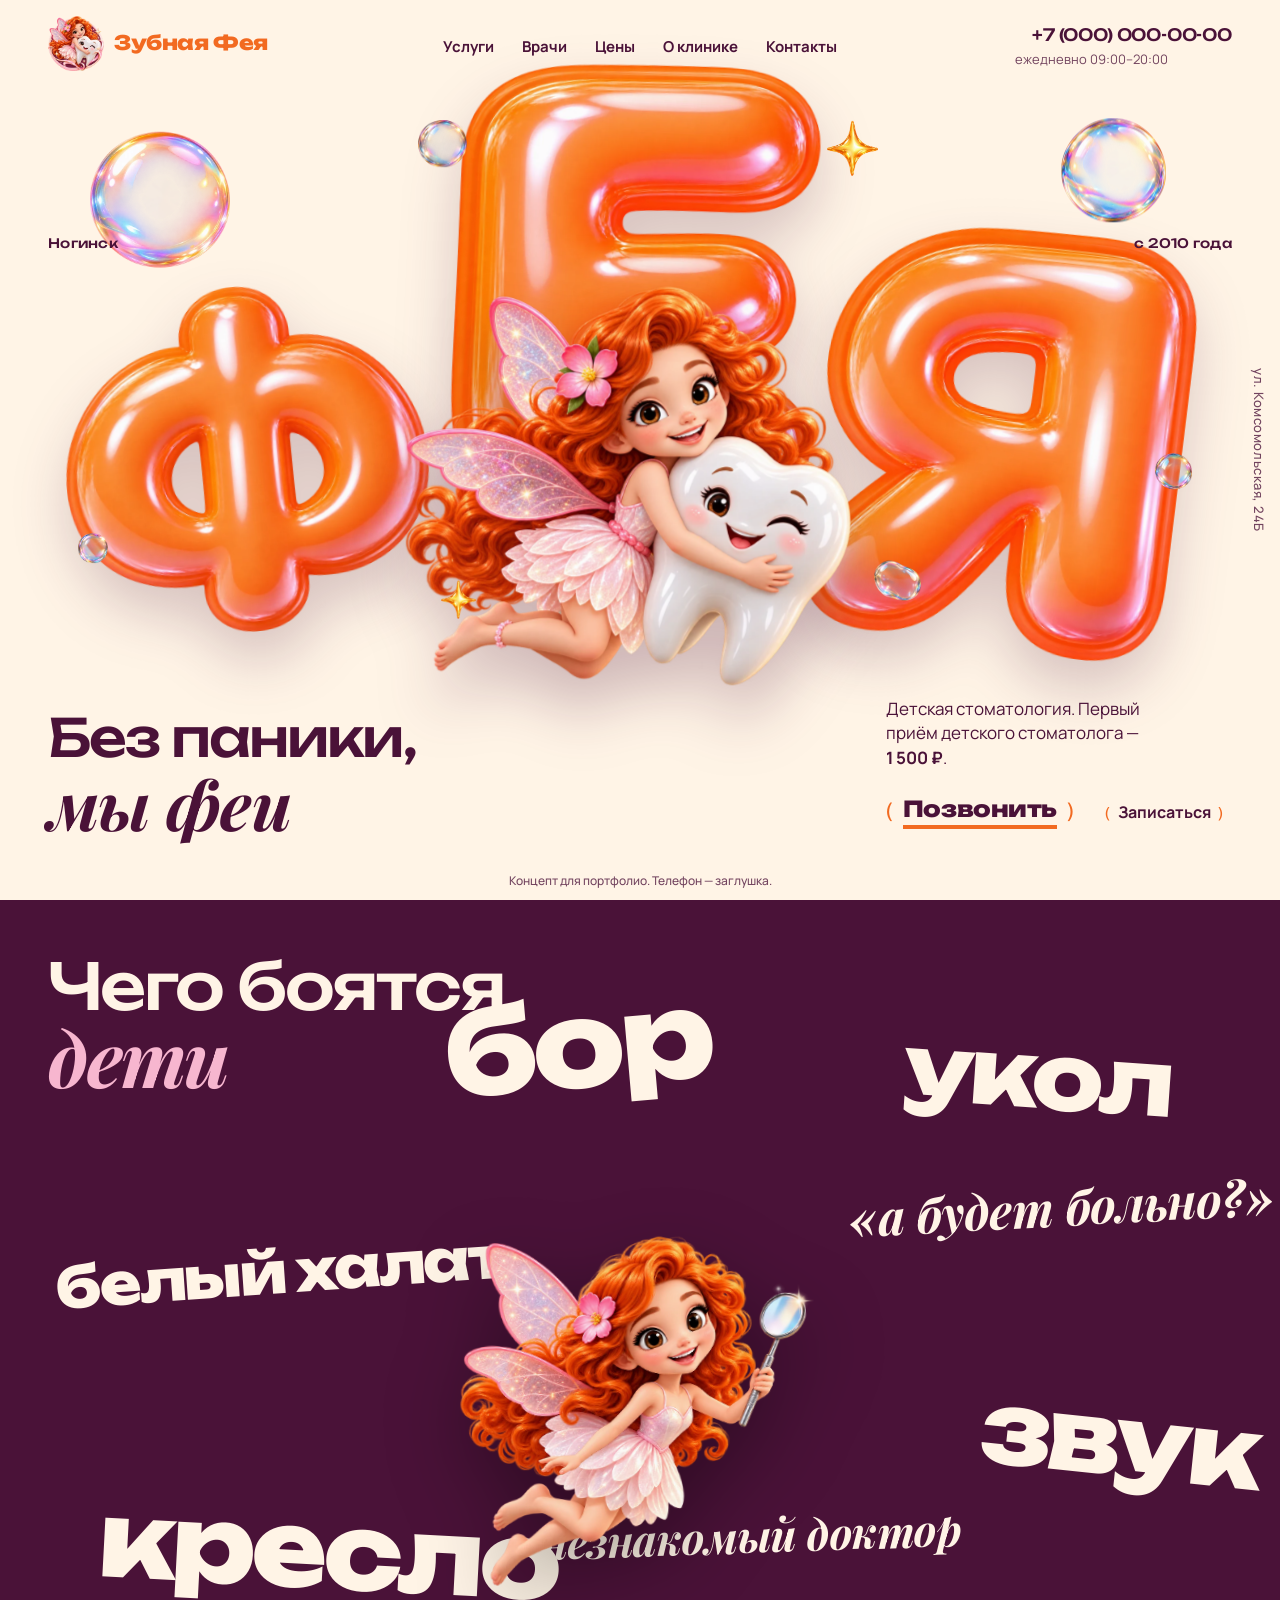
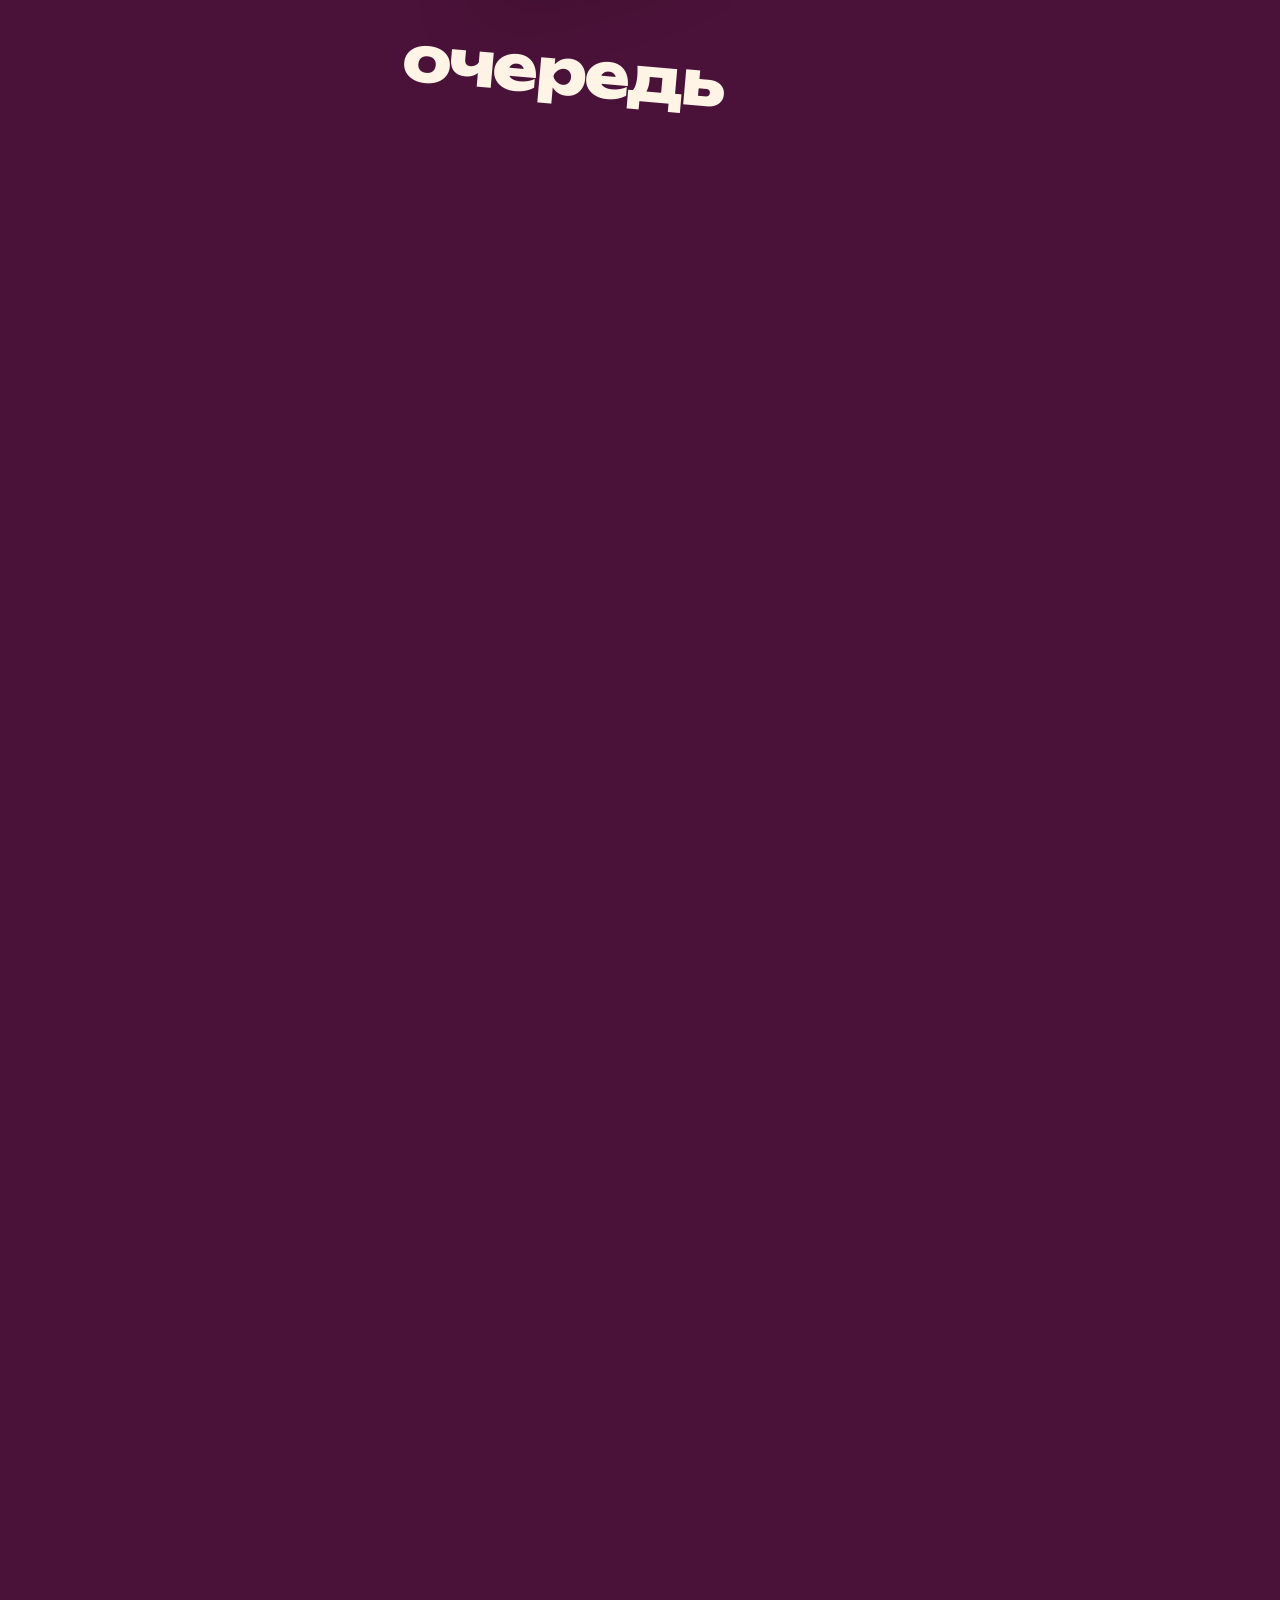
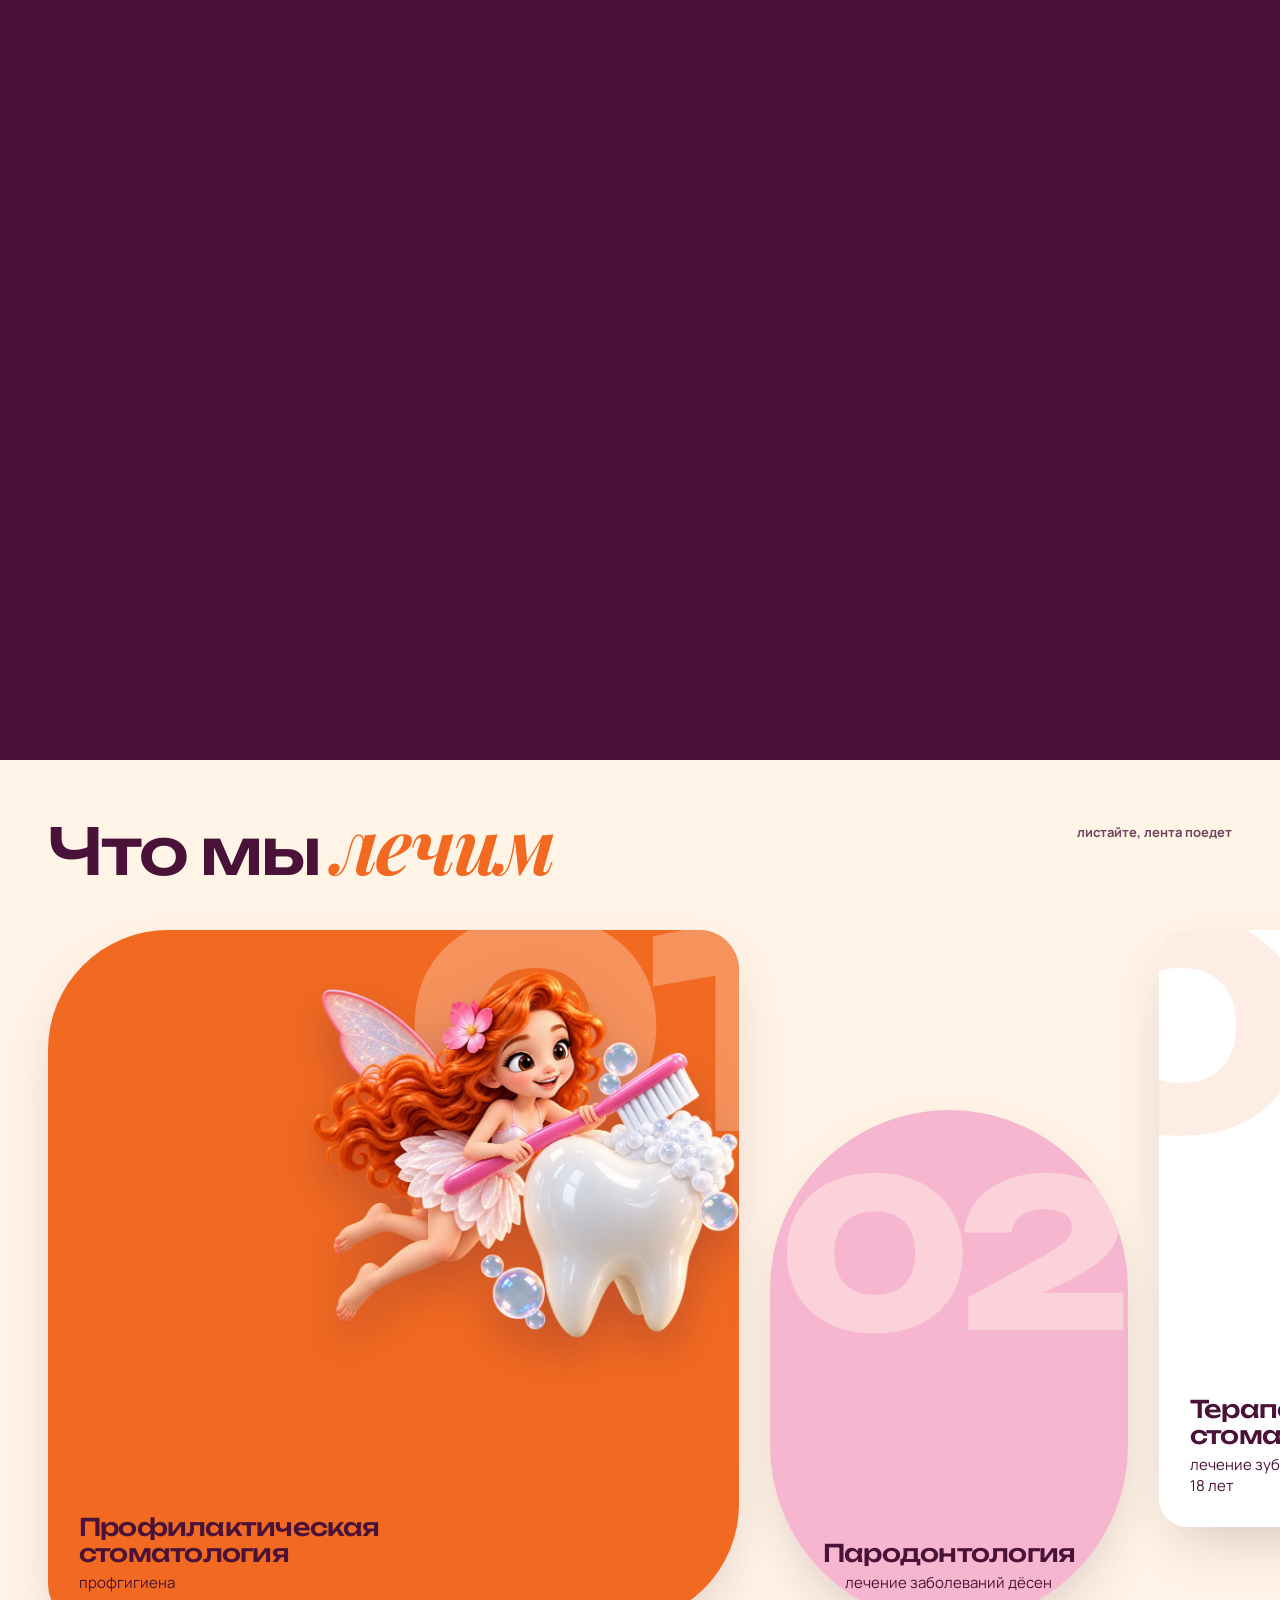
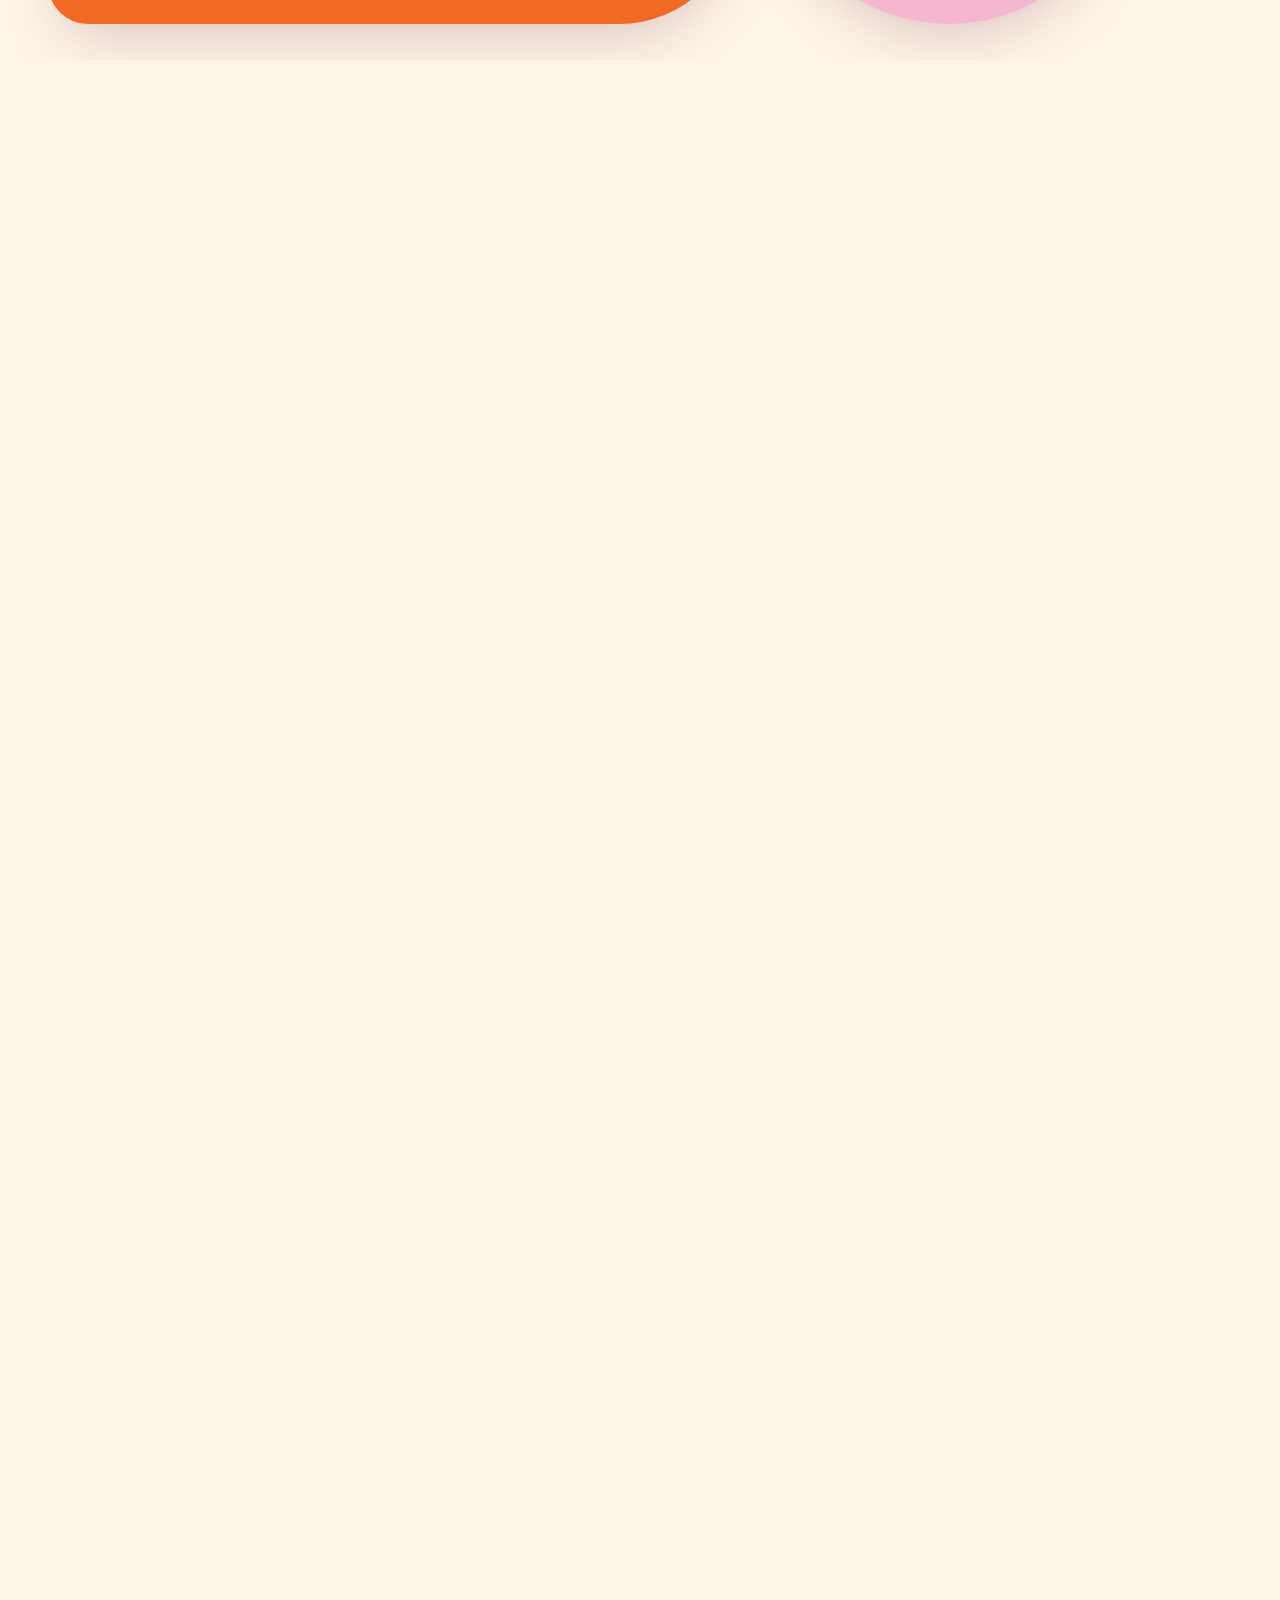
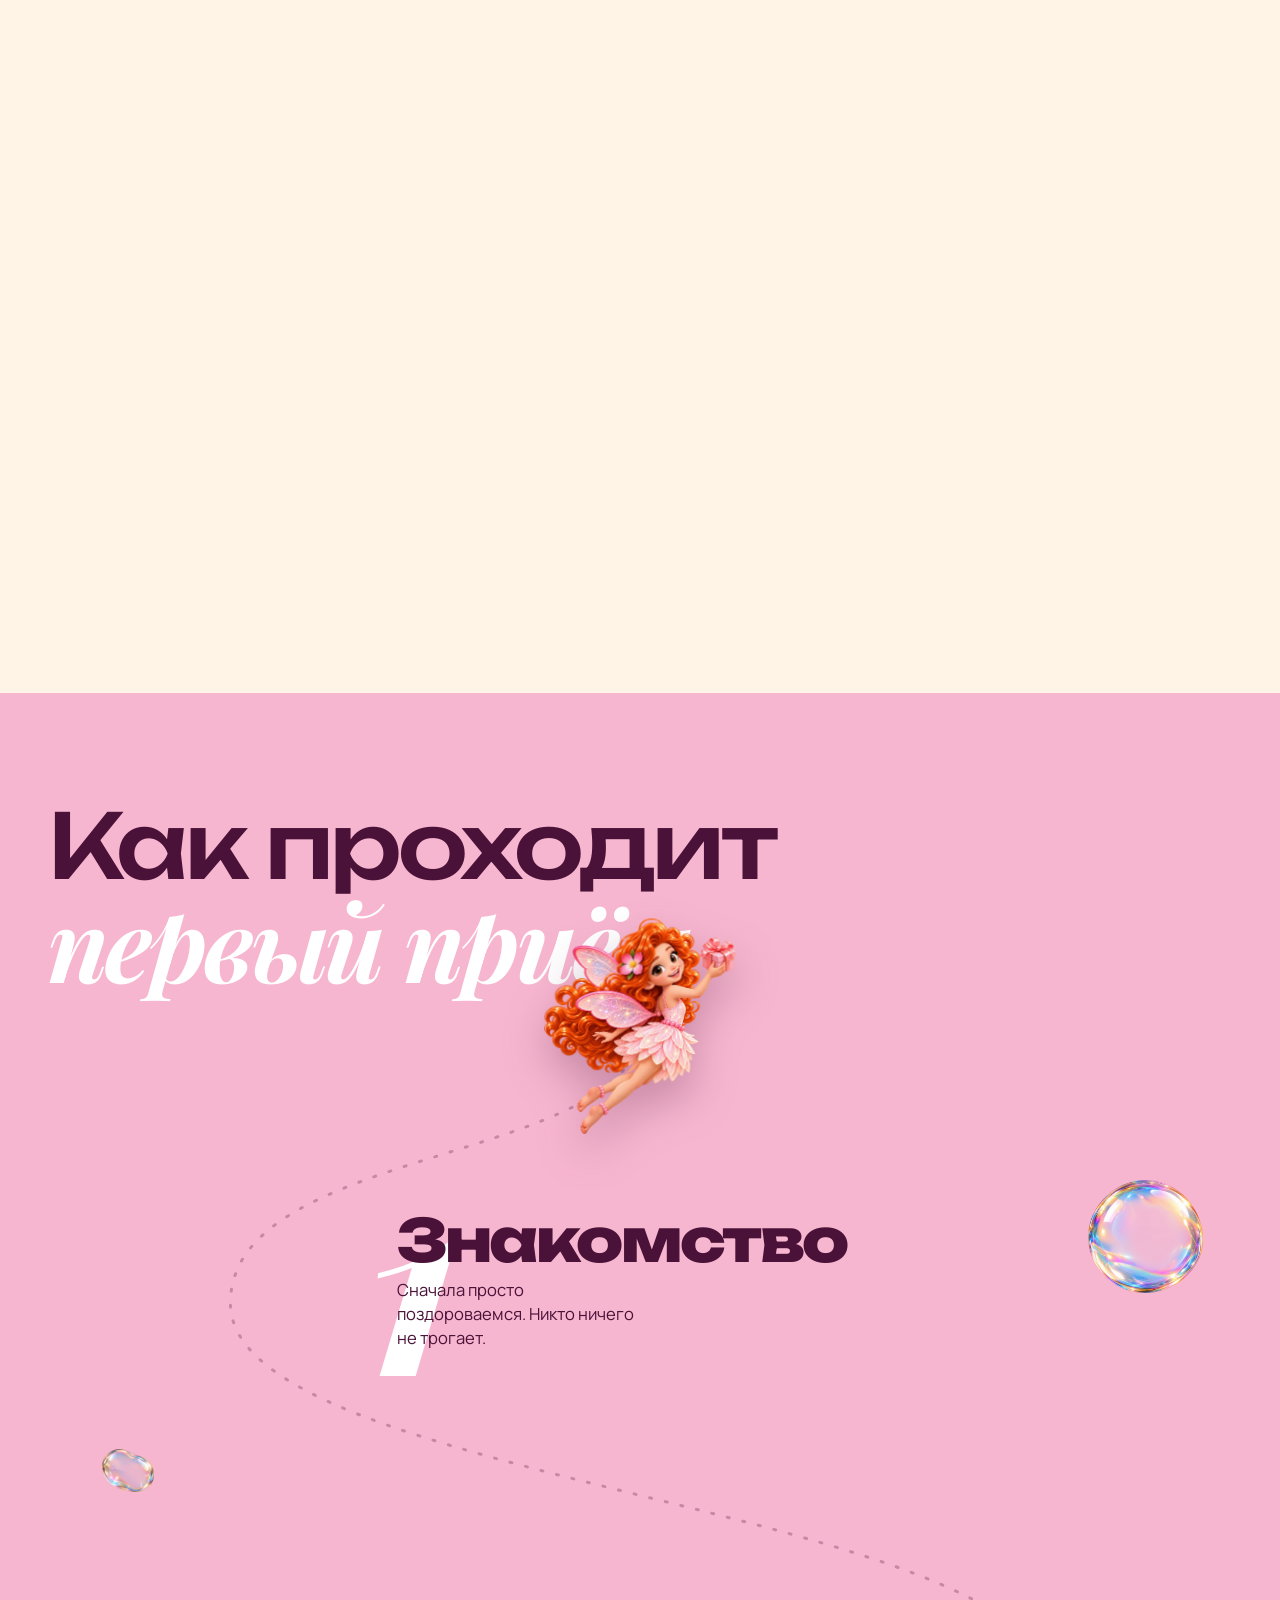
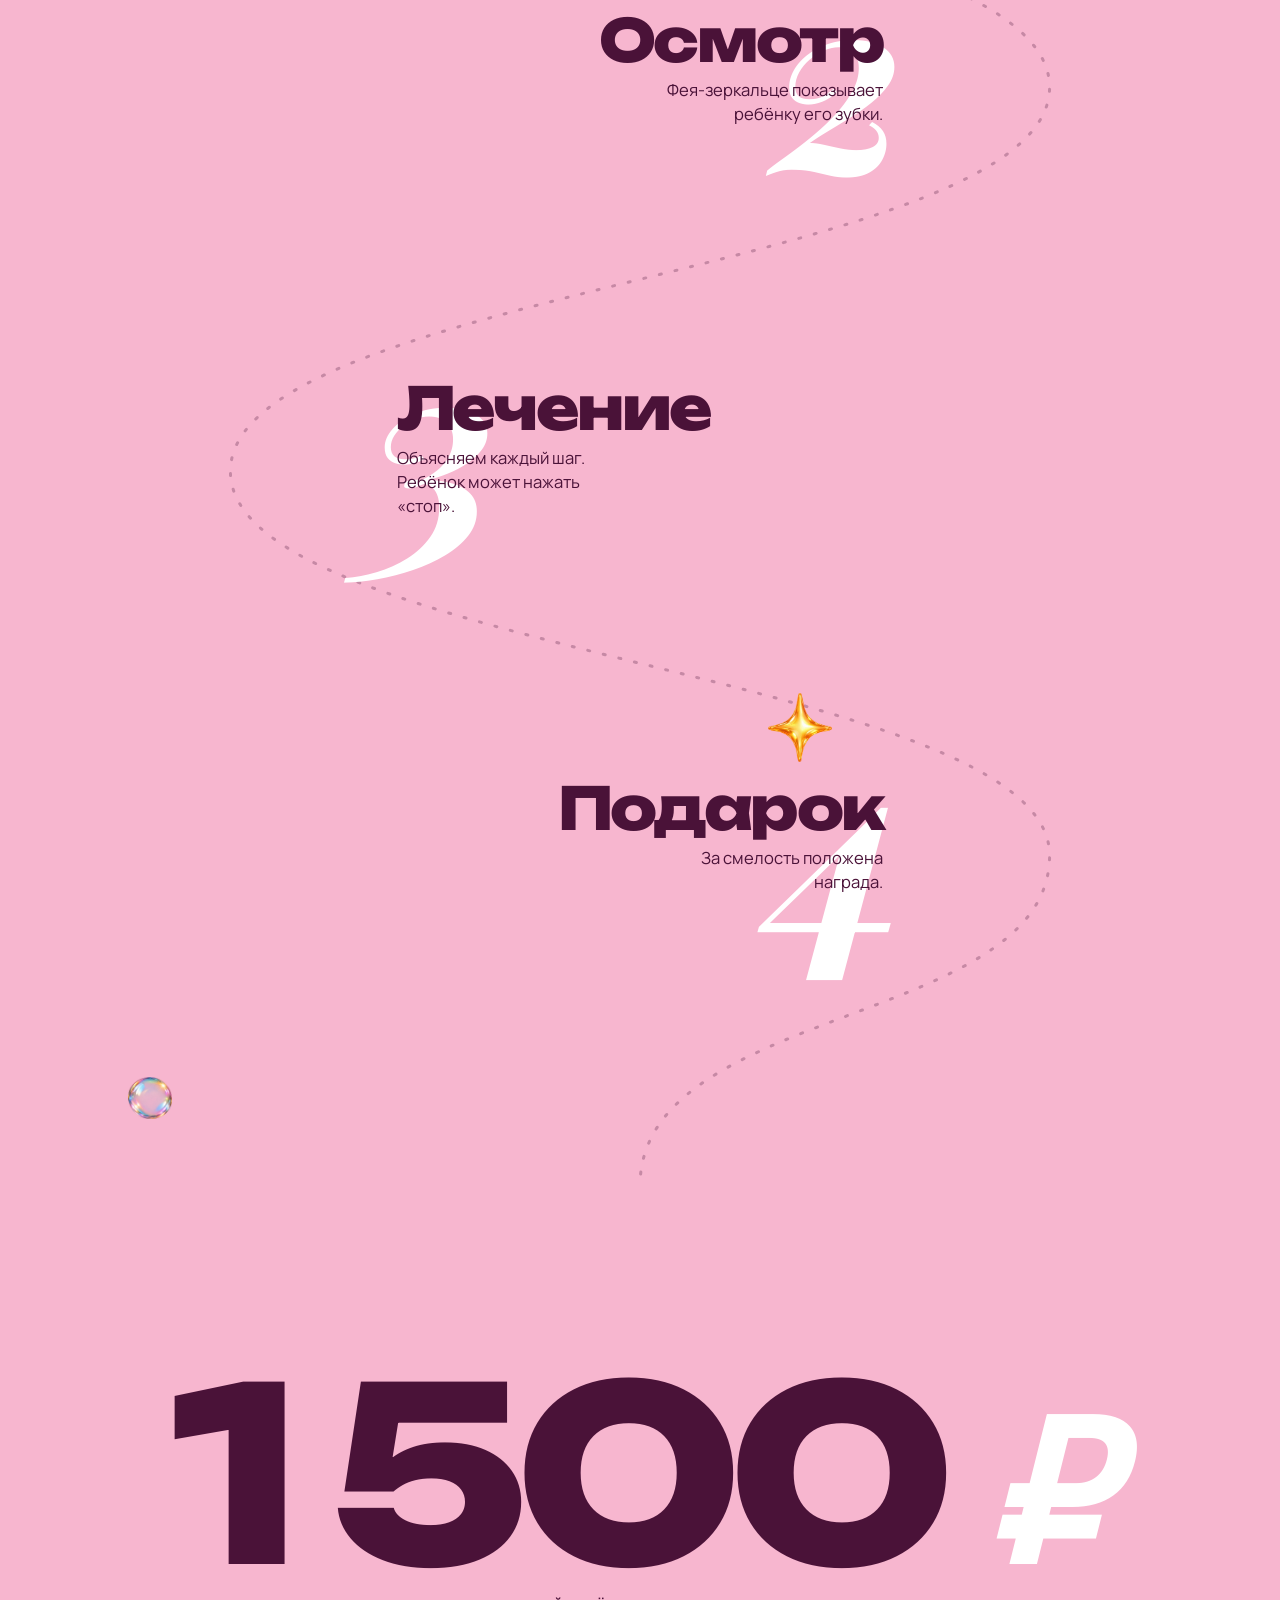
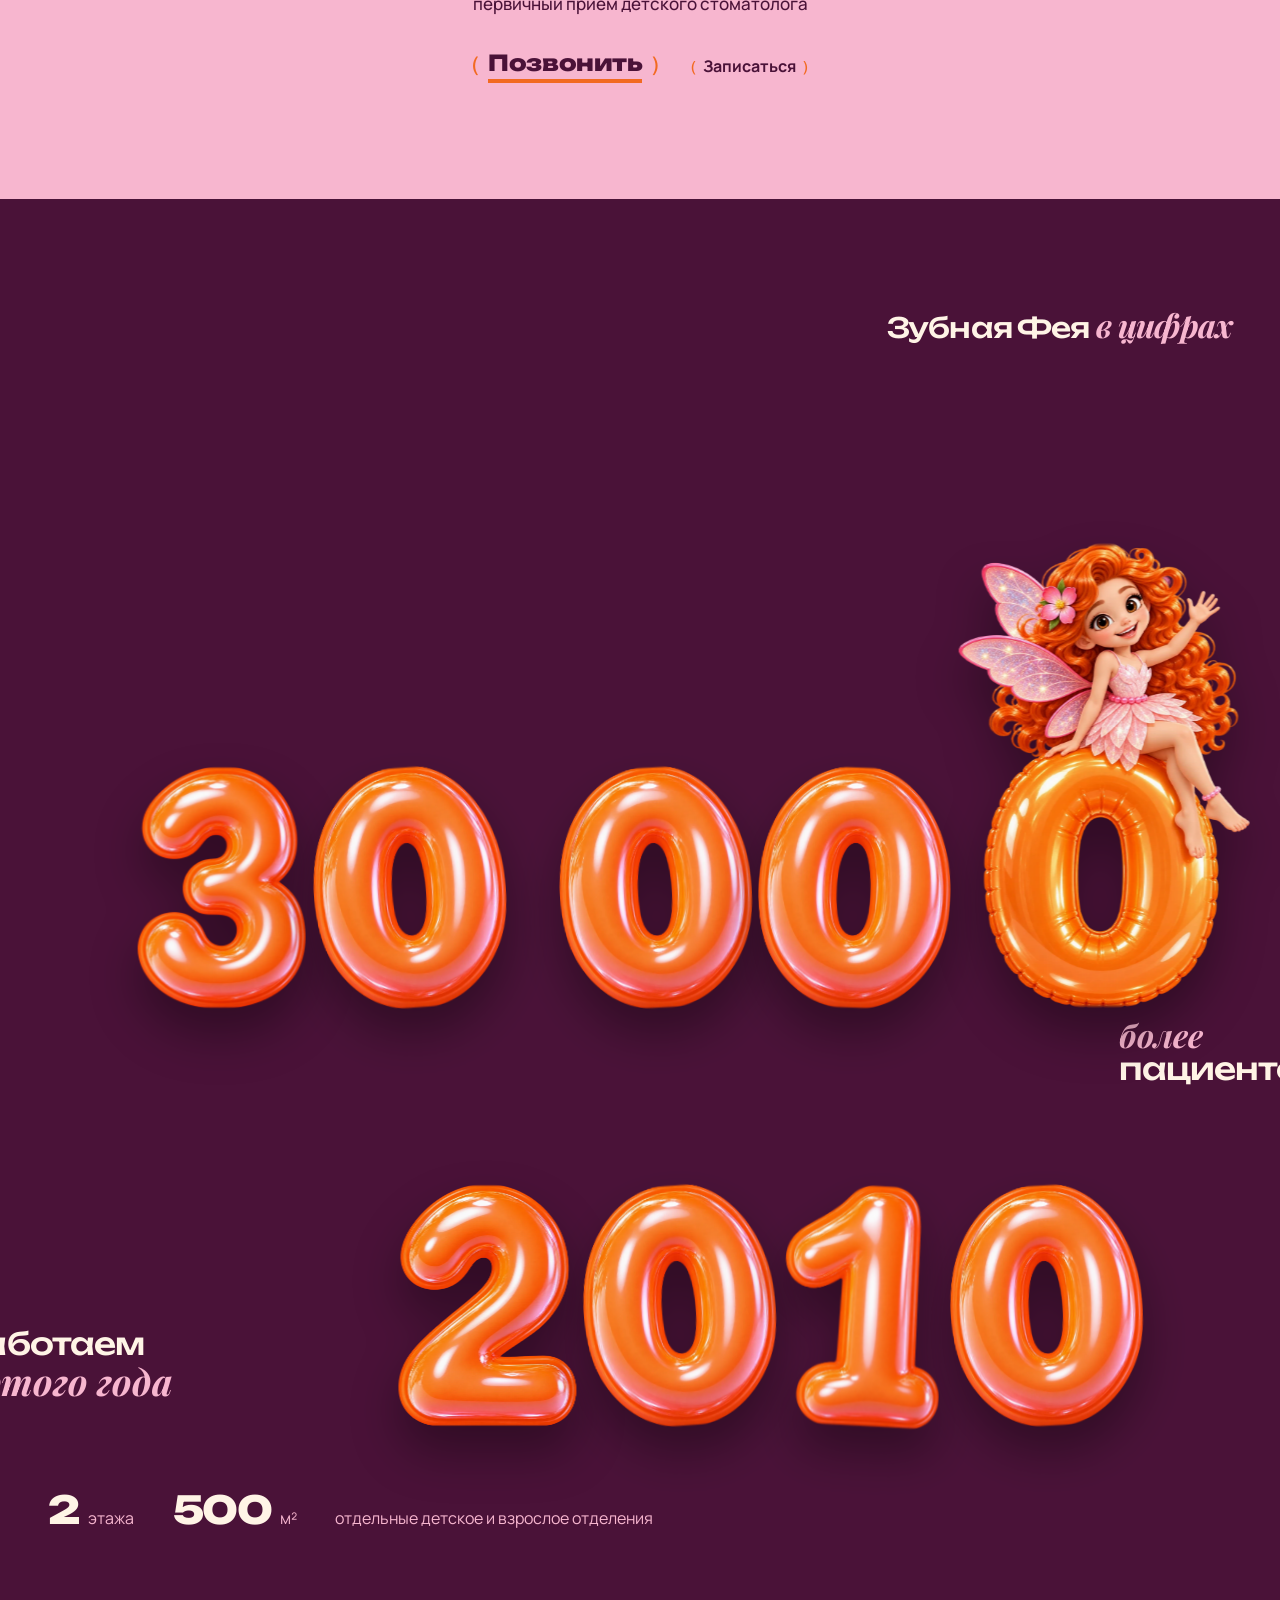
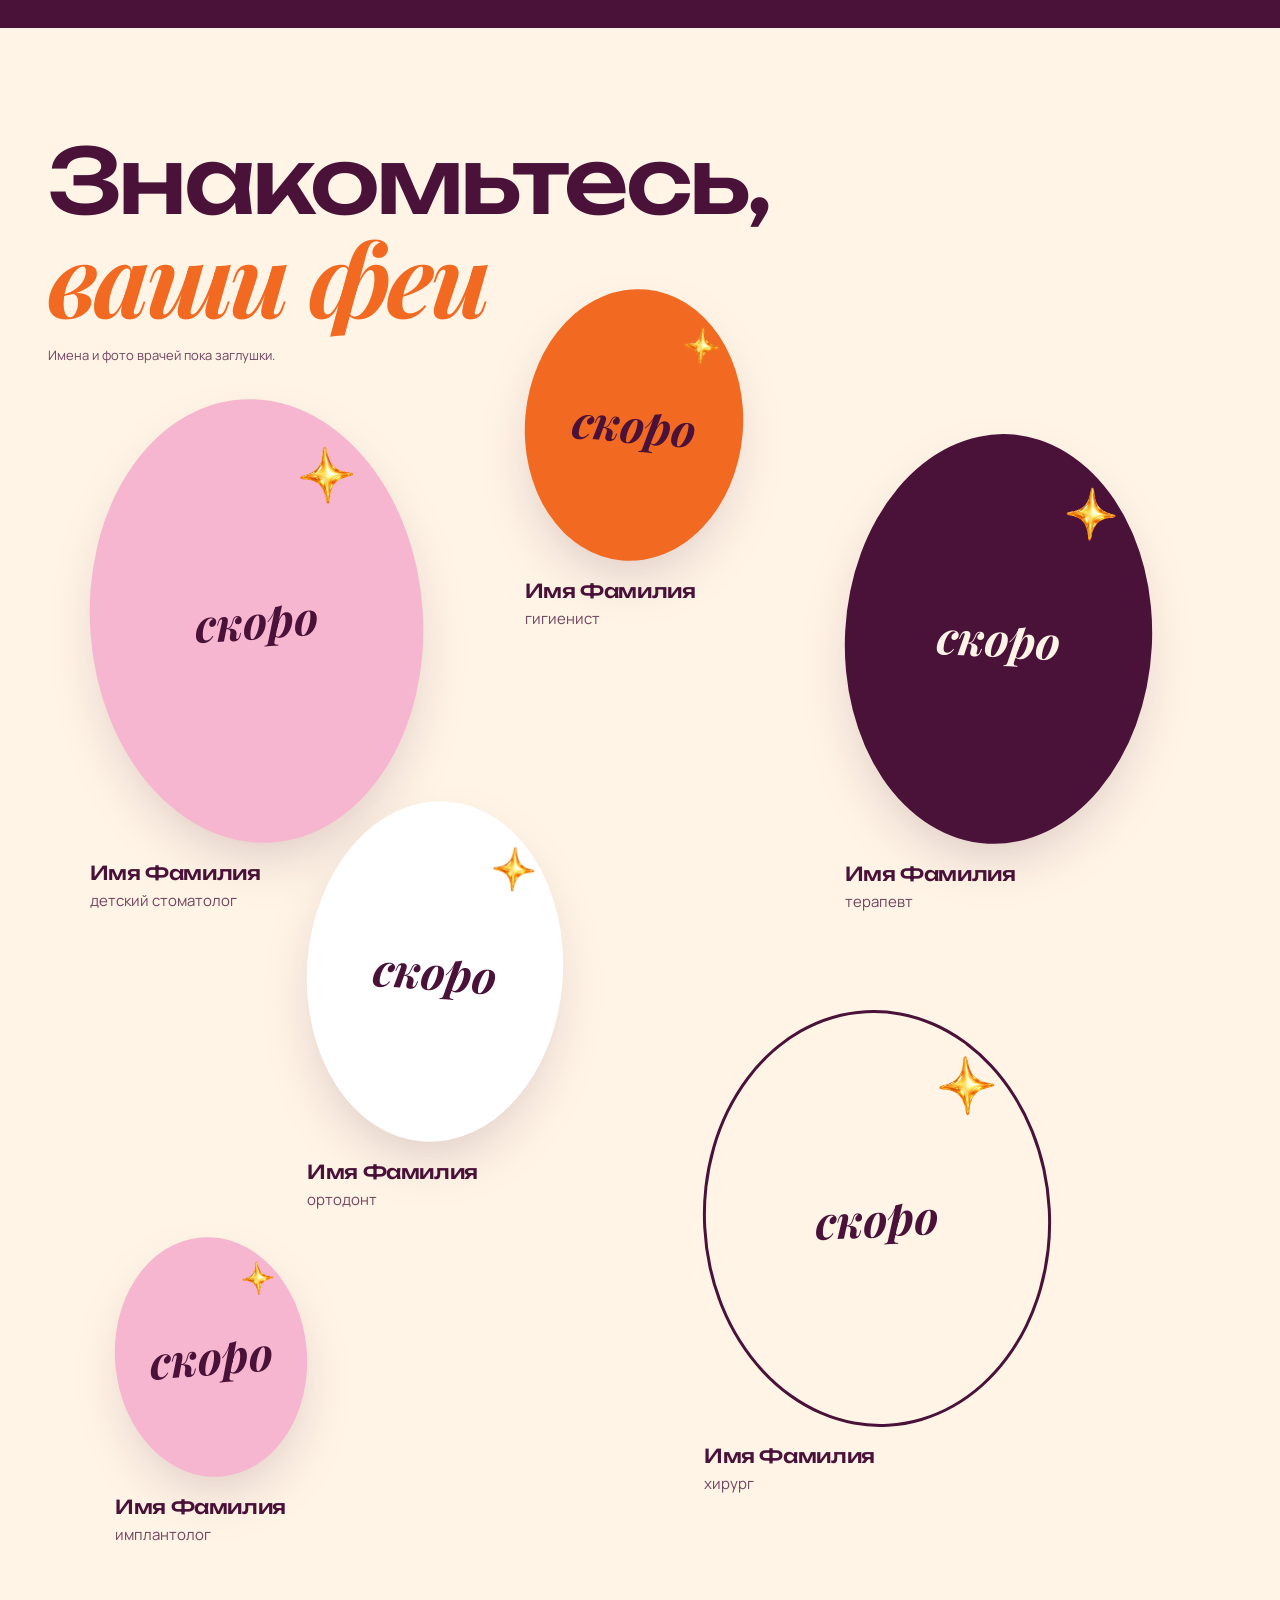
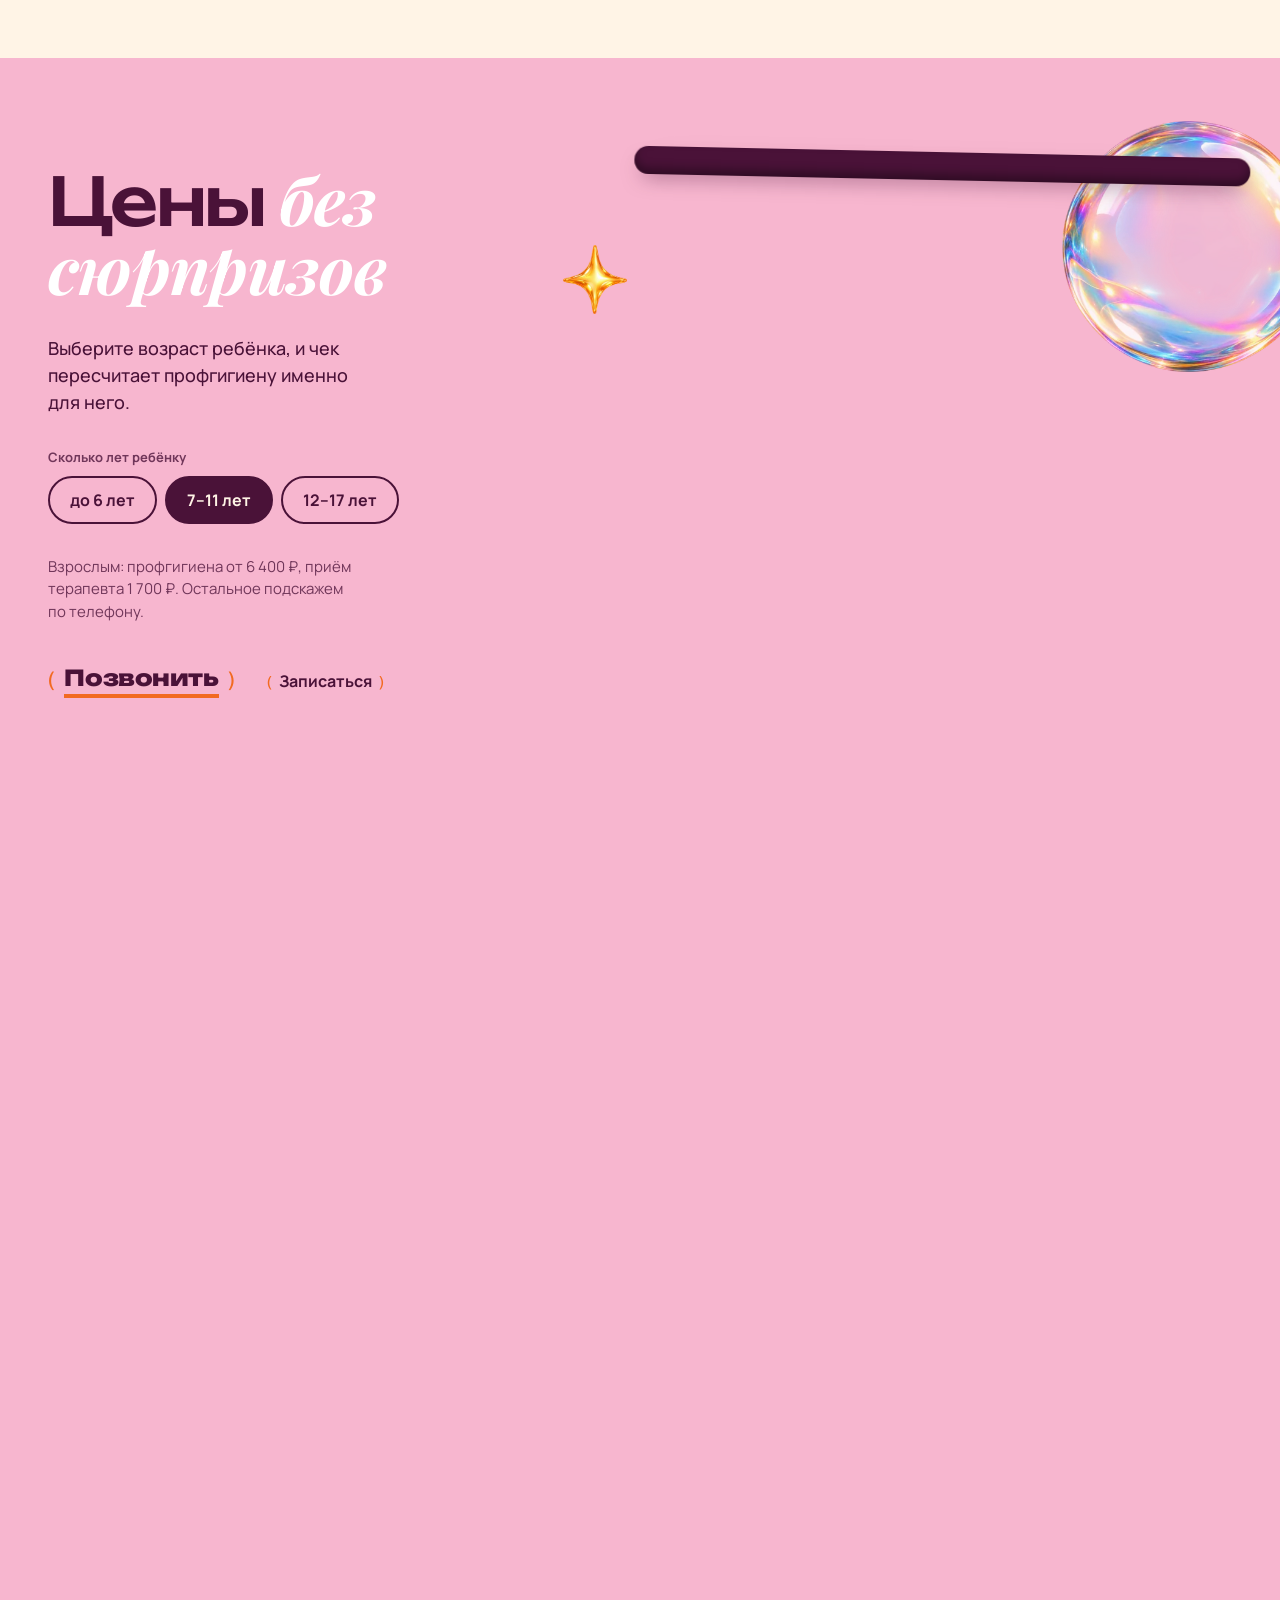
==== index.html @ 7b9dff09 "Add files via upload" ====
<!doctype html>
<html lang="ru">
<head>
<meta charset="utf-8">
<meta name="viewport" content="width=device-width, initial-scale=1, viewport-fit=cover">
<title>Зубная Фея: детская стоматология в Ногинске (концепт)</title>
<meta name="description" content="Концепт сайта детской стоматологии «Зубная Фея», Ногинск. Без паники, мы феи.">
<meta name="theme-color" content="#FFF4E6">
<meta name="robots" content="noindex">
<link rel="icon" href="favicon.ico" sizes="48x48">
<link rel="icon" type="image/png" sizes="32x32" href="favicon-32.png">
<link rel="apple-touch-icon" href="apple-touch-icon.png">
<meta property="og:type" content="website">
<meta property="og:locale" content="ru_RU">
<meta property="og:site_name" content="Зубная Фея">
<meta property="og:title" content="Зубная Фея: детская стоматология в Ногинске">
<meta property="og:description" content="Без паники, мы феи. Первый приём детского стоматолога: 1 500 ₽. Концепт сайта.">
<meta property="og:image" content="og-image.jpg">
<meta property="og:image:width" content="1200">
<meta property="og:image:height" content="630">
<meta property="og:image:alt" content="Фея обнимает улыбающийся зуб, надпись «Без паники, мы феи»">
<meta name="twitter:card" content="summary_large_image">
<meta name="apple-mobile-web-app-title" content="Зубная Фея">
<script>document.documentElement.classList.add('js')</script>
<link rel="preload" as="font" type="font/woff" href="fonts/unbounded.woff" crossorigin>
<link rel="preload" as="font" type="font/woff" href="fonts/manrope.woff" crossorigin>
<link rel="stylesheet" href="fonts.css">
<link rel="preload" as="image" href="img/fairy-hero-hug-wink-tooth.webp" type="image/webp">
<link rel="stylesheet" href="tokens.css">
<link rel="stylesheet" href="style.css">
</head>
<body>
<a class="skip" href="#kontakty">К записи</a>

<main>
<section class="hero" id="top" aria-label="Главный экран">

  <header class="top">
    <a class="brand" href="#top" aria-label="Зубная Фея, на главную">
      <img src="img/logo-emblem.webp" width="56" height="55" alt="">
      <span class="brand-name">Зубная Фея</span>
    </a>
    <nav class="nav" id="nav" aria-label="Основное">
      <a href="#uslugi">Услуги</a>
      <a href="#vrachi">Врачи</a>
      <a href="#ceny">Цены</a>
      <a href="#o-klinike">О клинике</a>
      <a href="#kontakty">Контакты</a>
    </nav>
    <div class="top-right">
      <a class="phone" href="tel:+70000000000">+7 (000) 000-00-00</a>
      <span class="hours">ежедневно 09:00–20:00</span>
    </div>
    <button class="menu-btn" type="button" aria-expanded="false" aria-controls="nav">Меню</button>
  </header>

  <h1 class="title"><span class="t1">Без паники,</span> <em>мы феи</em></h1>

  <div class="stage" role="img" aria-label="Слово «ФЕЯ» из надувных букв, за ним рыжая фея обнимает улыбающийся зуб, который подмигивает">

    <div class="layer slot bub bub-a" data-depth="-10,-6" data-scroll="0.06"><div class="in"><img class="drift d1" src="img/bubble-a.webp" width="420" height="408" alt=""></div></div>
    <div class="layer slot bub bub-b" data-depth="12,8" data-scroll="0.1"><div class="in"><img class="drift d2" src="img/bubble-b.webp" width="420" height="413" alt=""></div></div>

    <div class="layer slot letter l-f" data-depth="-6,-3" data-scroll="0.05"><div class="in"><img class="bob b1" src="img/letter-F.webp" width="800" height="762" alt=""></div></div>
    <div class="layer slot letter l-e" data-depth="-3,-2" data-scroll="0.09"><div class="in"><img class="bob b2" src="img/letter-E.webp" width="800" height="1014" alt=""></div></div>
    <div class="layer slot letter l-ya" data-depth="6,3" data-scroll="0.07"><div class="in"><img class="bob b3" src="img/letter-YA.webp" width="800" height="931" alt=""></div></div>

    <div class="layer slot fairy" data-depth="16,10" data-scroll="0.2"><div class="in"><img class="float" src="img/fairy-hero-hug-wink-tooth.webp" width="1100" height="988" alt="" fetchpriority="high"></div></div>

    <div class="layer slot bub bub-c" data-depth="-20,-12" data-scroll="0.16"><div class="in"><img class="drift d3" src="img/bubble-small-1.webp" width="220" height="211" alt=""></div></div>
    <div class="layer slot bub bub-d" data-depth="22,14" data-scroll="0.24"><div class="in"><img class="drift d4" src="img/bubble-small-2.webp" width="220" height="187" alt=""></div></div>
    <div class="layer slot bub bub-e" data-depth="26,10" data-scroll="0.12"><div class="in"><img class="drift d2" src="img/bubble-small-3.webp" width="200" height="182" alt=""></div></div>
    <div class="layer slot bub bub-f" data-depth="-24,10" data-scroll="0.2"><div class="in"><img class="drift d1" src="img/bubble-small-4.webp" width="180" height="188" alt=""></div></div>
    <div class="layer slot star star-a" data-depth="30,18" data-scroll="0.26"><div class="in"><img class="twinkle" src="img/sparkle-star.webp" width="180" height="193" alt=""></div></div>
    <div class="layer slot star star-b" data-depth="-28,16" data-scroll="0.14"><div class="in"><img class="twinkle t2" src="img/sparkle-star.webp" width="180" height="193" alt=""></div></div>
  </div>

  <div class="side">
    <p class="lead">Детская стоматология. Первый приём детского стоматолога&nbsp;— <strong>1&nbsp;500&nbsp;₽</strong>.</p>
    <div class="actions">
      <a class="btn btn-call" href="tel:+70000000000"><span>Позвонить</span></a>
      <a class="btn btn-book" href="#kontakty"><span>Записаться</span></a>
    </div>
  </div>

  <p class="corner corner-tl">Ногинск</p>
  <p class="corner corner-tr">с 2010 года</p>
  <p class="vert">ул. Комсомольская, 24Б</p>
  <p class="concept">Концепт для портфолио. Телефон — заглушка.</p>
</section>

<section class="fears" id="strahi" aria-labelledby="fears-h">
  <div class="fears-pin">
    <h2 class="fears-title" id="fears-h">Чего боятся <em>дети</em></h2>

    <ul class="fear-words" aria-label="Детские страхи">
      <li class="fw fw-1"><span>бор</span></li>
      <li class="fw fw-2"><span>укол</span></li>
      <li class="fw fw-3"><span>белый халат</span></li>
      <li class="fw fw-4"><span>кресло</span></li>
      <li class="fw fw-5"><span>«а будет больно?»</span></li>
      <li class="fw fw-6"><span>звук</span></li>
      <li class="fw fw-7"><span>незнакомый доктор</span></li>
      <li class="fw fw-8"><span>очередь</span></li>
    </ul>

    <div class="fears-fairy"><div class="in"><img src="img/fairy-fly-mirror.webp" width="1000" height="955" alt="Фея с зубным зеркальцем в руке улыбается и летит"></div></div>

    <div class="fears-end">
      <p class="fears-end-text">Всё это мы вычеркнули. <em>Остались только феи.</em></p>
      <a class="btn btn-book btn-light" href="#kontakty"><span>Записаться</span></a>
    </div>
  </div>
</section>

<section class="svc" id="uslugi" aria-labelledby="svc-h">
  <div class="svc-pin">
    <h2 class="svc-title" id="svc-h">Что мы <em>лечим</em></h2>
    <p class="svc-hint" aria-hidden="true">листайте, лента поедет</p>

    <ul class="svc-track">
      <li class="card c1"><span class="num" aria-hidden="true">01</span>
        <img class="c-fairy" src="img/fairy-brush-tooth.webp" width="900" height="769" alt="Фея чистит зуб щёткой" loading="lazy">
        <div class="c-text"><h3>Профилактическая стоматология</h3><p>профгигиена</p></div></li>
      <li class="card c2"><span class="num" aria-hidden="true">02</span>
        <div class="c-text"><h3>Пародонтология</h3><p>лечение заболеваний дёсен</p></div></li>
      <li class="card c3"><span class="num" aria-hidden="true">03</span>
        <img class="c-fairy" src="img/fairy-inspect-tooth.webp" width="900" height="816" alt="Фея осматривает зуб" loading="lazy">
        <div class="c-text"><h3>Терапевтическая стоматология</h3><p>лечение зубов, пациенты старше 18 лет</p></div></li>
      <li class="card c4"><span class="num" aria-hidden="true">04</span>
        <img class="c-fairy" src="img/fairy-hug-tooth.webp" width="900" height="763" alt="Фея обнимает зуб" loading="lazy">
        <div class="c-text"><h3>Детская стоматология</h3><p>лечение зубов, пациенты от 0 до 18 лет</p></div></li>
      <li class="card c5"><span class="num" aria-hidden="true">05</span>
        <div class="c-text"><h3>Хирургическая стоматология</h3><p>удаление зубов и другие хирургические процедуры</p></div></li>
      <li class="card c6"><span class="num" aria-hidden="true">06</span>
        <img class="c-deco" src="img/bubble-a.webp" width="420" height="408" alt="">
        <div class="c-text"><h3>Имплантация</h3><p>все этапы имплантации и сопутствующие процедуры</p></div></li>
      <li class="card c7"><span class="num" aria-hidden="true">07</span>
        <div class="c-text"><h3>Ортопедическая стоматология</h3><p>протезирование зубов</p></div></li>
      <li class="card c8"><span class="num" aria-hidden="true">08</span>
        <img class="c-deco" src="img/sparkle-star.webp" width="180" height="193" alt="">
        <div class="c-text"><h3>Ортодонтия</h3><p>исправление прикуса детям и взрослым</p></div></li>
      <li class="svc-end"><p>Не нашли своё? <em>Позвоните,</em> подскажем.</p><a class="btn btn-call" href="tel:+70000000000"><span>Позвонить</span></a></li>
    </ul>
  </div>
</section>

<section class="visit" id="priem" aria-labelledby="visit-h">
  <h2 class="visit-title" id="visit-h">Как проходит <em>первый приём</em></h2>

  <div class="route" id="route">
    <svg class="route-svg" viewBox="0 0 1000 1800" preserveAspectRatio="none" aria-hidden="true" focusable="false">
      <path class="route-track route-d" d="M500 0 C500 130 180 110 180 260 C180 430 820 450 820 620 C820 790 180 810 180 980 C180 1150 820 1170 820 1340 C820 1500 500 1480 500 1650"/>
      <path class="route-line route-d" d="M500 0 C500 130 180 110 180 260 C180 430 820 450 820 620 C820 790 180 810 180 980 C180 1150 820 1170 820 1340 C820 1500 500 1480 500 1650"/>
      <path class="route-track route-m" d="M190 0 C190 100 130 140 150 260 C170 400 270 480 240 620 C210 760 130 860 150 980 C170 1120 270 1200 240 1340 C220 1450 190 1520 190 1650"/>
      <path class="route-line route-m" d="M190 0 C190 100 130 140 150 260 C170 400 270 480 240 620 C210 760 130 860 150 980 C170 1120 270 1200 240 1340 C220 1450 190 1520 190 1650"/>
    </svg>

    <img class="route-fairy" src="img/fairy-flying-gift.webp" width="1000" height="1119" alt="Фея с подарком летит вдоль волнистой линии от шага к шагу" loading="lazy">

    <ol class="steps">
      <li class="step s1"><span class="s-num" aria-hidden="true">1</span><h3>Знакомство</h3><p>Сначала просто поздороваемся. Никто ничего не трогает.</p></li>
      <li class="step s2"><span class="s-num" aria-hidden="true">2</span><h3>Осмотр</h3><p>Фея-зеркальце показывает ребёнку его зубки.</p></li>
      <li class="step s3"><span class="s-num" aria-hidden="true">3</span><h3>Лечение</h3><p>Объясняем каждый шаг. Ребёнок может нажать «стоп».</p></li>
      <li class="step s4"><span class="s-num" aria-hidden="true">4</span><h3>Подарок</h3><p>За смелость положена награда.</p></li>
    </ol>

    <img class="v-deco vd1" src="img/bubble-small-2.webp" width="220" height="186" alt="">
    <img class="v-deco vd2" src="img/bubble-b.webp" width="420" height="413" alt="">
    <img class="v-deco vd3" src="img/sparkle-star.webp" width="180" height="193" alt="">
    <img class="v-deco vd4" src="img/bubble-small-3.webp" width="200" height="192" alt="">
  </div>

  <div class="price">
    <p class="price-num"><span>1&nbsp;500</span> <em>₽</em></p>
    <p class="price-cap">первичный приём детского стоматолога</p>
    <div class="actions">
      <a class="btn btn-call" href="tel:+70000000000"><span>Позвонить</span></a>
      <a class="btn btn-book" href="#kontakty"><span>Записаться</span></a>
    </div>
  </div>
</section>

<section class="nums" id="o-klinike" aria-labelledby="nums-h">
  <h2 class="nums-title" id="nums-h">Зубная Фея <em>в цифрах</em></h2>

  <div class="nrow n1" role="img" aria-label="Более 30 000 пациентов">
    <div class="digits">
      <img class="dg" style="--i:0" src="img/digit-3.webp" alt=""><img class="dg" style="--i:1" src="img/digit-0.webp" alt="">
      <span class="gap"></span>
      <img class="dg" style="--i:2" src="img/digit-0.webp" alt=""><img class="dg" style="--i:3" src="img/digit-0.webp" alt="">
      <img class="dg foil" style="--i:4" src="img/fairy-number-zero.webp" width="800" height="1284" alt="">
    </div>
    <p class="ncap"><small>более</small> пациентов</p>
  </div>

  <div class="nrow n2" role="img" aria-label="Работаем с 2010 года">
    <p class="ncap ncap-l">работаем <em>с этого года</em></p>
    <div class="digits">
      <img class="dg" style="--i:0" src="img/digit-2.webp" alt=""><img class="dg" style="--i:1" src="img/digit-0.webp" alt=""><img class="dg" style="--i:2" src="img/digit-1.webp" alt=""><img class="dg" style="--i:3" src="img/digit-0.webp" alt="">
    </div>
  </div>

  <p class="nfacts"><span><b>2</b> этажа</span><span><b>500</b> м²</span><span>отдельные детское и&nbsp;взрослое отделения</span></p>
</section>

<section class="docs" id="vrachi" aria-labelledby="docs-h">
  <h2 class="docs-title" id="docs-h">Знакомьтесь, <em>ваши феи</em></h2>
  <p class="docs-note">Имена и фото врачей пока заглушки.</p>
  <ul class="docs-field">
    <li class="doc d1"><div class="oval"><img class="o-star" src="img/sparkle-star.webp" width="180" height="193" alt=""><span class="o-soon">скоро</span></div>
      <p class="d-name">Имя Фамилия</p><p class="d-role">детский стоматолог</p></li>
    <li class="doc d2"><div class="oval"><img class="o-star" src="img/sparkle-star.webp" width="180" height="193" alt=""><span class="o-soon">скоро</span></div>
      <p class="d-name">Имя Фамилия</p><p class="d-role">гигиенист</p></li>
    <li class="doc d3"><div class="oval"><img class="o-star" src="img/sparkle-star.webp" width="180" height="193" alt=""><span class="o-soon">скоро</span></div>
      <p class="d-name">Имя Фамилия</p><p class="d-role">терапевт</p></li>
    <li class="doc d4"><div class="oval"><img class="o-star" src="img/sparkle-star.webp" width="180" height="193" alt=""><span class="o-soon">скоро</span></div>
      <p class="d-name">Имя Фамилия</p><p class="d-role">ортодонт</p></li>
    <li class="doc d5"><div class="oval"><img class="o-star" src="img/sparkle-star.webp" width="180" height="193" alt=""><span class="o-soon">скоро</span></div>
      <p class="d-name">Имя Фамилия</p><p class="d-role">хирург</p></li>
    <li class="doc d6"><div class="oval"><img class="o-star" src="img/sparkle-star.webp" width="180" height="193" alt=""><span class="o-soon">скоро</span></div>
      <p class="d-name">Имя Фамилия</p><p class="d-role">имплантолог</p></li>
  </ul>
</section>

<section class="ceny" id="ceny" aria-labelledby="ceny-h">
  <input class="sr" type="radio" name="age" id="a1"><input class="sr" type="radio" name="age" id="a2" checked><input class="sr" type="radio" name="age" id="a3">
  <img class="c-bub cb1" src="img/bubble-b.webp" width="420" height="413" alt="">
  <img class="c-bub cb2" src="img/sparkle-star.webp" width="180" height="193" alt="">
  <div class="ceny-grid">
    <div class="ceny-left">
      <h2 class="ceny-title" id="ceny-h">Цены <em>без сюрпризов</em></h2>
      <p class="ceny-lead">Выберите возраст ребёнка, и чек пересчитает профгигиену именно для него.</p>
      <div class="ages" role="radiogroup" aria-label="Возраст ребёнка">
        <p class="ages-cap">Сколько лет ребёнку</p>
        <div class="ages-row"><label for="a1" class="age">до 6 лет</label><label for="a2" class="age">7–11 лет</label><label for="a3" class="age">12–17 лет</label></div>
      </div>
      <p class="adult-note">Взрослым: профгигиена от 6&nbsp;400&nbsp;₽, приём терапевта 1&nbsp;700&nbsp;₽. Остальное подскажем по телефону.</p>
      <div class="actions ceny-actions">
        <a class="btn btn-call" href="tel:+70000000000"><span>Позвонить</span></a>
        <a class="btn btn-book" href="#kontakty"><span>Записаться</span></a>
      </div>
    </div>

    <div class="rwrap">
      <div class="pclip">
      <div class="paperbox">
        <article class="paper" aria-label="Чек: цены детской стоматологии">
          <header class="rhead">
            <img src="img/logo-emblem.webp" width="96" height="96" alt="">
            <div><p class="rname">Зубная Фея</p><p class="rsub">Ногинск, ул. Комсомольская, 24Б</p></div>
            <p class="rno">Чек<br>№&nbsp;0001</p>
          </header>
          <p class="rage">Пациент: <b class="ag ag1">до 6 лет</b><b class="ag ag2">7–11 лет</b><b class="ag ag3">12–17 лет</b></p>
          <section class="rsec"><h3>Приём</h3><ul class="rows"><li class="r"><span class="n">Приём детского стоматолога, первичный</span><span class="d" aria-hidden="true"></span><span class="p">1&nbsp;500&nbsp;<i>₽</i></span></li><li class="r"><span class="n">Повторный, если прошло больше 6&nbsp;месяцев</span><span class="d" aria-hidden="true"></span><span class="p">1&nbsp;000&nbsp;<i>₽</i></span></li><li class="r free"><span class="n">Повторный, если прошло меньше 6&nbsp;месяцев</span><span class="d" aria-hidden="true"></span><span class="p">0&nbsp;<i>₽</i></span></li><li class="r"><span class="n">Приём ведущего специалиста, первичный</span><span class="d" aria-hidden="true"></span><span class="p">1&nbsp;800&nbsp;<i>₽</i></span></li><li class="r"><span class="n">Адаптивный приём ребёнка (школа психологической профилактики)</span><span class="d" aria-hidden="true"></span><span class="p">2&nbsp;670&nbsp;<i>₽</i></span></li></ul></section>
          <section class="rsec"><h3>Профгигиена</h3><ul class="rows"><li class="r"><span class="n">У врача-гигиениста</span><span class="d" aria-hidden="true"></span><span class="p"><b class="v v1">3&nbsp;200&nbsp;<i>₽</i></b><b class="v v2">3&nbsp;850&nbsp;<i>₽</i></b><b class="v v3">5&nbsp;100&nbsp;<i>₽</i></b></span></li><li class="r"><span class="n">У детского стоматолога, первичная</span><span class="d" aria-hidden="true"></span><span class="p"><b class="v v1">4&nbsp;200&nbsp;<i>₽</i></b><b class="v v2">5&nbsp;100&nbsp;<i>₽</i></b><b class="v v3">6&nbsp;750&nbsp;<i>₽</i></b></span></li><li class="r"><span class="n">У детского стоматолога, повторная</span><span class="d" aria-hidden="true"></span><span class="p"><b class="v v1">3&nbsp;550&nbsp;<i>₽</i></b><b class="v v2">4&nbsp;300&nbsp;<i>₽</i></b><b class="v v3">5&nbsp;650&nbsp;<i>₽</i></b></span></li><li class="r"><span class="n">У ведущего специалиста, первичная</span><span class="d" aria-hidden="true"></span><span class="p"><b class="v v1">5&nbsp;500&nbsp;<i>₽</i></b><b class="v v2">6&nbsp;600&nbsp;<i>₽</i></b><b class="v v3">8&nbsp;750&nbsp;<i>₽</i></b></span></li><li class="r"><span class="n">У ведущего специалиста, повторная</span><span class="d" aria-hidden="true"></span><span class="p"><b class="v v1">4&nbsp;600&nbsp;<i>₽</i></b><b class="v v2">5&nbsp;600&nbsp;<i>₽</i></b><b class="v v3">7&nbsp;300&nbsp;<i>₽</i></b></span></li></ul></section>
          <section class="rsec"><h3>Лечение</h3><ul class="rows"><li class="r"><span class="n">Герметизация фиссур</span><span class="d" aria-hidden="true"></span><span class="p">2&nbsp;620&nbsp;<i>₽</i></span></li><li class="r"><span class="n">Пломба на временный зуб</span><span class="d" aria-hidden="true"></span><span class="p">3&nbsp;660&nbsp;<i>₽</i></span></li><li class="r"><span class="n">Пломба на постоянный зуб</span><span class="d" aria-hidden="true"></span><span class="p">6&nbsp;420&nbsp;<i>₽</i></span></li><li class="r"><span class="n">Пульпотомия временного зуба</span><span class="d" aria-hidden="true"></span><span class="p">2&nbsp;740&nbsp;<i>₽</i></span></li><li class="r"><span class="n">Стальная коронка на временный зуб</span><span class="d" aria-hidden="true"></span><span class="p">3&nbsp;050&nbsp;<i>₽</i></span></li><li class="r"><span class="n">Прицельный снимок зуба</span><span class="d" aria-hidden="true"></span><span class="p">400&nbsp;<i>₽</i></span></li><li class="r"><span class="n">Ортопантомограмма</span><span class="d" aria-hidden="true"></span><span class="p">1&nbsp;900&nbsp;<i>₽</i></span></li><li class="r free"><span class="n">Обезболивание и коффердам</span><span class="d" aria-hidden="true"></span><span class="p">0&nbsp;<i>₽</i></span></li></ul>
            <p class="rnote">Пломба «под ключ»: обезболивание, лечение кариеса, прокладки, реставрация и полировка уже внутри цены.</p></section>
          <details class="more"><summary>Хирургия и ортодонтия</summary>
            <div class="rsec"><h3>Хирургия</h3><ul class="rows"><li class="r"><span class="n">Удаление временного зуба, 1&nbsp;категория</span><span class="d" aria-hidden="true"></span><span class="p">1&nbsp;200&nbsp;<i>₽</i></span></li><li class="r"><span class="n">Удаление временного зуба, 2&nbsp;категория</span><span class="d" aria-hidden="true"></span><span class="p">2&nbsp;140&nbsp;<i>₽</i></span></li><li class="r"><span class="n">Иссечение уздечки языка (новорождённым)</span><span class="d" aria-hidden="true"></span><span class="p">1&nbsp;750&nbsp;<i>₽</i></span></li><li class="r"><span class="n">Пластика уздечки языка</span><span class="d" aria-hidden="true"></span><span class="p">5&nbsp;040&nbsp;<i>₽</i></span></li><li class="r"><span class="n">Пластика уздечки верхней губы</span><span class="d" aria-hidden="true"></span><span class="p">5&nbsp;040&nbsp;<i>₽</i></span></li></ul></div>
            <div class="rsec"><h3>Ортодонтия</h3><ul class="rows"><li class="r"><span class="n">Приём ортодонта, первичный</span><span class="d" aria-hidden="true"></span><span class="p">1&nbsp;500&nbsp;<i>₽</i></span></li><li class="r"><span class="n">Съёмная пластинка для расширения, 1&nbsp;винт</span><span class="d" aria-hidden="true"></span><span class="p">16&nbsp;760&nbsp;<i>₽</i></span></li><li class="r"><span class="n">Несъёмный держатель места</span><span class="d" aria-hidden="true"></span><span class="p">10&nbsp;500&nbsp;<i>₽</i></span></li><li class="r"><span class="n">Частичная брекет-система (сменный прикус), 1&nbsp;ряд, металл</span><span class="d" aria-hidden="true"></span><span class="p">27&nbsp;500&nbsp;<i>₽</i></span></li><li class="r"><span class="n">Брекеты самолигирующие, металл, обе челюсти</span><span class="d" aria-hidden="true"></span><span class="p">90&nbsp;000&nbsp;<i>₽</i></span></li></ul></div>
          </details>
          <div class="barcode" aria-hidden="true"></div>
          <p class="rthanks">Спасибо, что пришли <em>без паники</em>.</p>
          <p class="rfoot">Актуальные цены уточняйте при записи.</p>
        </article>
      </div>
      </div>
      <span class="head" aria-hidden="true"></span>
      <img class="cfairy" src="img/fairy-inspect-tooth.webp" width="900" height="816" alt="Фея с зеркальцем рассматривает зубик" loading="lazy">
    </div>
  </div>
</section>

<section class="otz" id="otzyvy" aria-labelledby="otz-h">
  <div class="otz-head">
    <div class="otz-text">
      <h2 class="otz-title" id="otz-h">Что пишут <em>мамы и папы</em></h2>
      <p class="otz-lead">Мы просим родителей оставить записку на выходе. Вот что нашли в стопке.</p>
    </div>
    <img class="otz-fairy" src="img/fairy-sticky-notes.webp" width="1000" height="1070" alt="Фея со стопкой разноцветных стикеров" loading="lazy">
  </div>

  <ul class="wall">
    <li class="note nt1 pink tape" style="--r:-2.2deg"><p>Пришли с рёвом, ушли с наклейкой и обещанием вернуться. Сын сам теперь просит: «Поехали к феям».</p><b>мама Миши, 5 лет</b></li>
    <li class="note nt2 white ruled" style="--r:1.6deg"><p>Лечили три зуба за один визит. Ни слезинки. Я сама чуть не заплакала, но от облегчения.</p><b>Ольга, мама Сони</b></li>
    <li class="note nt3 peach" style="--r:-1.2deg"><p>Врач объяснил каждый шаг и дал кнопку «стоп». Дочь ни разу не нажала.</p><b>папа Вари, 8 лет</b></li>
    <li class="note nt4 plum" style="--r:2.4deg"><p>Цены как в чеке. В конце ничего не добавили.</p><b>папа Артёма</b></li>
    <li class="note nt5 white ruled tape" style="--r:-1.8deg"><p>Раньше я сама боялась стоматологов и водила дочь к кому попало. Здесь первой в кресло села я.</p><b>Наталья, мама Алисы</b></li>
    <li class="note nt6 pink doodle" style="--r:3deg" aria-label="Рисунок ребёнка">
      <svg viewBox="0 0 120 90" width="120" height="90" aria-hidden="true"><path d="M30 24c0-12 14-14 22-8 8-6 22-4 22 8 0 16-8 20-10 34-1 8-6 8-8 0-2-6-4-6-6 0-2 8-7 8-8 0-2-14-12-18-12-34z" fill="#fff" stroke="#4A1238" stroke-width="3" stroke-linejoin="round"/><path d="M92 14l3 7 7 3-7 3-3 7-3-7-7-3 7-3z" fill="#F26A21"/><path d="M14 70q10-8 20 0t20 0" fill="none" stroke="#4A1238" stroke-width="3" stroke-linecap="round"/></svg>
      <p>Спасибо, феи!</p><b>Лиза, 6 лет</b></li>
    <li class="note nt7 peach" style="--r:-2.6deg"><p>Записались в субботу утром и приняли в тот же день. Ждали десять минут.</p><b>мама двойняшек</b></li>
  </ul>
  <p class="otz-note">Отзывы в этом концепте вымышленные. В рабочей версии здесь настоящие записки с Яндекс Карт.</p>
</section>

<section class="kont" id="kontakty" aria-labelledby="kont-h">
  <h2 class="kont-title" id="kont-h">Приходите.<br><em>Или позвоните</em></h2>

  <div class="kont-grid">
    <div class="kont-main">
      <a class="call-giant" href="tel:+70000000000">
        <span class="call-label">Позвонить</span>
        <span class="call-num">+7 (000) 000-00-00</span>
      </a>

      <dl class="hours">
        <div><dt>ежедневно</dt><dd>09:00 — 20:00</dd></div>
        <div><dt>выходных нет</dt><dd>даже в праздники</dd></div>
      </dl>

      <address class="addr">
        <strong>Ногинск, ул. Комсомольская, 24Б</strong>
        <span>Клиника на два этажа: детское отделение и взрослое.</span>
      </address>

      <p class="kont-links">
        <a class="link-brk" href="https://yandex.ru/maps/?text=%D0%9D%D0%BE%D0%B3%D0%B8%D0%BD%D1%81%D0%BA%2C%20%D0%9A%D0%BE%D0%BC%D1%81%D0%BE%D0%BC%D0%BE%D0%BB%D1%8C%D1%81%D0%BA%D0%B0%D1%8F%2C%2024%D0%91" target="_blank" rel="noopener">Проложить маршрут</a>
        <a class="link-brk" href="tel:+70000000000">Записаться по телефону</a>
      </p>
    </div>

    <div class="kmap" role="img" aria-label="Схема: клиника на ул. Комсомольской, 24Б">
      <svg class="kmap-svg" viewBox="0 0 600 520" preserveAspectRatio="xMidYMid slice" aria-hidden="true">
        <rect width="600" height="520" fill="#FFF4E6"/>
        <path d="M-10 380 C 90 330 150 410 260 380 S 430 300 620 360 L 620 540 L -10 540Z" fill="#F7B6CF" opacity=".55"/>
        <path d="M420 -10 C 470 70 560 70 620 40 L 620 -10Z" fill="#F7B6CF" opacity=".55"/>
        <g fill="none" stroke="#4A1238" stroke-opacity=".14" stroke-linecap="round">
          <path d="M-10 170 L 620 120" stroke-width="22"/>
          <path d="M150 -10 L 210 540" stroke-width="18"/>
          <path d="M440 -10 L 380 540" stroke-width="18"/>
          <path d="M-10 300 L 620 270" stroke-width="12"/>
          <path d="M-10 70 L 330 30" stroke-width="10"/>
          <path d="M270 430 L 620 470" stroke-width="10"/>
          <path d="M520 100 L 560 540" stroke-width="10"/>
        </g>
        <g fill="#4A1238" fill-opacity=".07">
          <rect x="230" y="190" width="70" height="46" rx="6"/><rect x="310" y="196" width="48" height="40" rx="6"/>
          <rect x="60" y="205" width="64" height="56" rx="6"/><rect x="470" y="150" width="60" height="70" rx="6"/>
          <rect x="240" y="320" width="100" height="40" rx="6"/><rect x="60" y="80" width="70" height="60" rx="6"/>
        </g>
        <text x="330" y="141" font-family="Manrope,sans-serif" font-size="14" font-weight="700" fill="#4A1238" fill-opacity=".5" transform="rotate(-4 330 141)">ул. Комсомольская</text>
      </svg>
      <span class="target" aria-hidden="true"><i></i><i></i><b></b></span>
      <img class="kfairy" src="img/fairy-map-pin.webp" width="1000" height="931" alt="Фея показывает дорогу" loading="lazy">
      <span class="ktag">Мы здесь</span>
    </div>
  </div>
</section>

</main>

<footer class="foot" id="podval">
  <div class="foot-top">
    <div class="foot-about">
      <p class="foot-slogan">Без паники, <em>мы феи.</em></p>
      <p class="foot-line"><a href="tel:+70000000000">+7 (000) 000-00-00</a></p>
      <p class="foot-line">Ногинск, ул. Комсомольская, 24Б<br>ежедневно 09:00 — 20:00</p>
      <p class="foot-legal">Это концепт-дизайн для портфолио. Клиника «Зубная Фея», г. Ногинск, существует на самом деле; её материалы использованы здесь в демонстрационных целях.</p>
    </div>
    <nav class="foot-docs" aria-label="Документация клиники">
      <h2 class="foot-h">Документация клиники</h2>
      <ul>
        <li><a href="#" data-doc><span class="dn">01</span><span class="dt">Лицензия на медицинскую деятельность</span><span class="da" aria-hidden="true">↗</span></a></li>
        <li><a href="#" data-doc><span class="dn">02</span><span class="dt">Прейскурант цен</span><span class="da" aria-hidden="true">↗</span></a></li>
        <li><a href="#" data-doc><span class="dn">03</span><span class="dt">Правила внутреннего распорядка для пациентов</span><span class="da" aria-hidden="true">↗</span></a></li>
        <li><a href="#" data-doc><span class="dn">04</span><span class="dt">Политика обработки персональных данных</span><span class="da" aria-hidden="true">↗</span></a></li>
        <li><a href="#" data-doc><span class="dn">05</span><span class="dt">Порядок оказания платных медицинских услуг</span><span class="da" aria-hidden="true">↗</span></a></li>
        <li><a href="#" data-doc><span class="dn">06</span><span class="dt">Информированное добровольное согласие</span><span class="da" aria-hidden="true">↗</span></a></li>
        <li><a href="#" data-doc><span class="dn">07</span><span class="dt">Права и обязанности пациентов</span><span class="da" aria-hidden="true">↗</span></a></li>
        <li><a href="#" data-doc><span class="dn">08</span><span class="dt">График приёма врачей</span><span class="da" aria-hidden="true">↗</span></a></li>
        <li><a href="#" data-doc><span class="dn">09</span><span class="dt">Договор на оказание услуг</span><span class="da" aria-hidden="true">↗</span></a></li>
        <li><a href="#" data-doc><span class="dn">10</span><span class="dt">Гарантии и сроки службы</span><span class="da" aria-hidden="true">↗</span></a></li>
        </ul>
    </nav>
  </div>
  <div class="foot-giant">
    <img class="foot-fairy" src="img/fairy-peek.webp" width="1000" height="842" alt="Фея выглядывает из-за надписи" loading="lazy">
    <div class="giant-panel" aria-hidden="true"><span class="gt"><span class="g1">ЗУБНАЯ</span> <span class="g2">ФЕЯ</span></span></div>
  </div>
</footer>

<div class="bar" role="group" aria-label="Быстрые действия">
  <a class="bar-btn bar-call" href="tel:+70000000000">Позвонить</a>
  <a class="bar-btn bar-book" href="#kontakty">Записаться</a>
</div>

<script src="main.js" defer></script>
</body>
</html>
---- fonts.css ----
/* Шрифты лежат на сайте (самохостинг), лицензия OFL: см. fonts/OFL-*.txt.
   Подмножество: латиница + кириллица. Переменные шрифты, нужные веса вырезаны. */
@font-face { font-family: "Unbounded"; font-style: normal; font-weight: 300 800; font-display: swap;
  src: url("fonts/unbounded.woff") format("woff"); }
@font-face { font-family: "Playfair Display"; font-style: italic; font-weight: 500 700; font-display: swap;
  src: url("fonts/playfair-italic.woff") format("woff"); }
@font-face { font-family: "Manrope"; font-style: normal; font-weight: 400 700; font-display: swap;
  src: url("fonts/manrope.woff") format("woff"); }
---- tokens.css ----
/* 03. Токены дизайн-системы «Зубная Фея»
   Единственный источник цветов, шрифтов и отступов.
   Новые значения в коде не придумываем, только берём отсюда. */


:root {
  /* Цвета */
  --cream: #FFF4E6;        /* основной фон («бумага») */
  --orange: #F26A21;       /* главный, гигантские буквы, кнопки */
  --plum: #4A1238;         /* текст и тёмные блоки */
  --pink: #F7B6CF;         /* нежный акцент, пузырьки, подложки */
  --violet: #A63DD6;       /* редкий акцент, 1-2 места на сайт */
  --white: #FFFFFF;

  /* Производные (прозрачности) */
  --plum-60: rgba(74, 18, 56, 0.6);
  --plum-75: rgba(74, 18, 56, 0.78);
  --plum-12: rgba(74, 18, 56, 0.12);
  --orange-12: rgba(242, 106, 33, 0.12);

  /* Шрифты */
  --font-display: "Unbounded", sans-serif;        /* гигантские слова, заголовки */
  --font-accent: "Playfair Display", serif;       /* курсивный акцент в той же фразе */
  --font-body: "Manrope", sans-serif;             /* текст и интерфейс */

  /* Шкала размеров (fluid, мобильный -> десктоп) */
  --fs-giant: clamp(7rem, 32vw, 30rem);   /* «ФЕЯ» на фоне героя */
  --fs-h1: clamp(2.5rem, 7vw, 6rem);
  --fs-h2: clamp(2rem, 5vw, 4rem);
  --fs-h3: clamp(1.25rem, 2.2vw, 1.75rem);
  --fs-body: 1rem;
  --fs-hero-line: clamp(2.25rem, 4.1vw, 3.75rem);  /* слоган в углу героя */
  --fs-small: 0.8125rem;                  /* мелкие подписи по углам */
  --fs-number: clamp(5rem, 22vw, 20rem);  /* огромные номера и цифры */

  /* Отступы: шкала 8px */
  --space-1: 8px;
  --space-2: 16px;
  --space-3: 32px;
  --space-4: 64px;
  --space-5: 128px;

  /* Формы */
  --radius-s: 12px;
  --radius-m: 28px;
  --radius-l: 64px;
  --radius-pill: 999px;

  /* Тени (мягкие, тёплые) */
  --shadow-soft: 0 24px 60px -20px rgba(74, 18, 56, 0.25);
  --shadow-fairy: 0 30px 50px -25px rgba(242, 106, 33, 0.45);

  /* Движение */
  --ease-out: cubic-bezier(0.22, 1, 0.36, 1);
  --dur-fast: 0.25s;
  --dur-base: 0.6s;
  --dur-slow: 1.2s;

  /* Сетка */
  --container: 1440px;
  --gutter: clamp(16px, 4vw, 48px);
}

/* Отключение анимаций */
@media (prefers-reduced-motion: reduce) {
  :root { --dur-fast: 0s; --dur-base: 0s; --dur-slow: 0s; }
}

/* База */
body {
  background: var(--cream);
  color: var(--plum);
  font-family: var(--font-body);
  font-size: var(--fs-body);
  line-height: 1.5;
}

/* Кнопка в скобках (как в референсе Nova) */
.btn-bracket {
  font-family: var(--font-body);
  font-weight: 700;
  color: var(--plum);
  background: none;
  border: 0;
  padding: var(--space-1) 0;
  position: relative;
}
.btn-bracket::before { content: "( "; }
.btn-bracket::after  { content: " )"; }
.btn-bracket:hover   { color: var(--orange); }

/* Акцентная смесь шрифтов в одной фразе: <em> внутри заголовка */
h1 em, h2 em { font-family: var(--font-accent); font-style: italic; font-weight: 500; }
---- style.css ----
/* Главный экран «Зубная Фея». Значения берём из tokens.css */

*, *::before, *::after { box-sizing: border-box; }
html { -webkit-text-size-adjust: 100%; scrollbar-color: var(--orange) var(--cream); }
body { margin: 0; overflow-x: clip; }
img { display: block; max-width: 100%; height: auto; }
a { color: inherit; }
::selection { background: var(--pink); color: var(--plum); }

:focus-visible { outline: 3px solid var(--orange); outline-offset: 4px; border-radius: 4px; }

.skip { position: absolute; left: var(--gutter); top: -80px; z-index: 50; background: var(--plum); color: var(--cream); padding: var(--space-1) var(--space-2); border-radius: var(--radius-s); }
.skip:focus { top: var(--space-1); }

/* ---------- Герой ---------- */
.hero {
  position: relative;
  min-height: max(100svh, 640px);
  overflow: clip;
  isolation: isolate;
}

/* Шапка */
.top {
  position: absolute; inset: 0 0 auto 0; z-index: 10;
  display: grid; grid-template-columns: 1fr auto 1fr; align-items: start;
  padding: var(--space-2) var(--gutter);
}
.brand { display: inline-flex; align-items: center; gap: 10px; text-decoration: none; justify-self: start; min-height: 44px; }
.brand img { width: 56px; height: auto; }
.brand-name { font-family: var(--font-display); font-weight: 800; color: var(--orange); font-size: 1.25rem; letter-spacing: -0.02em; line-height: 1; }

.nav { display: flex; gap: clamp(16px, 2.2vw, 36px); padding-top: 12px; }
.nav a { font-weight: 700; font-size: 0.9375rem; text-decoration: none; padding: 8px 0; background: linear-gradient(var(--orange), var(--orange)) 0 100% / 0 2px no-repeat; transition: background-size var(--dur-base) var(--ease-out); }
.nav a:hover { background-size: 100% 2px; }

.top-right { justify-self: end; text-align: right; padding-top: 6px; display: grid; gap: 2px; }
.phone { font-family: var(--font-display); font-weight: 500; font-size: 1.0625rem; text-decoration: none; letter-spacing: -0.01em; }
.phone:hover { color: var(--orange); }
.hours { font-size: var(--fs-small); color: var(--plum-75); }
.menu-btn { display: none; }

/* Слоган в левом нижнем углу */
.title {
  position: absolute; z-index: 8; left: var(--gutter); bottom: clamp(36px, 7svh, 72px);
  margin: 0; font-family: var(--font-display); font-weight: 500;
  font-size: var(--fs-hero-line); line-height: 1.02; letter-spacing: -0.035em;
  text-wrap: balance;
}
.title .t1 { display: block; }
.title em { display: block; font-family: var(--font-accent); font-style: italic; font-weight: 700; font-size: 1.28em; letter-spacing: -0.01em; margin-top: 0.06em; }

/* Правый нижний угол */
.side { position: absolute; z-index: 8; right: var(--gutter); bottom: clamp(36px, 7svh, 72px); width: min(23rem, 27vw); display: grid; gap: var(--space-2); justify-items: start; }
.lead { margin: 0; font-size: 1.0625rem; line-height: 1.45; max-width: 26ch; }
.lead strong { font-weight: 700; white-space: nowrap; }
.actions { display: flex; flex-wrap: wrap; align-items: baseline; gap: 4px var(--space-3); }

/* Кнопки в скобках */
.btn { position: relative; display: inline-flex; align-items: center; min-height: 48px; text-decoration: none; font-weight: 700; color: var(--plum); }
.btn::before, .btn::after { color: var(--orange); font-family: var(--font-display); font-weight: 300; transition: transform var(--dur-base) var(--ease-out); }
.btn::before { content: "("; margin-right: 0.45em; }
.btn::after { content: ")"; margin-left: 0.45em; }
.btn span { background: linear-gradient(var(--orange), var(--orange)) 0 100% / 100% 2px no-repeat; padding-bottom: 2px; transition: background-size var(--dur-base) var(--ease-out), color var(--dur-fast); }
.btn:hover span { color: var(--orange); }
.btn:hover::before { transform: translateX(-6px); }
.btn:hover::after { transform: translateX(6px); }
.btn-call { font-family: var(--font-display); font-weight: 800; font-size: 1.375rem; letter-spacing: -0.02em; }
.btn-call span { background-size: 100% 4px; padding-bottom: 4px; }
.btn-book { font-size: 1rem; }
.btn-book span { background-size: 0 2px; }
.btn-book:hover span { background-size: 100% 2px; }

/* Мелочь по углам */
.corner, .vert, .concept { margin: 0; position: absolute; z-index: 7; font-size: var(--fs-small); font-weight: 500; }
.corner { font-family: var(--font-display); font-weight: 500; letter-spacing: 0.02em; }
.corner-tl { left: var(--gutter); top: 26svh; }
.corner-tr { right: var(--gutter); top: 26svh; }
.vert { right: 12px; top: 50%; translate: 0 -50%; writing-mode: vertical-rl; color: var(--plum-75); letter-spacing: 0.04em; }
.concept { left: 50%; translate: -50% 0; bottom: 10px; font-size: 0.75rem; color: var(--plum-75); white-space: nowrap; }

/* ---------- Сцена: буквы, фея, пузыри ---------- */
.stage {
  position: absolute; z-index: 3; left: 50%; top: 50%;
  width: min(94vw, 130svh); aspect-ratio: 16 / 8.5;
  translate: -50% -50%;
  pointer-events: none;
}
.slot { position: absolute; left: var(--l); top: var(--t); width: var(--w); translate: var(--tx, 0%) -50%; rotate: var(--r, 0deg); }
.layer { will-change: transform; }
.layer img { width: 100%; height: auto; user-select: none; -webkit-user-drag: none; }

/* буквы */
.letter { z-index: 2; }
.letter img { filter: drop-shadow(0 28px 28px rgba(74, 18, 56, 0.22)); }
.l-f  { --l: 1%;  --t: 55%; --w: 31%; --r: -6deg; }
.l-e  { --l: 34%; --t: 31%; --w: 31%; --r: 3deg; }
.l-ya { --l: 65%; --t: 53%; --w: 31%; --r: 7deg; }

/* фея */
.fairy { z-index: 4; --l: 49%; --t: 70%; --w: 38%; --tx: -50%; }
.fairy img { filter: drop-shadow(0 34px 30px rgba(74, 18, 56, 0.28)); }

/* пузыри и звёзды */
.bub, .star { z-index: 1; }
.bub-a { --l: 3%;  --t: 14%; --w: 12%; }
.bub-b { --l: 86%; --t: 12%; --w: 9%; }
.bub-c { --l: 31%; --t: 12%; --w: 4.2%; z-index: 5; }
.bub-d { --l: 70%; --t: 88%; --w: 4%; z-index: 5; }
.bub-e { --l: 94%; --t: 62%; --w: 3.2%; z-index: 5; }
.bub-f { --l: 2%;  --t: 80%; --w: 2.6%; z-index: 5; }
.star-a { --l: 66%; --t: 20%; --w: 4.4%; z-index: 6; }
.star-b { --l: 33%; --t: 84%; --w: 3%; z-index: 6; }


/* ---------- Блок 2: страхи ---------- */
.fears { position: relative; height: 340svh; background: var(--plum); color: var(--cream); }
.fears-pin { position: sticky; top: 0; height: 100svh; min-height: 560px; overflow: clip; }
.fears-title { position: absolute; z-index: 5; left: var(--gutter); top: clamp(24px, 6svh, 56px); margin: 0; font-family: var(--font-display); font-weight: 500; font-size: var(--fs-h2); line-height: 1; letter-spacing: -0.035em; max-width: 9ch; text-wrap: balance; }
.fears-title em { font-family: var(--font-accent); font-style: italic; font-weight: 700; color: var(--pink); font-size: 1.2em; }

.fear-words { list-style: none; margin: 0; padding: 0; }
.fw { position: absolute; z-index: 3; left: var(--x); top: var(--y); rotate: var(--r, 0deg); margin: 0; white-space: nowrap; --k: 0; }
.fw span {
  display: inline-block; font-family: var(--font-display); font-weight: 800; letter-spacing: -0.04em; line-height: 1.1;
  font-size: var(--s, clamp(2.4rem, 7vw, 6.5rem)); padding: 0 0.08em;
  color: color-mix(in srgb, var(--cream) calc(100% - var(--k) * 62%), var(--plum));
  background: linear-gradient(var(--orange), var(--orange)) 0 54% / calc(var(--k) * 100%) 0.1em no-repeat;
}
.fw-5 span, .fw-7 span { font-family: var(--font-accent); font-style: italic; font-weight: 700; letter-spacing: -0.01em; }
.fw-1 { --x: 34%; --y: 9%; --r: -5deg; --s: clamp(3rem, 9vw, 8rem); }
.fw-2 { --x: 70%; --y: 14%; --r: 4deg; }
.fw-3 { --x: 4%;  --y: 38%; --r: -4deg; --s: clamp(2rem, 4.4vw, 4rem); }
.fw-4 { --x: 7%;  --y: 66%; --r: 3deg;  --s: clamp(2.8rem, 8vw, 7rem); }
.fw-5 { --x: 66%; --y: 31%; --r: -3deg; --s: clamp(1.7rem, 3.8vw, 3.4rem); }
.fw-6 { --x: 76%; --y: 54%; --r: 6deg;  --s: clamp(2.6rem, 7.6vw, 6.6rem); }
.fw-7 { --x: 42%; --y: 68%; --r: -2deg; --s: clamp(1.6rem, 3.4vw, 3rem); }
.fw-8 { --x: 31%; --y: 82%; --r: 5deg;  --s: clamp(2rem, 4.8vw, 4.2rem); }

.fears-fairy { position: absolute; z-index: 4; left: 50%; top: 53%; width: min(28vw, 48svh); translate: -50% -50%; pointer-events: none; }
.fears-fairy .in { transform: translateY(var(--fy, 0px)) rotate(var(--fr, 0deg)); }
.fears-fairy img { animation: float 7s ease-in-out infinite; filter: drop-shadow(0 30px 40px rgba(0, 0, 0, 0.35)); }

.fears-end { position: absolute; z-index: 6; right: var(--gutter); bottom: clamp(28px, 7svh, 64px); width: min(26rem, 34vw); display: grid; gap: var(--space-1); justify-items: start; opacity: var(--end, 0); translate: 0 calc((1 - var(--end, 0)) * 24px); }
.fears-end-text { margin: 0; font-family: var(--font-display); font-weight: 500; font-size: clamp(1.25rem, 2.2vw, 2rem); line-height: 1.12; letter-spacing: -0.03em; }
.fears-end-text em { font-family: var(--font-accent); font-style: italic; font-weight: 700; color: var(--pink); font-size: 1.12em; }
.btn-light { color: var(--cream); }
.btn-light span { background-size: 100% 2px; }
.js:not(.no-fx) .fears-end[style*="--end:0"] { pointer-events: none; }

@media (max-width: 860px) {
  .fears { height: 320svh; }
  .fears-title { font-size: clamp(2rem, 9.4vw, 3rem); max-width: 8ch; }
  .fears-fairy { top: 58%; width: min(46vw, 27svh); }
  .fw span { font-size: var(--sm, clamp(2rem, 11vw, 3.4rem)); }
  .fw-1 { --x: 6%;  --y: 19%; --sm: clamp(2.4rem, 12vw, 4rem); }
  .fw-2 { --x: 56%; --y: 23%; --sm: clamp(2rem, 10vw, 3.4rem); }
  .fw-3 { --x: 4%;  --y: 32%; --sm: clamp(1.6rem, 7.4vw, 2.5rem); }
  .fw-5 { --x: 10%; --y: 40%; --sm: clamp(1.2rem, 5.6vw, 1.9rem); }
  .fw-4 { --x: 4%;  --y: 72%; --sm: clamp(2rem, 10vw, 3.4rem); }
  .fw-6 { --x: 60%; --y: 74%; --sm: clamp(2rem, 9.4vw, 3.2rem); }
  .fw-8 { --x: 6%;  --y: 82%; --sm: clamp(1.5rem, 7vw, 2.3rem); }
  .fw-7 { --x: 30%; --y: 89%; --sm: clamp(1.1rem, 5.2vw, 1.7rem); }
  .fears-end { left: var(--gutter); right: var(--gutter); width: auto; bottom: 96px; background: var(--plum); padding: var(--space-1) 0; }
}
@media (prefers-reduced-motion: reduce) {
  .fears { height: auto; }
  .fears-pin { position: relative; height: auto; min-height: 100svh; }
  .fw { --k: 1; }
  .fears-end { --end: 1; }
}


/* ---------- Блок 3: услуги ---------- */
.svc { position: relative; height: 420svh; background: var(--cream); }
.svc-pin { position: sticky; top: 0; height: 100svh; min-height: 560px; overflow: clip; }
.svc-title { position: absolute; z-index: 5; left: var(--gutter); top: clamp(20px, 5svh, 48px); margin: 0; font-family: var(--font-display); font-weight: 500; font-size: var(--fs-h2); line-height: 1; letter-spacing: -0.035em; }
.svc-title em { font-family: var(--font-accent); font-style: italic; font-weight: 700; color: var(--orange); font-size: 1.2em; }
.svc-hint { position: absolute; z-index: 5; right: var(--gutter); top: clamp(28px, 7svh, 64px); margin: 0; font-size: var(--fs-small); font-weight: 700; color: var(--plum-75); }

.svc-track {
  list-style: none; margin: 0; padding: 0 var(--gutter); position: absolute; left: 0; top: clamp(96px, 20svh, 170px); bottom: clamp(20px, 4svh, 40px);
  display: flex; align-items: center; gap: clamp(16px, 2.4vw, 36px); width: max-content; will-change: transform;
  transform: translate3d(var(--tx, 0px), 0, 0);
}
.card { position: relative; flex: none; height: var(--h, 100%); width: var(--w, 40vw); border-radius: var(--rad, var(--radius-l)); padding: clamp(18px, 2.4vw, 36px); overflow: hidden; background: var(--bg); color: var(--fg, var(--plum)); display: flex; flex-direction: column; justify-content: flex-end; isolation: isolate; box-shadow: var(--shadow-soft); }
.card .num { position: absolute; z-index: -1; font-family: var(--font-display); font-weight: 800; line-height: 0.8; letter-spacing: -0.06em; font-size: var(--ns, clamp(9rem, 22vw, 21rem)); left: var(--nl, auto); right: var(--nr, -0.05em); top: var(--nt, -0.06em); color: var(--nc); translate: calc(var(--np, 0) * 1px) 0; }
.c-text h3 { margin: 0 0 6px; font-family: var(--font-display); font-weight: 500; font-size: clamp(1.15rem, 1.9vw, 1.7rem); line-height: 1.08; letter-spacing: -0.03em; text-wrap: balance; max-width: 16ch; }
.c-text p { margin: 0; font-size: 0.9375rem; line-height: 1.4; max-width: 28ch; }
.c-fairy { position: absolute; z-index: 0; width: var(--fw, 70%); right: var(--fr, 2%); top: var(--ft, 8%); height: auto; filter: drop-shadow(0 22px 24px rgba(74, 18, 56, 0.28)); }
.c-deco { position: absolute; z-index: 0; width: var(--dw, 30%); right: var(--dr, 10%); top: var(--dt, 14%); height: auto; animation: drift 10s ease-in-out infinite; }
.c-text { position: relative; z-index: 2; }

/* у каждой карточки своя форма, цвет, размер и положение */
.c1 { --w: 54vw; --h: 100%; --bg: var(--orange); --nc: color-mix(in srgb, var(--orange) 70%, var(--cream)); --rad: 120px 40px 120px 40px; --fw: 62%; --fr: 0%; --ft: 6%; }
.c2 { --w: 28vw; --h: 74%; --bg: var(--pink); --nc: color-mix(in srgb, var(--pink) 55%, var(--cream)); --rad: 999px; --ns: clamp(8rem, 16vw, 15rem); --nl: 50%; --nr: auto; --nt: 12%; padding-inline: clamp(24px, 3.4vw, 52px); text-align: center; align-items: center; margin-top: auto; }
.c2 .num { translate: -50% 0; }
.c3 { --w: 44vw; --h: 86%; --bg: var(--white); --nc: var(--orange-12); --rad: var(--radius-m); --fw: 58%; --fr: -2%; --ft: 4%; --nl: -0.05em; --nr: auto; align-self: flex-start; }
.c4 { --w: 58vw; --h: 100%; --bg: var(--violet); --fg: var(--cream); --nc: color-mix(in srgb, var(--violet) 72%, var(--plum)); --rad: 180px 180px 40px 40px; --fw: 62%; --fr: 1%; --ft: 3%; --nl: 2%; --nr: auto; }
.c5 { --w: 30vw; --h: 70%; --bg: var(--plum); --fg: var(--cream); --nc: color-mix(in srgb, var(--plum) 70%, var(--pink)); --rad: var(--radius-s); align-self: flex-end; --ns: clamp(8rem, 18vw, 17rem); }
.c6 { --w: 38vw; --h: 84%; --bg: var(--pink); --nc: color-mix(in srgb, var(--pink) 55%, var(--cream)); --rad: 50%; --dw: 34%; --dr: 12%; --dt: 12%; --nl: 6%; --nr: auto; --nt: 22%; padding: clamp(40px, 6vw, 100px); align-items: center; text-align: center; }
.c6 .c-text h3, .c6 .c-text p { margin-inline: auto; }
.c7 { --w: 34vw; --h: 64%; --bg: var(--white); --nc: var(--orange-12); --rad: 40px 120px 40px 120px; align-self: flex-start; --ns: clamp(8rem, 18vw, 17rem); --nl: -0.04em; --nr: auto; }
.c8 { --w: 40vw; --h: 90%; --bg: var(--orange); --nc: color-mix(in srgb, var(--orange) 70%, var(--cream)); --rad: var(--radius-l) var(--radius-l) var(--radius-l) 0; --dw: 30%; --dr: 10%; --dt: 8%; }
.svc-end { flex: none; width: min(26rem, 70vw); display: grid; gap: var(--space-2); justify-items: start; padding-inline: var(--space-3); align-self: center; }
.svc-end p { margin: 0; font-family: var(--font-display); font-weight: 500; font-size: clamp(1.4rem, 2.6vw, 2.2rem); line-height: 1.1; letter-spacing: -0.03em; }
.svc-end em { font-family: var(--font-accent); font-style: italic; font-weight: 700; color: var(--orange); }
.c1 .c-text p, .c8 .c-text p { color: var(--plum); }

@media (max-width: 860px) {
  .svc { height: 520svh; }
  .svc-hint { display: none; }
  .svc-title { font-size: clamp(2rem, 9.4vw, 3rem); }
  .svc-track { top: clamp(84px, 16svh, 120px); bottom: 96px; gap: 14px; }
  .c1 { --w: 84vw; --rad: 80px 32px 80px 32px; }
  .c2 { --w: 62vw; --h: 78%; }
  .c3 { --w: 80vw; --h: 90%; }
  .c4 { --w: 86vw; --rad: 120px 120px 32px 32px; }
  .c5 { --w: 66vw; --h: 74%; }
  .c6 { --w: 78vw; --h: 78%; padding: 56px 28px; }
  .c7 { --w: 72vw; --h: 70%; }
  .c8 { --w: 80vw; --h: 90%; }
  .card .num { --ns: clamp(7rem, 40vw, 11rem); }
  .c2 .num, .c5 .num, .c7 .num { --ns: clamp(6.5rem, 34vw, 9rem); }
  .svc-end { width: 78vw; }
}
@media (prefers-reduced-motion: reduce) {
  .svc { height: auto; }
  .svc-pin { position: relative; height: auto; min-height: 0; overflow: visible; padding-top: 110px; }
  .svc-track { position: relative; top: auto; bottom: auto; width: auto; overflow-x: auto; height: 78svh; padding-block: 8px; scroll-snap-type: x proximity; transform: none; }
  .card { scroll-snap-align: start; }
}


/* ---------- Блок 4: первый приём ---------- */
.visit { position: relative; background: var(--pink); color: var(--plum); padding: clamp(72px, 12svh, 140px) 0 clamp(72px, 12svh, 140px); overflow: clip; }
.visit-title { margin: 0 var(--gutter); max-width: 12ch; font-family: var(--font-display); font-weight: 500; font-size: var(--fs-h1); line-height: 1; letter-spacing: -0.04em; text-wrap: balance; position: relative; z-index: 3; }
.visit-title em { font-family: var(--font-accent); font-style: italic; font-weight: 700; color: var(--white); font-size: 1.12em; display: inline-block; }

.route { position: relative; height: clamp(1700px, 150vw, 2400px); margin-top: var(--space-3); }
.route-svg { position: absolute; inset: 0; width: 100%; height: 100%; overflow: visible; }
.route-svg path { fill: none; vector-effect: non-scaling-stroke; stroke-linecap: round; }
.route-track { stroke: var(--plum); stroke-opacity: 0.28; stroke-width: 3px; stroke-dasharray: 2 14; }
.route-line { stroke: var(--white); stroke-width: 10px; }
.route-m { display: none; }

.route-fairy { position: absolute; left: 0; top: 0; width: clamp(110px, 15vw, 230px); height: auto; will-change: transform; filter: drop-shadow(0 20px 22px rgba(74, 18, 56, 0.28)); z-index: 4; transform: translate3d(calc(50vw - 50%), 0, 0); }

.steps { list-style: none; margin: 0; padding: 0; }
.step { position: absolute; z-index: 3; top: var(--sy); width: min(30rem, 34%); translate: 0 -66%; }
.step h3 { margin: 0 0 8px; font-family: var(--font-display); font-weight: 800; font-size: clamp(2rem, 4.6vw, 4.4rem); line-height: 1; letter-spacing: -0.045em; }
.step p { margin: 0; font-size: clamp(1rem, 1.3vw, 1.2rem); line-height: 1.45; max-width: 24ch; }
.s-num { position: absolute; z-index: -1; font-family: var(--font-accent); font-style: italic; font-weight: 700; font-size: clamp(9rem, 20vw, 19rem); line-height: 0.7; color: var(--white); left: -0.12em; top: -0.12em; }
.s1 { --sy: 14.4%; left: 31%; }
.s2 { --sy: 34.4%; right: 31%; text-align: right; }
.s2 p { margin-left: auto; }
.s2 .s-num { left: auto; right: -0.1em; }
.s3 { --sy: 54.4%; left: 31%; }
.s4 { --sy: 74.4%; right: 31%; text-align: right; }
.s4 p { margin-left: auto; }
.s4 .s-num { left: auto; right: -0.1em; }

.v-deco { position: absolute; height: auto; z-index: 2; animation: drift 11s ease-in-out infinite; }
.vd1 { width: clamp(28px, 4vw, 60px); left: 8%; top: 22%; }
.vd2 { width: clamp(64px, 9vw, 130px); right: 6%; top: 8%; animation-duration: 14s; }
.vd3 { width: clamp(40px, 5vw, 80px); left: 60%; top: 66%; animation: twinkle 3.8s ease-in-out infinite; }
.vd4 { width: clamp(26px, 3.4vw, 52px); left: 10%; top: 86%; animation-duration: 9s; }

.price { position: relative; z-index: 3; margin-top: clamp(0px, 2svh, 24px); text-align: center; display: grid; justify-items: center; gap: var(--space-1); padding: 0 var(--gutter); }
.price-num { margin: 0; font-family: var(--font-display); font-weight: 800; font-size: clamp(5rem, 19vw, 17rem); line-height: 0.9; letter-spacing: -0.06em; }
.price-num em { font-family: var(--font-accent); font-style: italic; font-weight: 700; color: var(--white); font-size: 0.8em; letter-spacing: 0; }
.price-cap { margin: 0; font-size: 1.0625rem; font-weight: 500; }
.price .actions { margin-top: var(--space-2); justify-content: center; }

@media (max-width: 860px) {
  .visit-title { font-size: clamp(2.4rem, 11.4vw, 3.6rem); }
  .route { height: 2300px; margin-top: var(--space-2); }
  .route-d { display: none; }
  .route-m { display: inline; }
  .route-fairy { width: 92px; }
  .step { width: auto; left: 36%; right: var(--gutter); text-align: left; }
  .s2, .s4 { left: 36%; right: var(--gutter); text-align: left; }
  .s2 p, .s4 p { margin-left: 0; }
  .s2 .s-num, .s4 .s-num { left: -0.12em; right: auto; }
  .step h3 { font-size: clamp(1.9rem, 9.4vw, 2.8rem); }
  .s-num { font-size: clamp(8rem, 40vw, 12rem); }
  .vd2 { right: 4%; top: 3%; }
  .vd3 { left: 78%; }
}
@media (prefers-reduced-motion: reduce) { .route-fairy { transform: translate3d(calc(50vw - 50%), 0, 0) !important; } }
html:not(.js) .route-fairy { display: none; }


/* ---------- Блок 5: цифры ---------- */
.nums { position: relative; background: var(--plum); color: var(--cream); padding: clamp(72px, 12svh, 130px) 0 clamp(64px, 10svh, 120px); overflow: clip; --dh: clamp(76px, 19vw, 300px); }
.nums-title { margin: 0 var(--gutter) 0 auto; width: max-content; max-width: 100%; font-family: var(--font-display); font-weight: 500; font-size: var(--fs-h3); line-height: 1.1; letter-spacing: -0.03em; text-align: right; }
.nums-title em { font-family: var(--font-accent); font-style: italic; font-weight: 700; color: var(--pink); font-size: 1.15em; }

.nrow { position: relative; display: flex; align-items: flex-end; gap: clamp(12px, 3vw, 48px); padding: 0 var(--gutter); translate: var(--drift, 0) 0; }
.n1 { margin-top: clamp(80px, 22svh, 220px); flex-wrap: wrap; row-gap: 0; }
.n1 .ncap { margin-left: auto; margin-right: 0; margin-top: 8px; max-width: none; }
.n2 { margin-top: clamp(40px, 8svh, 90px); justify-content: flex-end; }
.digits { display: flex; align-items: flex-end; gap: clamp(2px, 0.6vw, 10px); }
.dg { height: var(--dh); width: auto; flex: none; filter: drop-shadow(0 26px 24px rgba(0, 0, 0, 0.35)); rotate: var(--r, 0deg); }
.digits .dg:nth-child(2) { --r: -4deg; }
.digits .dg:nth-child(3) { --r: 3deg; }
.digits .dg:nth-child(4) { --r: -3deg; }
.digits .dg:nth-child(5) { --r: 2deg; }
.gap { width: clamp(14px, 3vw, 50px); flex: none; }
.dg.foil { height: calc(var(--dh) * 1.92); margin-left: 0; rotate: 0deg; }
.ncap { margin: 0 0 clamp(8px, 2vw, 28px); font-family: var(--font-display); font-weight: 500; font-size: clamp(1.1rem, 2.4vw, 2.2rem); line-height: 1.1; letter-spacing: -0.03em; max-width: 8ch; }
.ncap small { display: block; font-family: var(--font-accent); font-style: italic; font-weight: 700; font-size: 1.05em; color: var(--pink); letter-spacing: 0; }
.ncap em { display: block; font-family: var(--font-accent); font-style: italic; font-weight: 700; color: var(--pink); font-size: 1.2em; letter-spacing: 0; }
.ncap-l { margin-right: auto; max-width: 9ch; }
.nfacts { margin: clamp(32px, 6svh, 64px) var(--gutter) 0; display: flex; flex-wrap: wrap; gap: 8px clamp(20px, 3vw, 48px); align-items: baseline; font-size: 1rem; color: var(--pink); }
.nfacts b { font-family: var(--font-display); font-weight: 800; font-size: clamp(1.6rem, 3vw, 2.6rem); letter-spacing: -0.04em; color: var(--cream); margin-right: 0.15em; }

.js .nums:not(.in) .dg { opacity: 0; }
.js .nums.in .dg { animation: dgpop 1s var(--ease-out) calc(var(--i) * 0.11s) both; }
@keyframes dgpop { from { opacity: 0; transform: translateY(35%) scale(0.8); filter: blur(8px) drop-shadow(0 26px 24px rgba(0, 0, 0, 0.35)); } to { opacity: 1; transform: none; } }
@media (prefers-reduced-motion: reduce) { .js .nums:not(.in) .dg { opacity: 1; } .js .nums.in .dg { animation: none; } }

@media (max-width: 860px) {
  .nums { --dh: clamp(88px, 29vw, 170px); }
  .n1 { --dh: 17.4vw; }
  .n1 .digits { flex-wrap: nowrap; }
  .n1 .digits .gap { flex: none; width: 3.4vw; height: auto; }
  .nums-title { margin-left: var(--gutter); text-align: left; }
  .n1 { flex-direction: column; align-items: flex-start; gap: 4px; margin-top: 96px; padding-inline: 4vw; }
  .n1 .digits { column-gap: 2px; }
  .n1 .ncap { margin-left: var(--gutter); }
  .n2 { flex-direction: column-reverse; align-items: flex-end; gap: 4px; margin-top: 44px; padding-inline: 4vw; }
  .ncap-l { margin: 0 var(--gutter) 0 0; text-align: right; max-width: none; }
  .ncap-l em { display: inline; }
}


/* ---------- Блок 6: врачи ---------- */
.docs { position: relative; background: var(--cream); color: var(--plum); padding: clamp(72px, 12svh, 130px) 0 clamp(72px, 10svh, 120px); overflow: clip; }
.docs-title { margin: 0 var(--gutter); max-width: 10ch; font-family: var(--font-display); font-weight: 500; font-size: var(--fs-h1); line-height: 1; letter-spacing: -0.04em; text-wrap: balance; position: relative; z-index: 3; }
.docs-title em { font-family: var(--font-accent); font-style: italic; font-weight: 700; color: var(--orange); font-size: 1.12em; }
.docs-note { margin: var(--space-2) var(--gutter) 0; font-size: var(--fs-small); color: var(--plum-75); position: relative; z-index: 3; }

.docs-field { list-style: none; margin: 0; padding: 0; position: relative; height: clamp(1250px, 98vw, 1560px); margin-top: calc(var(--space-4) * -0.8); }
.doc { position: absolute; left: var(--x); top: var(--y); width: var(--w); translate: 0 var(--py, 0px); }
.oval { position: relative; aspect-ratio: var(--ar, 3 / 4); border-radius: 50%; background: var(--bg); display: grid; place-items: center; box-shadow: var(--shadow-soft); transition: transform var(--dur-base) var(--ease-out), rotate var(--dur-base) var(--ease-out); rotate: var(--r, 0deg); outline: var(--ol, 0); outline-offset: -2px; }
.doc:hover .oval { transform: scale(1.04); rotate: calc(var(--r, 0deg) * -1); }
.o-star { position: absolute; width: 16%; height: auto; right: 14%; top: 12%; animation: twinkle 4s ease-in-out infinite; }
.o-soon { font-family: var(--font-accent); font-style: italic; font-weight: 700; font-size: clamp(1.6rem, 3.6vw, 3.4rem); color: var(--tx, var(--plum)); }
.d-name { margin: var(--space-2) 0 0; font-family: var(--font-display); font-weight: 500; font-size: clamp(1rem, 1.5vw, 1.35rem); letter-spacing: -0.02em; }
.d-role { margin: 2px 0 0; font-size: 0.9375rem; color: var(--plum-75); }

.d1 { --x: 7%;  --y: 4%;  --w: 26vw; --bg: var(--pink); --r: -4deg; }
.d2 { --x: 41%; --y: 0%;  --w: 17vw; --bg: var(--orange); --ar: 4 / 5; --r: 5deg; --tx: var(--plum); }
.d3 { --x: 66%; --y: 8%;  --w: 24vw; --bg: var(--plum); --tx: var(--cream); --r: 3deg; }
.d4 { --x: 24%; --y: 42%; --w: 20vw; --bg: var(--white); --r: 4deg; }
.d5 { --x: 55%; --y: 52%; --w: 27vw; --bg: transparent; --ol: 3px solid var(--plum); --ar: 5 / 6; --r: -3deg; box-shadow: none; }
.d5 .oval { box-shadow: none; }
.d6 { --x: 9%; --y: 76%; --w: 15vw; --bg: var(--pink); --ar: 4 / 5; --r: -5deg; }
.d1 .o-star { right: 18%; }

@media (max-width: 860px) {
  .docs-title { font-size: clamp(2.4rem, 11.4vw, 3.6rem); }
  .docs-field { height: auto; margin-top: var(--space-3); display: grid; grid-template-columns: 1fr 1fr; gap: var(--space-3) 12px; padding: 0 var(--gutter); }
  .doc { position: relative; left: auto; top: auto; width: var(--mw, 100%); }
  .d1 { --mw: 100%; }
  .d2 { --mw: 86%; margin-top: 56px; }
  .d3 { --mw: 94%; margin-top: -8px; }
  .d4 { --mw: 76%; justify-self: end; margin-top: 24px; }
  .d5 { --mw: 100%; margin-top: -24px; }
  .d6 { --mw: 82%; justify-self: end; }
  .o-soon { font-size: clamp(1.4rem, 7vw, 2.2rem); }
}
@media (prefers-reduced-motion: reduce) { .o-star { animation: none; } }


/* ---------- Блок 7: цены, чек ---------- */
.ceny { position: relative; background: var(--pink); color: var(--plum); padding: clamp(72px, 12svh, 130px) 0 clamp(250px, 30svh, 340px); overflow: clip; }
.sr { position: absolute; width: 1px; height: 1px; opacity: 0; overflow: hidden; pointer-events: none; }
.c-bub { position: absolute; pointer-events: none; z-index: 0; }
.cb1 { width: clamp(120px, 20vw, 300px); right: -3%; top: 4%; opacity: 0.9; }
.cb2 { width: clamp(36px, 5vw, 72px); left: 44%; top: 12%; animation: twinkle 3.6s ease-in-out infinite; }

.ceny-grid { position: relative; z-index: 2; display: grid; grid-template-columns: minmax(0, 5fr) minmax(0, 6fr); gap: var(--space-3) clamp(32px, 6vw, 96px); align-items: start; padding: 0 var(--gutter); max-width: var(--container); margin-inline: auto; }
.ceny-left { position: sticky; top: 9svh; display: grid; gap: var(--space-3); align-content: start; }
.ceny-title { margin: 0; font-family: var(--font-display); font-weight: 500; font-size: clamp(2.5rem, 5.2vw, 5rem); line-height: 1; letter-spacing: -0.04em; text-wrap: balance; }
.ceny-title em { font-family: var(--font-accent); font-style: italic; font-weight: 700; color: var(--white); letter-spacing: -0.01em; }
.ceny-lead { margin: 0; max-width: 30ch; font-size: 1.125rem; font-weight: 500; }
.ages-cap { margin: 0 0 var(--space-1); font-size: var(--fs-small); font-weight: 700; color: var(--plum-75); }
.ages-row { display: flex; flex-wrap: wrap; gap: var(--space-1); }
.age { display: inline-flex; align-items: center; min-height: 48px; padding: 0 20px; border: 2px solid var(--plum); border-radius: var(--radius-pill); font-weight: 700; cursor: pointer; transition: background var(--dur-fast), color var(--dur-fast), transform var(--dur-base) var(--ease-out); }
.age:hover { background: var(--plum-12); }
.age:active { transform: scale(0.97); }
#a1:checked ~ .ceny-grid label[for="a1"], #a2:checked ~ .ceny-grid label[for="a2"], #a3:checked ~ .ceny-grid label[for="a3"] { background: var(--plum); color: var(--cream); }
#a1:focus-visible ~ .ceny-grid label[for="a1"], #a2:focus-visible ~ .ceny-grid label[for="a2"], #a3:focus-visible ~ .ceny-grid label[for="a3"] { outline: 3px solid var(--orange); outline-offset: 3px; }
.adult-note { margin: 0; max-width: 34ch; font-size: 0.9375rem; color: var(--plum-75); }
.ceny-actions { margin-top: 0; }

/* возрастные цены: показываем одно из трёх значений */
.v, .ag { display: none; }
#a1:checked ~ .ceny-grid .v1, #a2:checked ~ .ceny-grid .v2, #a3:checked ~ .ceny-grid .v3,
#a1:checked ~ .ceny-grid .ag1, #a2:checked ~ .ceny-grid .ag2, #a3:checked ~ .ceny-grid .ag3 { display: inline-block; animation: tick 0.5s var(--ease-out) both; }
@keyframes tick { from { opacity: 0; transform: translateY(-7px); } to { opacity: 1; transform: none; } }

/* чек */
.rwrap { --print: 1; position: relative; max-width: 560px; width: 100%; justify-self: center; rotate: 1.2deg; }
.pclip { clip-path: inset(-30px -70px calc((1 - var(--print)) * 100%) -70px); }
.rwrap.done .pclip, .rwrap:not([style]) .pclip { clip-path: inset(-30px -70px -110px -70px); }
.js .rwrap { --print: 0; }
.head { position: absolute; z-index: 4; left: -5%; right: -5%; top: calc(var(--print) * 100%); height: 28px; margin-top: -14px; border-radius: 14px; background: var(--plum); box-shadow: inset 0 -6px 10px rgba(0, 0, 0, 0.35), 0 10px 20px -8px rgba(74, 18, 56, 0.5); opacity: clamp(0, calc((1 - var(--print)) * 25), 1); pointer-events: none; }
.paperbox { filter: drop-shadow(0 22px 22px rgba(74, 18, 56, 0.28)); }
.paper { background: var(--cream); padding: clamp(28px, 4vw, 44px) clamp(18px, 3.4vw, 36px) 64px; -webkit-mask: conic-gradient(from -45deg at bottom, #0000, #000 1deg 89deg, #0000 90deg) 50% / 22px 100%; mask: conic-gradient(from -45deg at bottom, #0000, #000 1deg 89deg, #0000 90deg) 50% / 22px 100%; }
.rhead { display: flex; align-items: center; gap: 12px; padding-bottom: var(--space-2); border-bottom: 2px dashed var(--plum-60); }
.rhead img { width: 48px; height: 48px; flex: none; }
.rname { margin: 0; font-family: var(--font-display); font-weight: 800; font-size: 1.125rem; letter-spacing: -0.03em; }
.rsub { margin: 2px 0 0; font-size: var(--fs-small); color: var(--plum-75); }
.rno { margin: 0 0 0 auto; font-size: var(--fs-small); font-weight: 700; text-align: right; line-height: 1.3; }
.rage { margin: var(--space-2) 0 0; font-weight: 500; }
.rage b { font-weight: 800; }
.rsec { margin-top: 4px; }
.rsec h3 { margin: 24px 0 10px; font-family: var(--font-display); font-weight: 500; font-size: 1.0625rem; letter-spacing: -0.02em; }
.rows { list-style: none; margin: 0; padding: 0; display: grid; gap: 10px; }
.r { display: flex; align-items: baseline; align-items: last baseline; gap: 6px; font-size: 0.9375rem; line-height: 1.3; }
.r .n { flex: 0 1 auto; min-width: 0; }
.r .d { flex: 1 1 16px; min-width: 16px; border-bottom: 2px dotted var(--plum-60); transform: translateY(-0.3em); }
.r .p { flex: none; font-weight: 800; font-variant-numeric: tabular-nums; white-space: nowrap; }
.r .p i { font-style: normal; font-weight: 500; }
.r.free .p { background: var(--pink); border-radius: 6px; padding: 0 8px; }
.rnote { margin: 12px 0 0; font-size: 0.875rem; color: var(--plum-75); font-style: italic; }
.more { margin-top: 20px; border-top: 2px dashed var(--plum-60); padding-top: 4px; }
.more summary { display: flex; align-items: center; justify-content: space-between; gap: var(--space-2); min-height: 48px; cursor: pointer; list-style: none; font-family: var(--font-display); font-weight: 500; font-size: 1.0625rem; letter-spacing: -0.02em; }
.more summary::-webkit-details-marker { display: none; }
.more summary::after { content: "+"; display: grid; place-items: center; width: 32px; height: 32px; border: 2px solid var(--plum); border-radius: 50%; font-family: var(--font-body); font-weight: 700; line-height: 1; transition: rotate var(--dur-base) var(--ease-out); }
.more[open] summary::after { rotate: 135deg; }
.more summary:focus-visible { outline: 3px solid var(--orange); outline-offset: 4px; }
.barcode { height: 44px; margin-top: 28px; background: repeating-linear-gradient(90deg, var(--plum) 0 2px, transparent 2px 5px, var(--plum) 5px 6px, transparent 6px 10px, var(--plum) 10px 13px, transparent 13px 15px); opacity: 0.85; }
.rthanks { margin: var(--space-2) 0 0; text-align: center; font-family: var(--font-display); font-weight: 500; font-size: 1.0625rem; letter-spacing: -0.02em; }
.rthanks em { font-family: var(--font-accent); font-style: italic; font-weight: 700; }
.rfoot { margin: 6px 0 0; text-align: center; font-size: var(--fs-small); color: var(--plum-75); }

.cfairy { position: absolute; z-index: 3; right: -14%; bottom: -215px; width: clamp(200px, 24vw, 340px); pointer-events: none; filter: drop-shadow(0 24px 24px rgba(74, 18, 56, 0.25)); }
.js .cfairy { opacity: 0; transform: translateY(40px) scale(0.78) rotate(-8deg); transform-origin: 70% 90%; transition: opacity 0.6s var(--ease-out), transform 0.9s var(--ease-out); }
.js .rwrap.done .cfairy { opacity: 1; transform: none; }
@media (prefers-reduced-motion: reduce) { .js .cfairy { opacity: 1; transform: none; } .js .rwrap { --print: 1; } .cb2 { animation: none; } }

@media (max-width: 860px) {
  .ceny { padding-bottom: 220px; }
  .ceny-grid { grid-template-columns: minmax(0, 1fr); gap: var(--space-2); }
  .ceny-left { display: contents; }
  .ceny-title { font-size: clamp(2.5rem, 12vw, 3.5rem); }
  .ages { position: sticky; top: 0; z-index: 20; background: var(--pink); margin: 0 calc(-1 * var(--gutter)); padding: 10px var(--gutter) 12px; }
  .ages-cap { margin-bottom: 6px; }
  .age { padding: 0 16px; }
  .rwrap { order: 5; margin-top: var(--space-3); rotate: none; }
  .ceny-actions { order: 6; margin-top: 80px; display: flex; }
  .cb1 { top: 1%; right: -12%; }
  .cb2 { left: auto; right: 8%; top: 9%; }
  .cfairy { right: -4%; bottom: -170px; width: 56%; }
}

/* ---------- Блок 8. Отзывы на стикерах ---------- */
.otz { position: relative; background: var(--cream); color: var(--plum); padding: clamp(56px, 9svh, 110px) var(--gutter) clamp(70px, 12svh, 140px); overflow: clip; }
.otz-head { display: grid; grid-template-columns: 1fr minmax(240px, 30%); align-items: center; gap: var(--space-3); max-width: var(--container); margin: 0 auto; }
.otz-title { margin: 0; font-family: var(--font-display); font-weight: 500; font-size: clamp(2.5rem, 6vw, 5.5rem); line-height: 1; letter-spacing: -0.04em; text-wrap: balance; }
.otz-title em { font-family: var(--font-accent); font-style: italic; font-weight: 700; color: var(--orange); letter-spacing: -0.01em; }
.otz-lead { margin: var(--space-2) 0 0; max-width: 34ch; font-size: 1.125rem; font-weight: 500; }
.otz-fairy { display: block; width: 100%; height: auto; margin-bottom: -70px; position: relative; z-index: 3; rotate: 3deg; }

.wall { list-style: none; margin: 0 auto; padding: 0; max-width: var(--container); display: grid; grid-template-columns: repeat(12, 1fr); gap: 0 20px; align-items: start; position: relative; z-index: 2; }
.note { --k: 1; position: relative; padding: 28px 26px 22px; border-radius: 4px; display: flex; flex-direction: column; gap: 18px; color: var(--plum);
  transform: translateY(calc((1 - var(--k)) * -70px)) rotate(calc(var(--r, 0deg) + (1 - var(--k)) * 9deg)) scale(calc(1 + (1 - var(--k)) * .06));
  opacity: clamp(0, calc(var(--k) * 3), 1);
  box-shadow: 0 calc(2px + (1 - var(--k)) * 26px) calc(6px + (1 - var(--k)) * 30px) calc((1 - var(--k)) * -6px) rgba(74,18,56,.2), 0 1px 2px rgba(74,18,56,.18); }
.note p { margin: 0; font-family: var(--font-accent); font-style: italic; font-weight: 500; font-size: clamp(1.15rem, 1.7vw, 1.55rem); line-height: 1.3; text-wrap: pretty; }
.note b { font-family: var(--font-body); font-weight: 700; font-size: .8125rem; letter-spacing: .01em; opacity: .75; }
.note.pink { background: var(--pink); }
.note.peach { background: #FFD3B3; }
.note.white { background: var(--white); }
.note.plum { background: var(--plum); color: var(--cream); } .note.plum b { color: var(--pink); opacity: 1; }
.note.ruled { background: var(--white) repeating-linear-gradient(transparent 0 33px, rgba(242,106,33,.28) 33px 34px); padding-top: 34px; }
.note.ruled::after { content: ""; position: absolute; left: 14px; top: 0; bottom: 0; width: 1px; background: rgba(242,106,33,.45); }
.note.tape::before { content: ""; position: absolute; left: 50%; top: -14px; width: 92px; height: 28px; translate: -50% 0; rotate: -4deg; background: rgba(247,182,207,.75); backdrop-filter: blur(1px); border-left: 2px dotted rgba(255,255,255,.5); border-right: 2px dotted rgba(255,255,255,.5); }
.note.white.tape::before { background: rgba(242,106,33,.35); }
.note.doodle { align-items: flex-start; }
.note.doodle p { font-size: clamp(1.6rem, 2.4vw, 2.2rem); }
.note.doodle svg { width: 110px; height: auto; }

.wall .nt1 { grid-column: 1 / 6; }
.wall .nt2 { grid-column: 5 / 10; margin-top: -24px; z-index: 2; }
.wall .nt3 { grid-column: 10 / 13; margin-top: 30px; }
.wall .nt4 { grid-column: 2 / 7; margin-top: -48px; z-index: 3; }
.wall .nt5 { grid-column: 6 / 11; margin-top: -10px; z-index: 2; }
.wall .nt6 { grid-column: 10 / 13; margin-top: -60px; z-index: 3; }
.wall .nt7 { grid-column: 4 / 9; margin-top: -40px; z-index: 4; }
.otz-note { max-width: var(--container); margin: var(--space-4) auto 0; font-size: var(--fs-small); color: var(--plum-60); }

@media (prefers-reduced-motion: reduce) { .note { --k: 1 !important; } }

@media (max-width: 860px) {
  .otz-head { grid-template-columns: 1fr 42%; align-items: end; }
  .otz-title { font-size: clamp(2.2rem, 11vw, 3.2rem); }
  .otz-lead { font-size: 1rem; }
  .otz-fairy { margin-bottom: -26px; }
  .wall { display: flex; gap: 22px; overflow-x: auto; scroll-snap-type: x mandatory; padding: 56px var(--gutter) 40px; margin: 0 calc(var(--gutter) * -1); max-width: none; -webkit-overflow-scrolling: touch; scrollbar-width: none; }
  .wall::-webkit-scrollbar { display: none; }
  .note { flex: 0 0 76vw; scroll-snap-align: center; margin: 0 !important; transform: rotate(var(--r, 0deg)); opacity: 1; box-shadow: 0 10px 24px -8px rgba(74,18,56,.28), 0 1px 2px rgba(74,18,56,.18); }
  .note:nth-child(even) { margin-top: 26px !important; }
  .otz-note { margin-top: var(--space-2); }
}

/* ---------- Блок 9. Контакты ---------- */
.kont { position: relative; background: var(--orange); color: var(--plum); padding: clamp(70px, 12svh, 140px) var(--gutter) clamp(80px, 12svh, 150px); overflow: clip; }
.kont-title { margin: 0 auto var(--space-4); max-width: var(--container); font-family: var(--font-display); font-weight: 500; font-size: clamp(2.6rem, 7vw, 6.5rem); line-height: 1; letter-spacing: -0.045em; }
.kont-title em { font-family: var(--font-accent); font-style: italic; font-weight: 700; color: var(--cream); letter-spacing: -0.01em; }
.kont-grid { display: grid; grid-template-columns: 6fr 5fr; gap: clamp(32px, 5vw, 80px); align-items: center; max-width: var(--container); margin: 0 auto; }
.kont-main { display: grid; gap: var(--space-3); }
.call-giant { display: grid; gap: 6px; background: var(--cream); color: var(--plum); border-radius: var(--radius-l); padding: clamp(24px, 3.4vw, 48px) clamp(24px, 4vw, 56px); text-decoration: none; transition: transform .5s var(--ease-out), background .25s; }
.call-giant:hover, .call-giant:focus-visible { transform: rotate(-1.2deg) scale(1.02); background: var(--white); }
.call-label { font-family: var(--font-accent); font-style: italic; font-weight: 700; font-size: clamp(1.4rem, 2.4vw, 2.2rem); color: var(--orange); }
.call-num { font-family: var(--font-display); font-weight: 500; font-size: clamp(1.7rem, 4.2vw, 4rem); letter-spacing: -0.04em; line-height: 1.05; white-space: nowrap; }
.hours { margin: 0; display: grid; grid-template-columns: repeat(2, auto); justify-content: start; gap: var(--space-3) var(--space-4); }
.hours dt { font-size: var(--fs-small); font-weight: 700; text-transform: uppercase; letter-spacing: .06em; }
.hours dd { margin: 4px 0 0; font-family: var(--font-display); font-weight: 500; font-size: clamp(1.3rem, 2.4vw, 2.1rem); letter-spacing: -0.03em; }
.addr { font-style: normal; display: grid; gap: 4px; font-size: 1.125rem; }
.addr strong { font-weight: 800; }
.kont-links { margin: 0; display: flex; flex-wrap: wrap; gap: var(--space-2) var(--space-3); }
.link-brk { color: var(--plum); font-weight: 800; text-decoration: none; border-bottom: 3px solid var(--plum); padding-bottom: 2px; }
.link-brk:hover, .link-brk:focus-visible { color: var(--cream); border-color: var(--cream); }

.kmap { position: relative; aspect-ratio: 6 / 5.2; border-radius: var(--radius-m); overflow: visible; rotate: 1.4deg; box-shadow: 0 30px 60px -28px rgba(74,18,56,.55); }
.kmap-svg { position: absolute; inset: 0; width: 100%; height: 100%; border-radius: var(--radius-m); display: block; }
.target { position: absolute; left: 60%; top: 52%; width: 0; height: 0; }
.target i { position: absolute; left: -22px; top: -22px; width: 44px; height: 44px; border-radius: 50%; border: 3px solid var(--orange); animation: ring 2.4s ease-out infinite; }
.target i + i { animation-delay: 1.2s; }
.target b { position: absolute; left: -9px; top: -9px; width: 18px; height: 18px; border-radius: 50%; background: var(--orange); box-shadow: 0 0 0 4px var(--cream); }
@keyframes ring { from { transform: scale(.3); opacity: 1; } to { transform: scale(2.6); opacity: 0; } }
.ktag { position: absolute; left: 60%; top: 52%; translate: 18px 18px; background: var(--plum); color: var(--cream); font-weight: 800; font-size: .875rem; padding: 6px 12px; border-radius: var(--radius-pill); }
.kfairy { --k: 1; position: absolute; width: 56%; left: 4%; top: -26%; z-index: 3; pointer-events: none;
  transform: translate3d(calc((1 - var(--k)) * -22%), calc((1 - var(--k)) * -30%), 0) rotate(calc(-6deg + (1 - var(--k)) * -14deg)); opacity: clamp(0, calc(var(--k) * 2.5), 1); }
@media (prefers-reduced-motion: reduce) { .kfairy { --k: 1 !important; } .target i { animation: none; opacity: .5; } }

@media (max-width: 860px) {
  .kont { padding-bottom: 220px; }
  .kont-title { font-size: clamp(2.4rem, 12vw, 3.4rem); margin-bottom: var(--space-3); }
  .kont-grid { grid-template-columns: 1fr; gap: 90px; }
  .call-num { font-size: clamp(1.45rem, 7.4vw, 2.2rem); }
  .hours { gap: var(--space-2) var(--space-3); }
  .kmap { margin-top: 40px; }
  .kfairy { width: 62%; left: 0; top: -34%; }
}

/* ---------- Блок 10. Подвал ---------- */
.foot { position: relative; background: var(--plum); color: var(--cream); overflow: clip; }
.foot-top { display: grid; grid-template-columns: 5fr 6fr; gap: clamp(32px, 6vw, 100px); max-width: var(--container); margin: 0 auto; padding: clamp(70px, 12svh, 130px) var(--gutter) clamp(190px, 24vw, 340px); }
.foot-slogan { margin: 0 0 var(--space-3); font-family: var(--font-display); font-weight: 500; font-size: clamp(2rem, 4vw, 3.6rem); line-height: 1.05; letter-spacing: -0.04em; }
.foot-slogan em { font-family: var(--font-accent); font-style: italic; font-weight: 700; color: var(--pink); letter-spacing: -0.01em; }
.foot-line { margin: 0 0 var(--space-2); font-size: 1.125rem; font-weight: 500; }
.foot-line a { color: var(--cream); font-family: var(--font-display); font-weight: 500; font-size: 1.5rem; letter-spacing: -0.03em; text-decoration: none; border-bottom: 2px solid var(--orange); }
.foot-legal { margin: var(--space-3) 0 0; max-width: 42ch; font-size: var(--fs-small); line-height: 1.55; color: rgba(255,244,230,.62); }
.foot-h { margin: 0 0 var(--space-2); font-size: var(--fs-small); font-weight: 700; letter-spacing: .08em; text-transform: uppercase; color: var(--pink); }
.foot-docs ul { list-style: none; margin: 0; padding: 0; }
.foot-docs li { border-top: 1px solid rgba(255,244,230,.18); }
.foot-docs li:last-child { border-bottom: 1px solid rgba(255,244,230,.18); }
.foot-docs a { display: grid; grid-template-columns: 2.4em 1fr auto; align-items: baseline; gap: 8px; padding: 14px 0; color: var(--cream); text-decoration: none; font-weight: 600; transition: padding .35s var(--ease-out), color .2s; }
.foot-docs .dn { font-size: var(--fs-small); color: var(--pink); font-variant-numeric: tabular-nums; }
.foot-docs .da { color: var(--orange); transition: transform .35s var(--ease-out); }
.foot-docs a:hover, .foot-docs a:focus-visible { color: var(--pink); padding-left: 10px; }
.foot-docs a:hover .da, .foot-docs a:focus-visible .da { transform: translate(3px, -3px); }

.foot-giant { position: relative; }
.foot-fairy { --k: 1; --fw: clamp(190px, 27vw, 420px); position: absolute; z-index: 1; right: 9%; bottom: calc(100% - var(--fw) * .045); width: var(--fw); height: auto; pointer-events: none;
  transform: translateY(calc((1 - var(--k)) * 62%)); }
.giant-panel { position: relative; z-index: 2; background: var(--pink); color: var(--plum); font-family: var(--font-display); font-weight: 800; font-size: 10.4vw; line-height: .86; letter-spacing: -0.05em; white-space: nowrap; text-align: center; padding: 0.1em 0 0.06em; overflow: hidden; border-radius: clamp(28px, 5vw, 72px) clamp(28px, 5vw, 72px) 0 0; }
.giant-panel .gt { display: inline-block; }
.giant-panel .g2 { color: var(--orange); }
@media (prefers-reduced-motion: reduce) { .foot-fairy { --k: 1 !important; } }

@media (max-width: 860px) {
  .foot-top { grid-template-columns: 1fr; gap: var(--space-4); padding-bottom: 150px; }
  .foot-fairy { --fw: 52vw; right: 6%; }
  .giant-panel { font-size: 17vw; line-height: .9; padding: 0.12em 0 0.1em; }
  .giant-panel .gt { display: inline-block; } .giant-panel span.g1, .giant-panel span.g2 { display: block; }
  .foot { padding-bottom: 96px; background: linear-gradient(var(--plum) calc(100% - 96px), var(--pink) 0); }
}

/* ---------- Заглушка следующего блока ---------- */
.stub { background: var(--plum); color: var(--cream); padding: clamp(80px, 22svh, 200px) var(--gutter); min-height: 70svh; display: grid; align-content: center; gap: var(--space-2); }
.stub-big { margin: 0; font-family: var(--font-display); font-weight: 500; font-size: var(--fs-h2); line-height: 1.05; letter-spacing: -0.03em; max-width: 14ch; }
.stub-big em { font-family: var(--font-accent); font-style: italic; font-weight: 700; color: var(--pink); }
.stub-small { margin: 0; color: var(--pink); }

/* ---------- Нижняя панель (телефон) ---------- */
.bar { display: none; }

/* ---------- Движение ---------- */
.js .letter .in, .js .fairy .in, .js .bub .in, .js .star .in { opacity: 0; }
.is-ready .letter .in { animation: rise 1s var(--ease-out) both; }
.is-ready .l-e .in { animation-delay: 0.12s; }
.is-ready .l-ya .in { animation-delay: 0.24s; }
.is-ready .fairy .in { animation: arrive 1.1s var(--ease-out) 0.38s both; }
.is-ready .bub .in, .is-ready .star .in { animation: pop 0.9s var(--ease-out) 0.9s both; }
.is-ready .title, .is-ready .side, .is-ready .corner, .is-ready .vert, .is-ready .top { animation: fade 0.9s var(--ease-out) 0.7s both; }

@keyframes rise   { from { opacity: 0; transform: translateY(14%) scale(0.86) rotate(-6deg); filter: blur(10px); } to { opacity: 1; transform: none; filter: blur(0); } }
@keyframes arrive { from { opacity: 0; transform: translateY(-18%) scale(0.9); filter: blur(8px); } to { opacity: 1; transform: none; filter: blur(0); } }
@keyframes pop    { from { opacity: 0; transform: scale(0.4); } to { opacity: 1; transform: none; } }
@keyframes fade   { from { opacity: 0; } to { opacity: 1; } }

.float  { animation: float 7s ease-in-out infinite; transform-origin: 50% 60%; }
.bob    { animation: bob 8s ease-in-out infinite; }
.b2     { animation-duration: 9.5s; animation-delay: -3s; }
.b3     { animation-duration: 7.5s; animation-delay: -5s; }
.drift  { animation: drift 9s ease-in-out infinite; }
.d2     { animation-duration: 11s; animation-delay: -4s; }
.d3     { animation-duration: 8s; animation-delay: -2s; }
.d4     { animation-duration: 12s; animation-delay: -7s; }
.twinkle { animation: twinkle 3.6s ease-in-out infinite; }
.t2     { animation-delay: -1.7s; animation-duration: 4.4s; }

@keyframes float   { 0%, 100% { transform: translateY(0) rotate(-1deg); } 50% { transform: translateY(-2.4%) rotate(1.2deg); } }
@keyframes bob     { 0%, 100% { transform: translateY(0) rotate(0); } 50% { transform: translateY(-3%) rotate(-1.5deg); } }
@keyframes drift   { 0%, 100% { transform: translate(0, 0); } 50% { transform: translate(6%, -12%); } }
@keyframes twinkle { 0%, 100% { transform: scale(0.8) rotate(0); opacity: 0.8; } 50% { transform: scale(1.15) rotate(18deg); opacity: 1; } }

@media (prefers-reduced-motion: reduce) {
  .js .letter .in, .js .fairy .in, .js .bub .in, .js .star .in { opacity: 1; }
  *, *::before, *::after { animation: none !important; transition: none !important; }
}

/* ---------- Мобильная версия ---------- */
@media (max-width: 860px) {
  .nav { display: none; }
  .top-right { display: none; }
  .top { grid-template-columns: 1fr auto; align-items: center; padding-top: 12px; }
  .brand img { width: 44px; }
  .brand-name { font-size: 1.0625rem; }
  .menu-btn {
    display: inline-flex; align-items: center; min-height: 44px; padding: 0 var(--space-1);
    background: none; border: 0; font: 700 1rem var(--font-body); color: var(--plum); cursor: pointer;
  }
  .menu-btn::before { content: "( "; color: var(--orange); }
  .menu-btn::after { content: " )"; color: var(--orange); }
  .menu-open .nav {
    display: grid; position: fixed; inset: 0; z-index: 40; background: var(--plum); color: var(--cream);
    padding: 96px var(--gutter) 120px; align-content: center; gap: var(--space-1);
  }
  .menu-open .nav a { font-family: var(--font-display); font-weight: 500; font-size: 2rem; letter-spacing: -0.03em; padding: 6px 0; }
  .menu-open .menu-btn { position: relative; z-index: 45; color: var(--cream); }

  .hero { display: flex; flex-direction: column; min-height: 100svh; padding: 76px 0 108px; }
  .title { position: relative; left: auto; bottom: auto; padding: 0 var(--gutter); font-size: clamp(2.25rem, 10.5vw, 3rem); margin-top: var(--space-1); }
  .title .t1, .title em { display: inline; }
  .title em { font-size: 1.2em; }
  .stage { position: relative; left: auto; top: auto; translate: none; width: 100%; max-width: 620px; align-self: center; aspect-ratio: 1 / 0.98; margin-top: var(--space-1); flex: none; }
  .l-f  { --l: 2%;  --t: 33%; --w: 34%; --r: -6deg; }
  .l-e  { --l: 35%; --t: 20%; --w: 31%; --r: 3deg; }
  .l-ya { --l: 65%; --t: 32%; --w: 32%; --r: 7deg; }
  .fairy { --l: 50%; --t: 71%; --w: 72%; }
  .bub-a { --l: 2%;  --t: 5%;  --w: 15%; }
  .bub-b { --l: 80%; --t: 3%;  --w: 14%; }
  .bub-c { --l: 28%; --t: 6%;  --w: 7%; }
  .bub-d { --l: 86%; --t: 94%; --w: 7%; }
  .bub-e { --l: 92%; --t: 52%; --w: 5%; }
  .bub-f { --l: 3%;  --t: 90%; --w: 5%; }
  .star-a { --l: 74%; --t: 33%; --w: 8%; }
  .star-b { --l: 10%; --t: 70%; --w: 6%; }

  .side { position: relative; right: auto; bottom: auto; width: auto; padding: 0 var(--gutter); margin-top: var(--space-1); }
  .lead { max-width: 30ch; }
  .actions { display: none; }
  .corner, .vert { display: none; }
  .concept { position: relative; left: auto; translate: none; bottom: auto; white-space: normal; padding: var(--space-2) var(--gutter) 0; }

  .bar {
    display: grid; grid-template-columns: 1fr 1fr; gap: var(--space-1);
    position: fixed; z-index: 30; left: 0; right: 0; bottom: 0;
    padding: 10px var(--gutter) calc(10px + env(safe-area-inset-bottom));
    background: var(--cream); box-shadow: 0 -18px 40px -22px rgba(74, 18, 56, 0.35);
  }
  .bar-btn { display: grid; place-items: center; min-height: 52px; border-radius: var(--radius-pill); text-decoration: none; font-family: var(--font-display); font-weight: 500; font-size: 0.9375rem; letter-spacing: -0.01em; }
  .bar-call { background: var(--orange); color: var(--plum); font-weight: 800; }
  .bar-book { box-shadow: inset 0 0 0 2px var(--plum); color: var(--plum); }
}

@media (min-width: 861px) and (max-width: 1100px) {
  .nav { display: none; }
  .top { grid-template-columns: 1fr 1fr; }
  .side { width: min(20rem, 30vw); }
}

/* ---------- Без JavaScript (например, предпросмотр файла в iPhone) ---------- */
html:not(.js) .fears { height: auto; }
html:not(.js) .fears-pin { position: relative; height: auto; min-height: 100svh; }
html:not(.js) .fw { --k: 1; }
html:not(.js) .fears-end { --end: 1; }
html:not(.js) .svc { height: auto; }
html:not(.js) .svc-pin { position: relative; height: auto; min-height: 0; overflow: visible; padding-top: 110px; }
html:not(.js) .svc-track { position: relative; top: auto; bottom: auto; width: auto; height: 78svh; overflow-x: auto; padding-block: 8px; transform: none; scroll-snap-type: x proximity; -webkit-overflow-scrolling: touch; }
html:not(.js) .card { scroll-snap-align: start; }
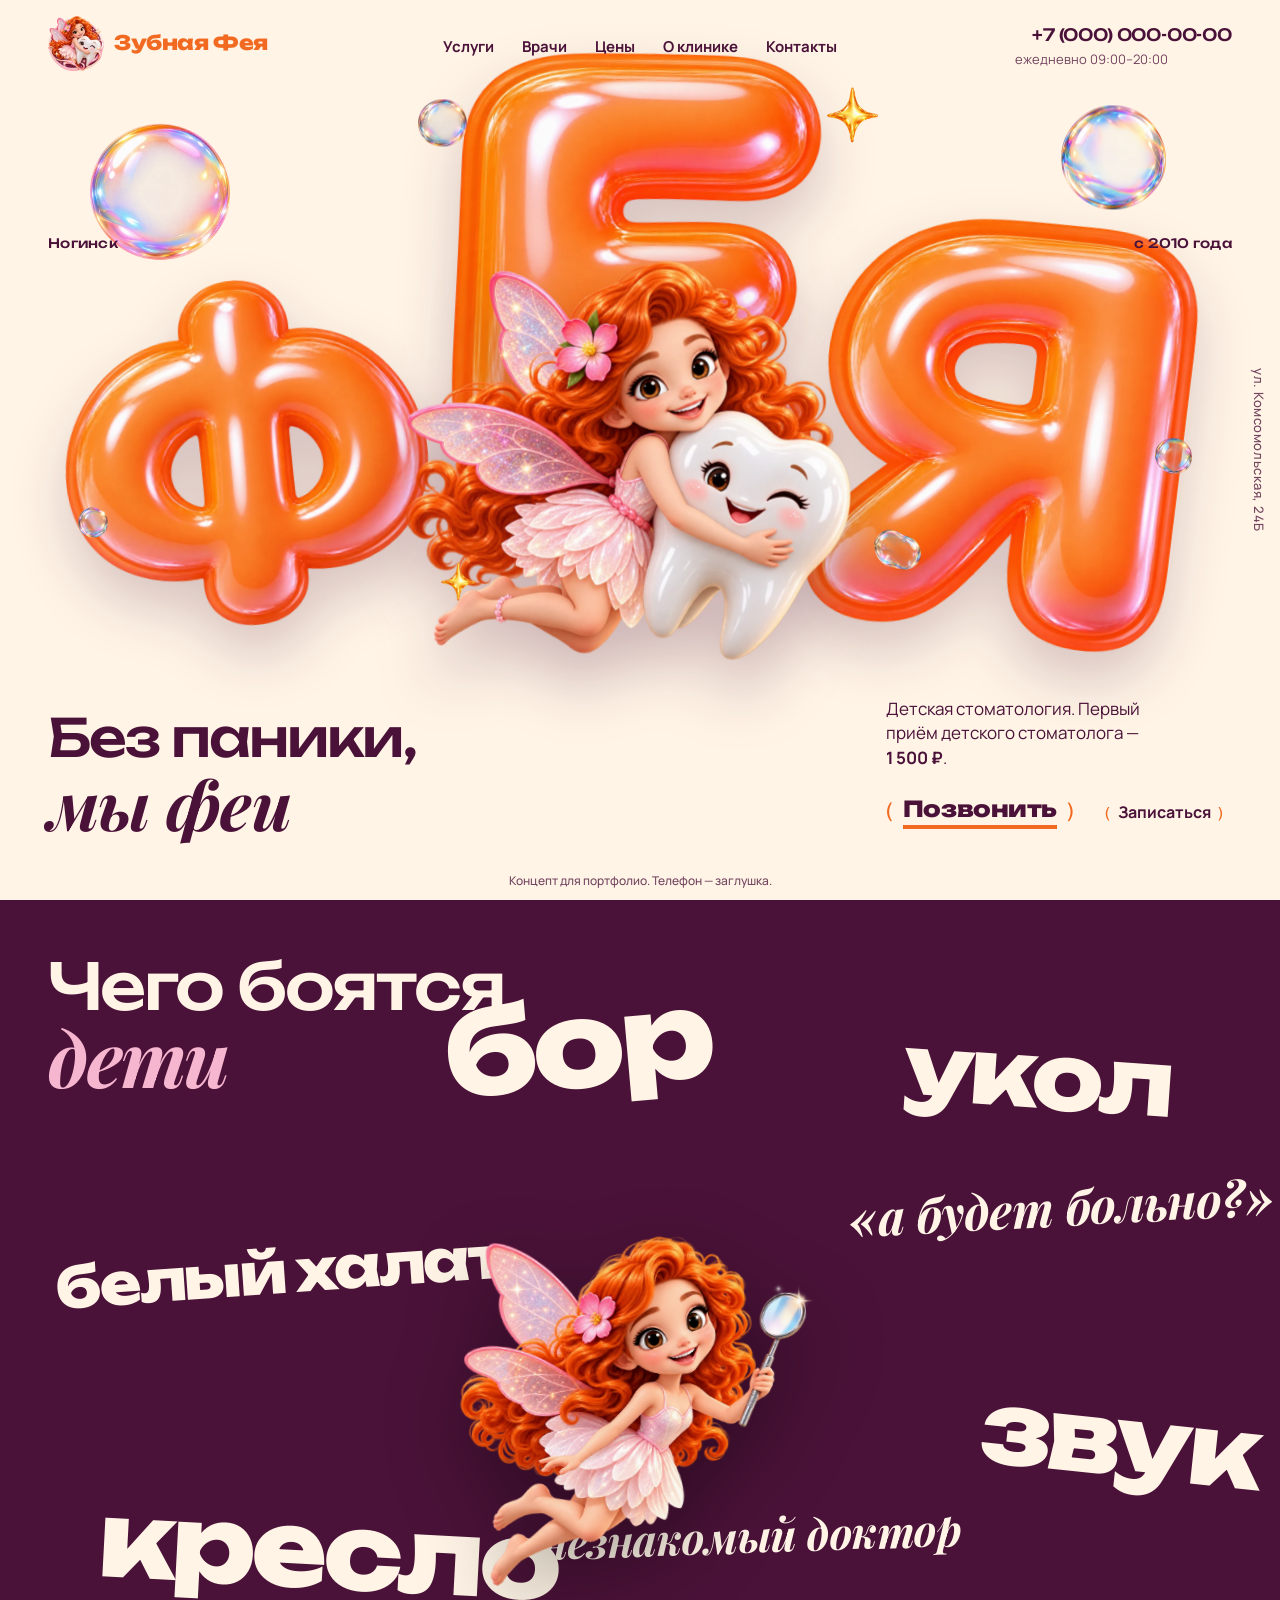
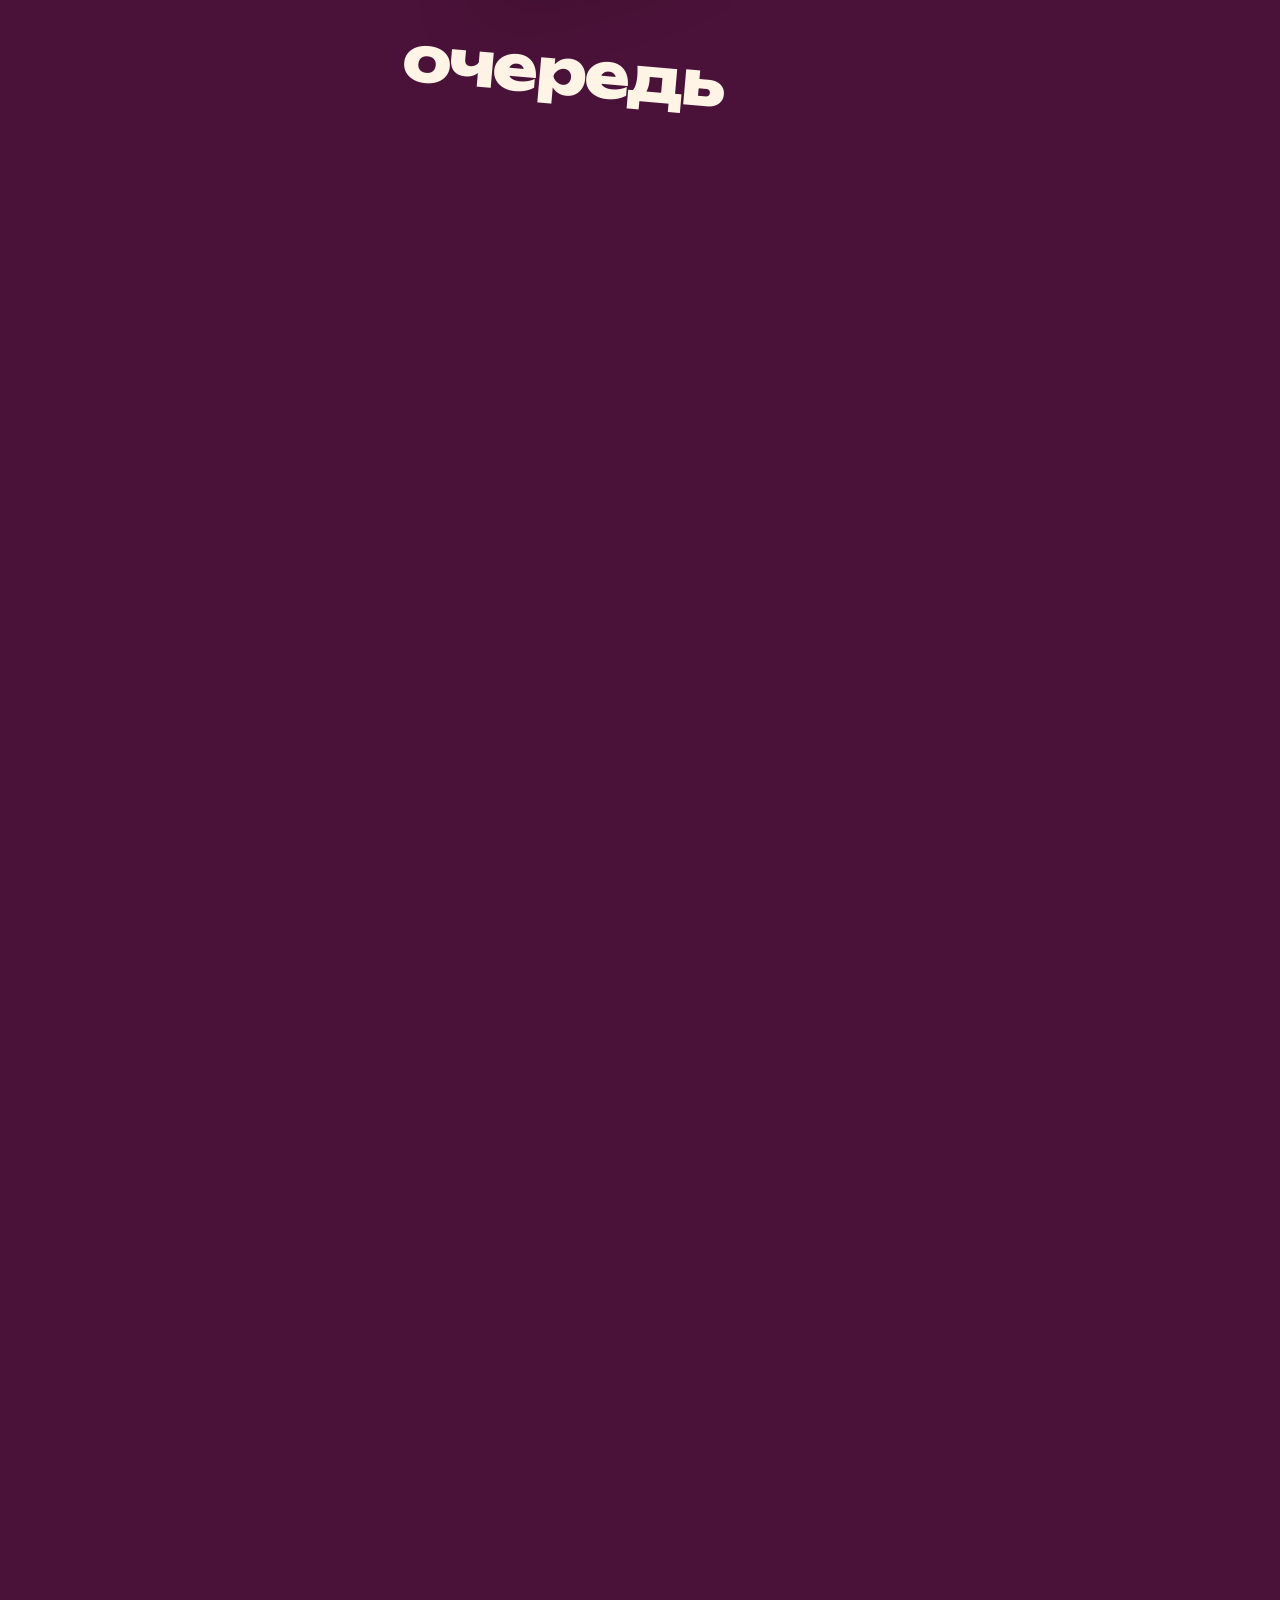
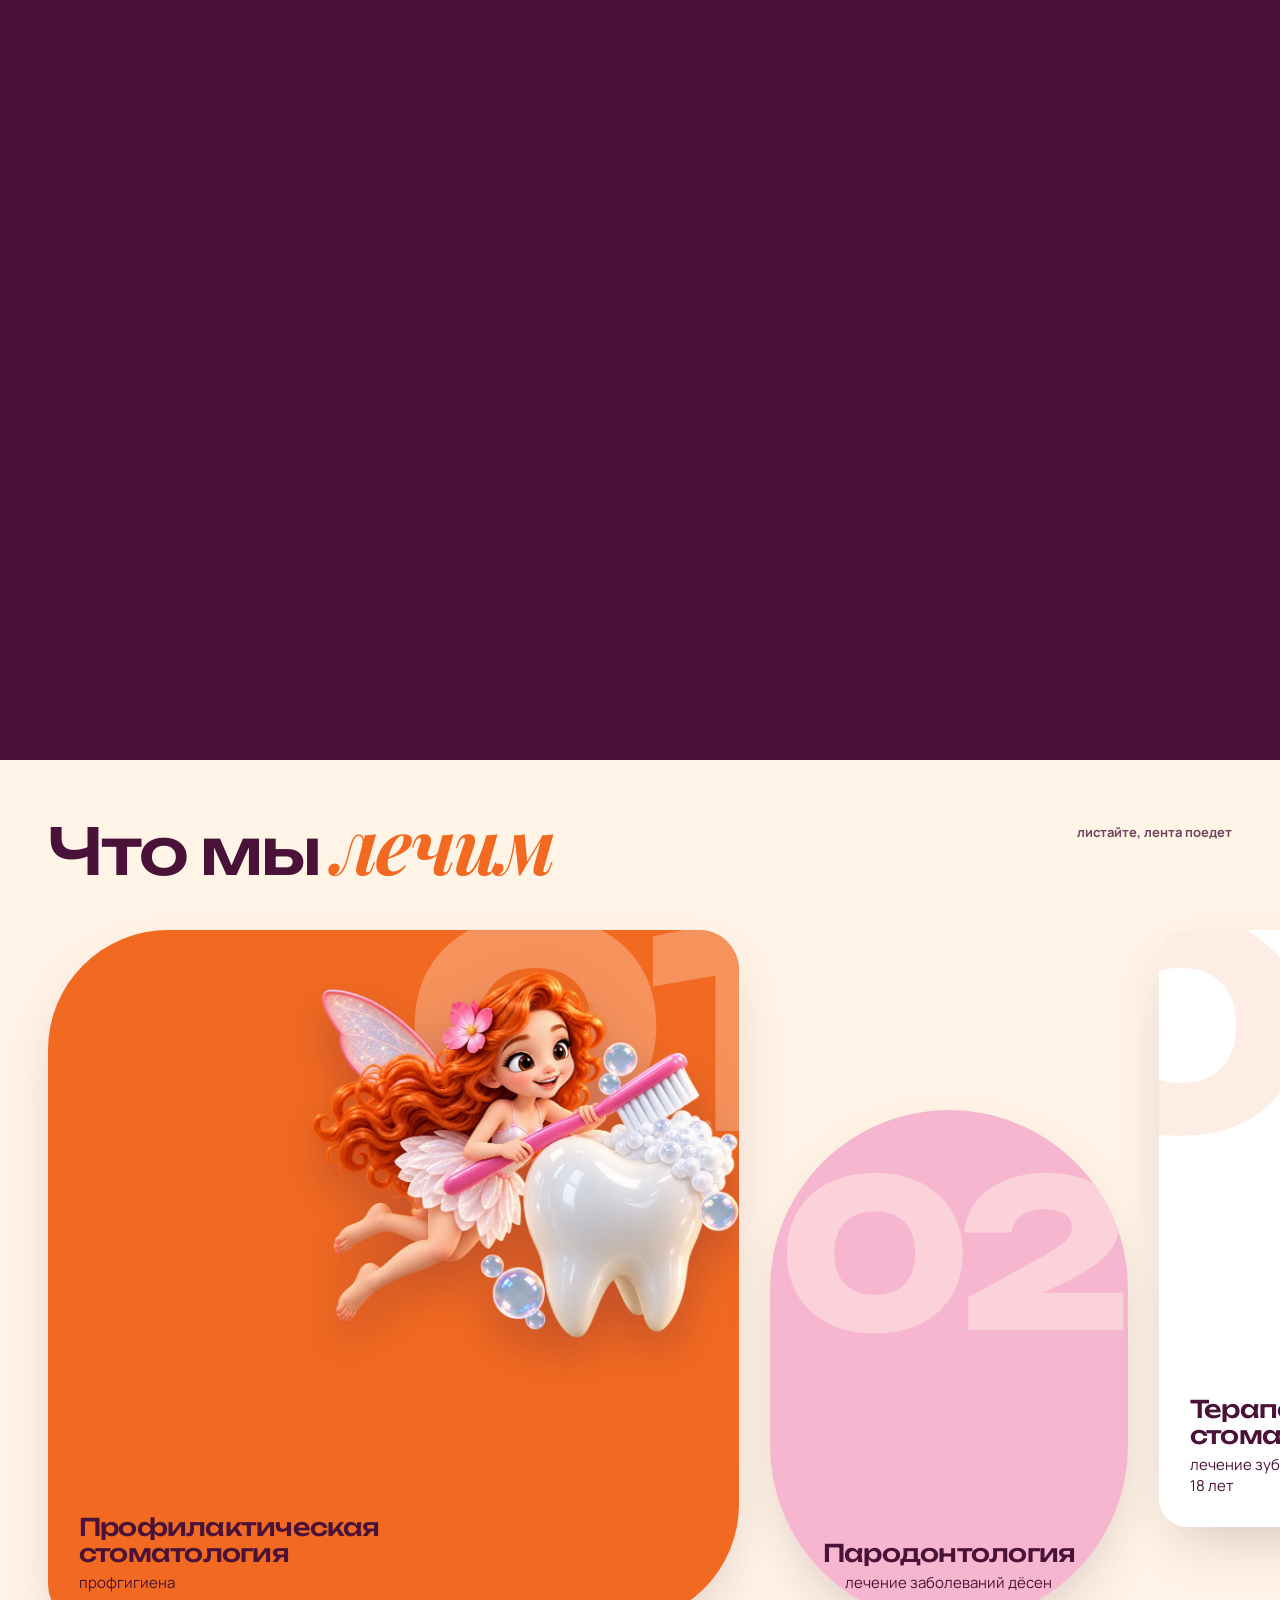
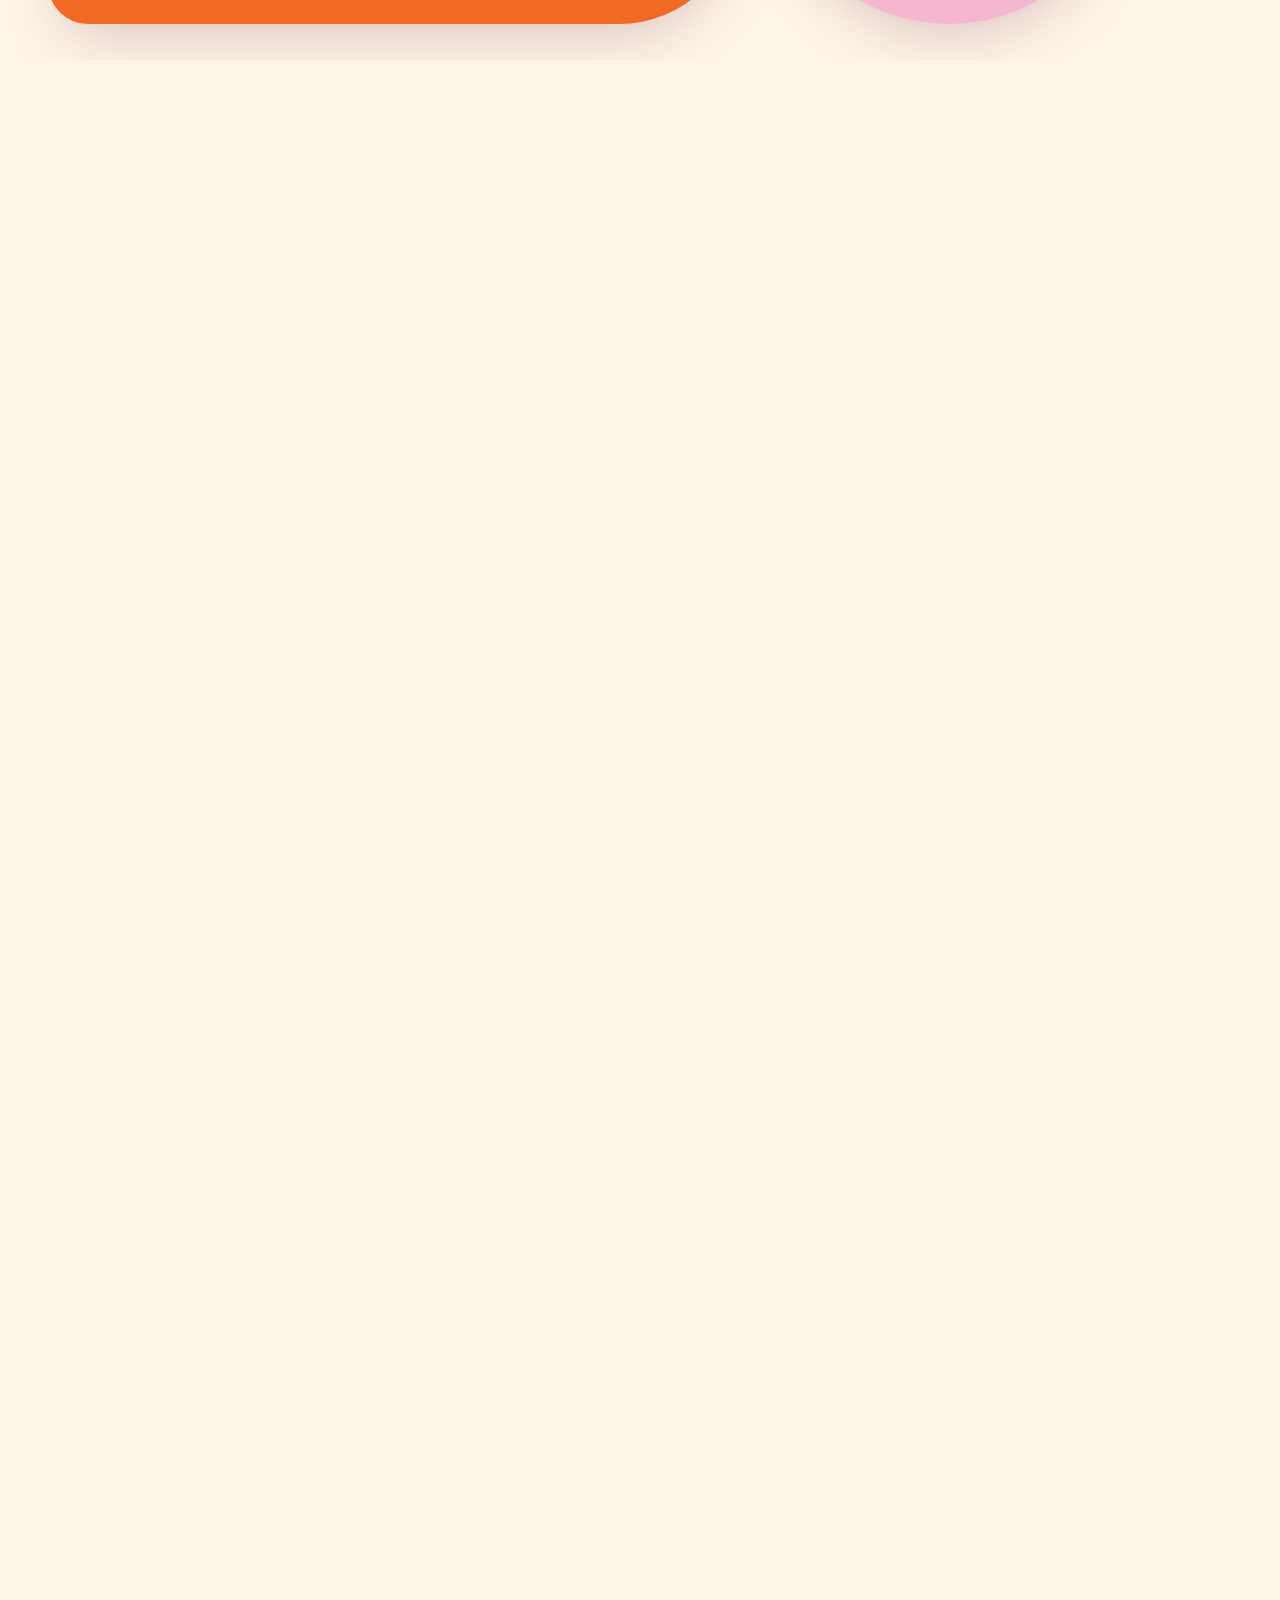
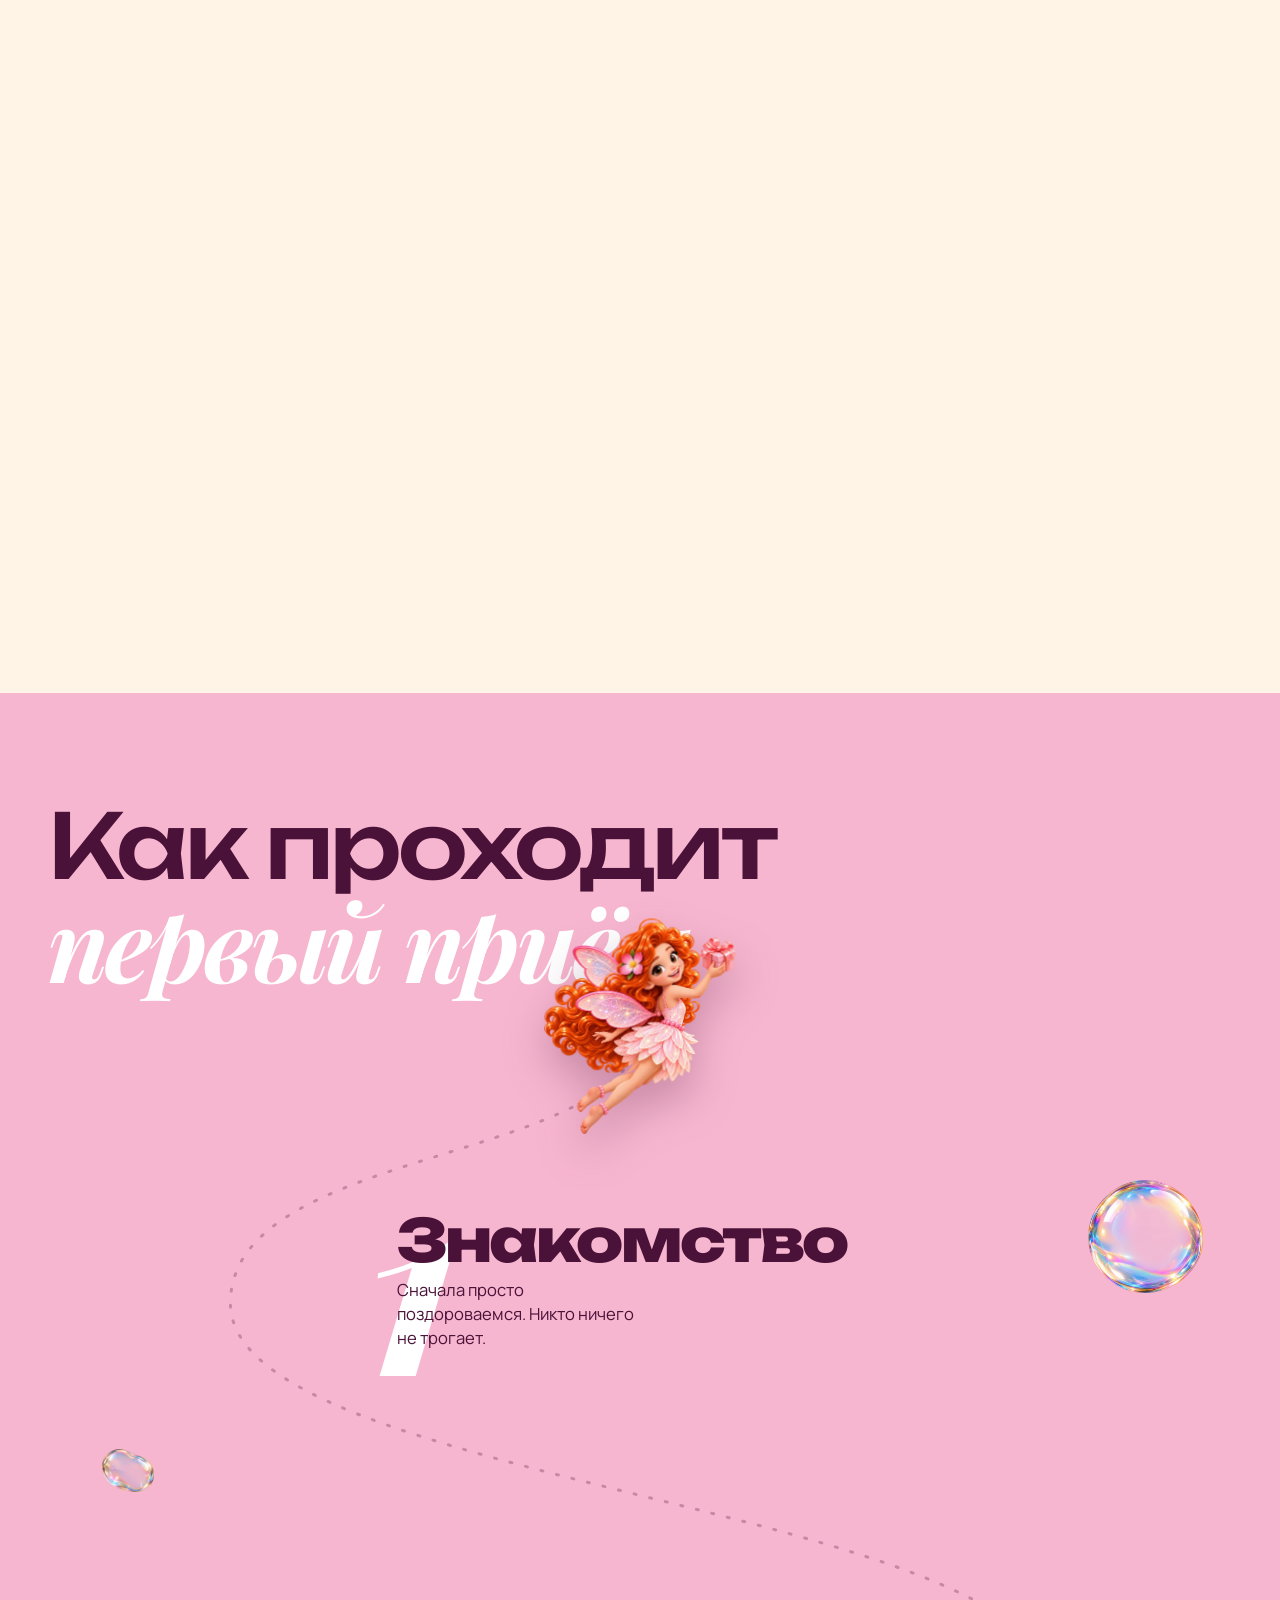
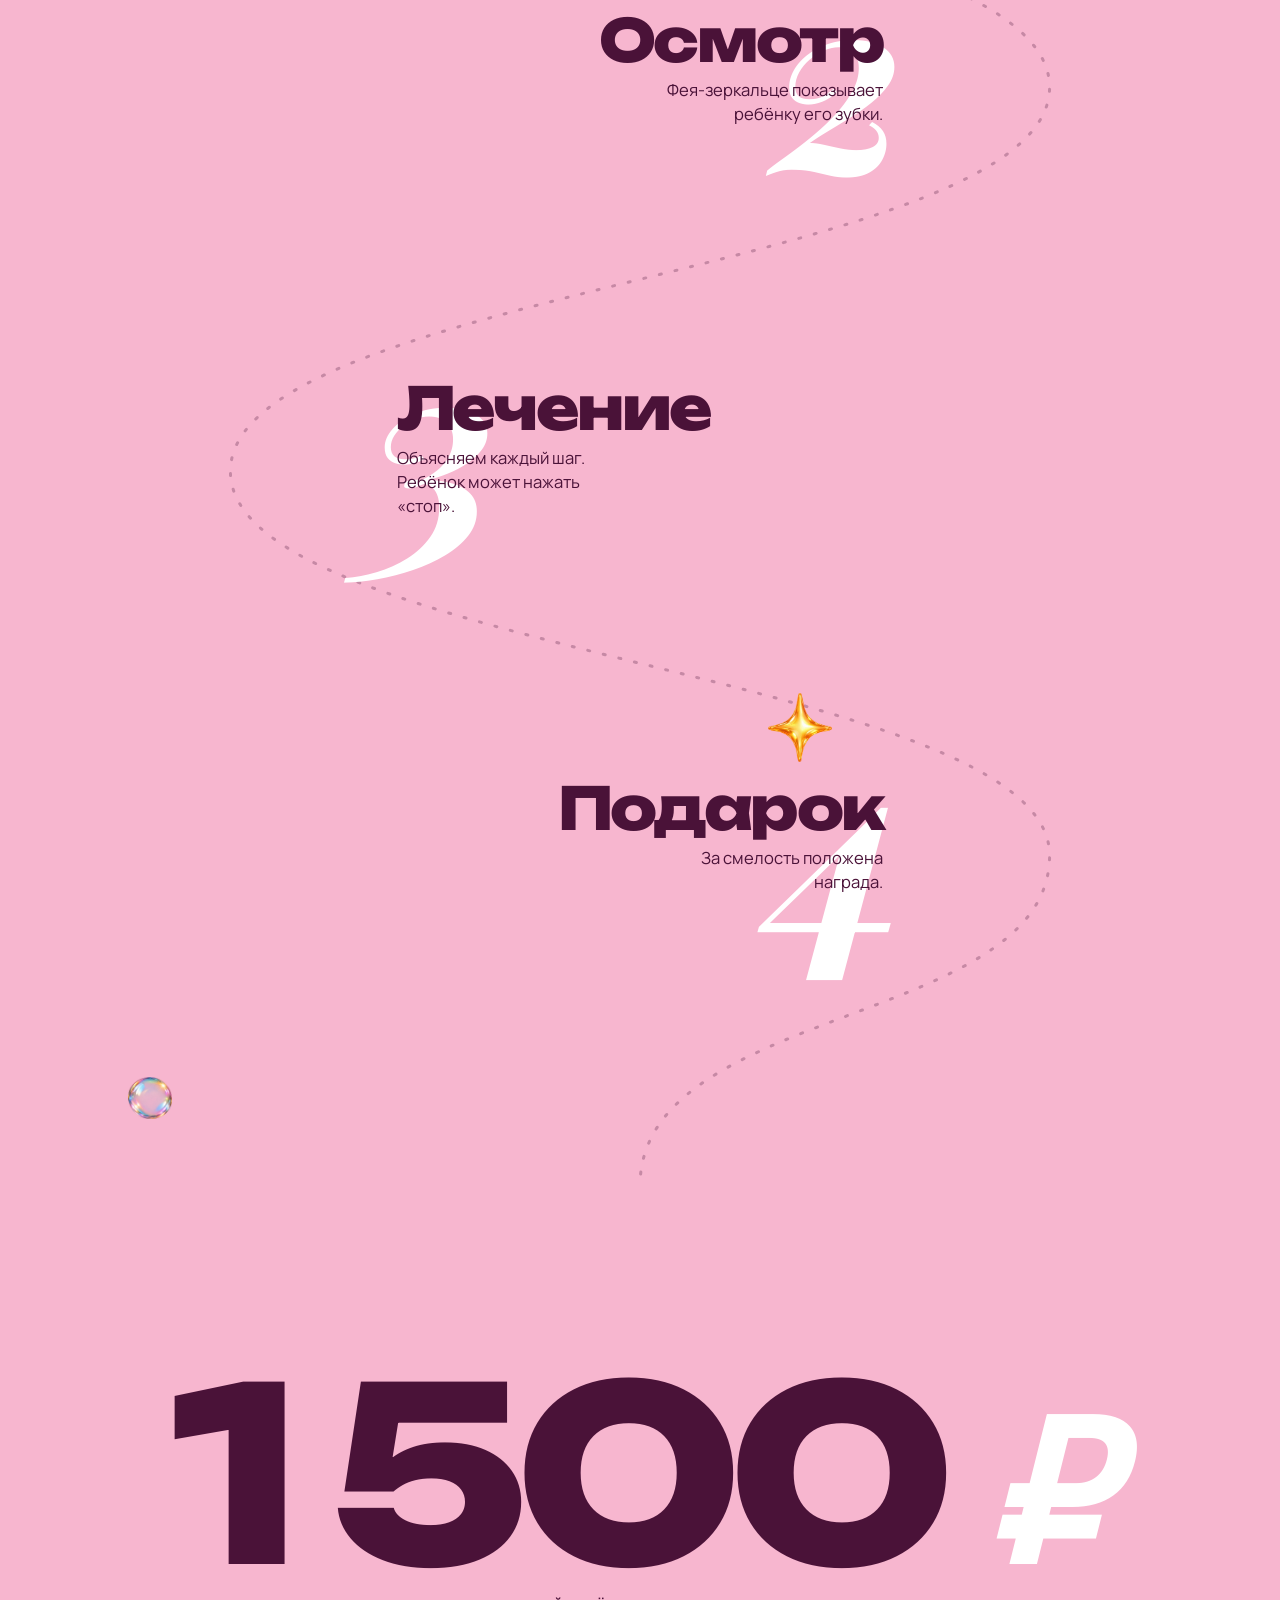
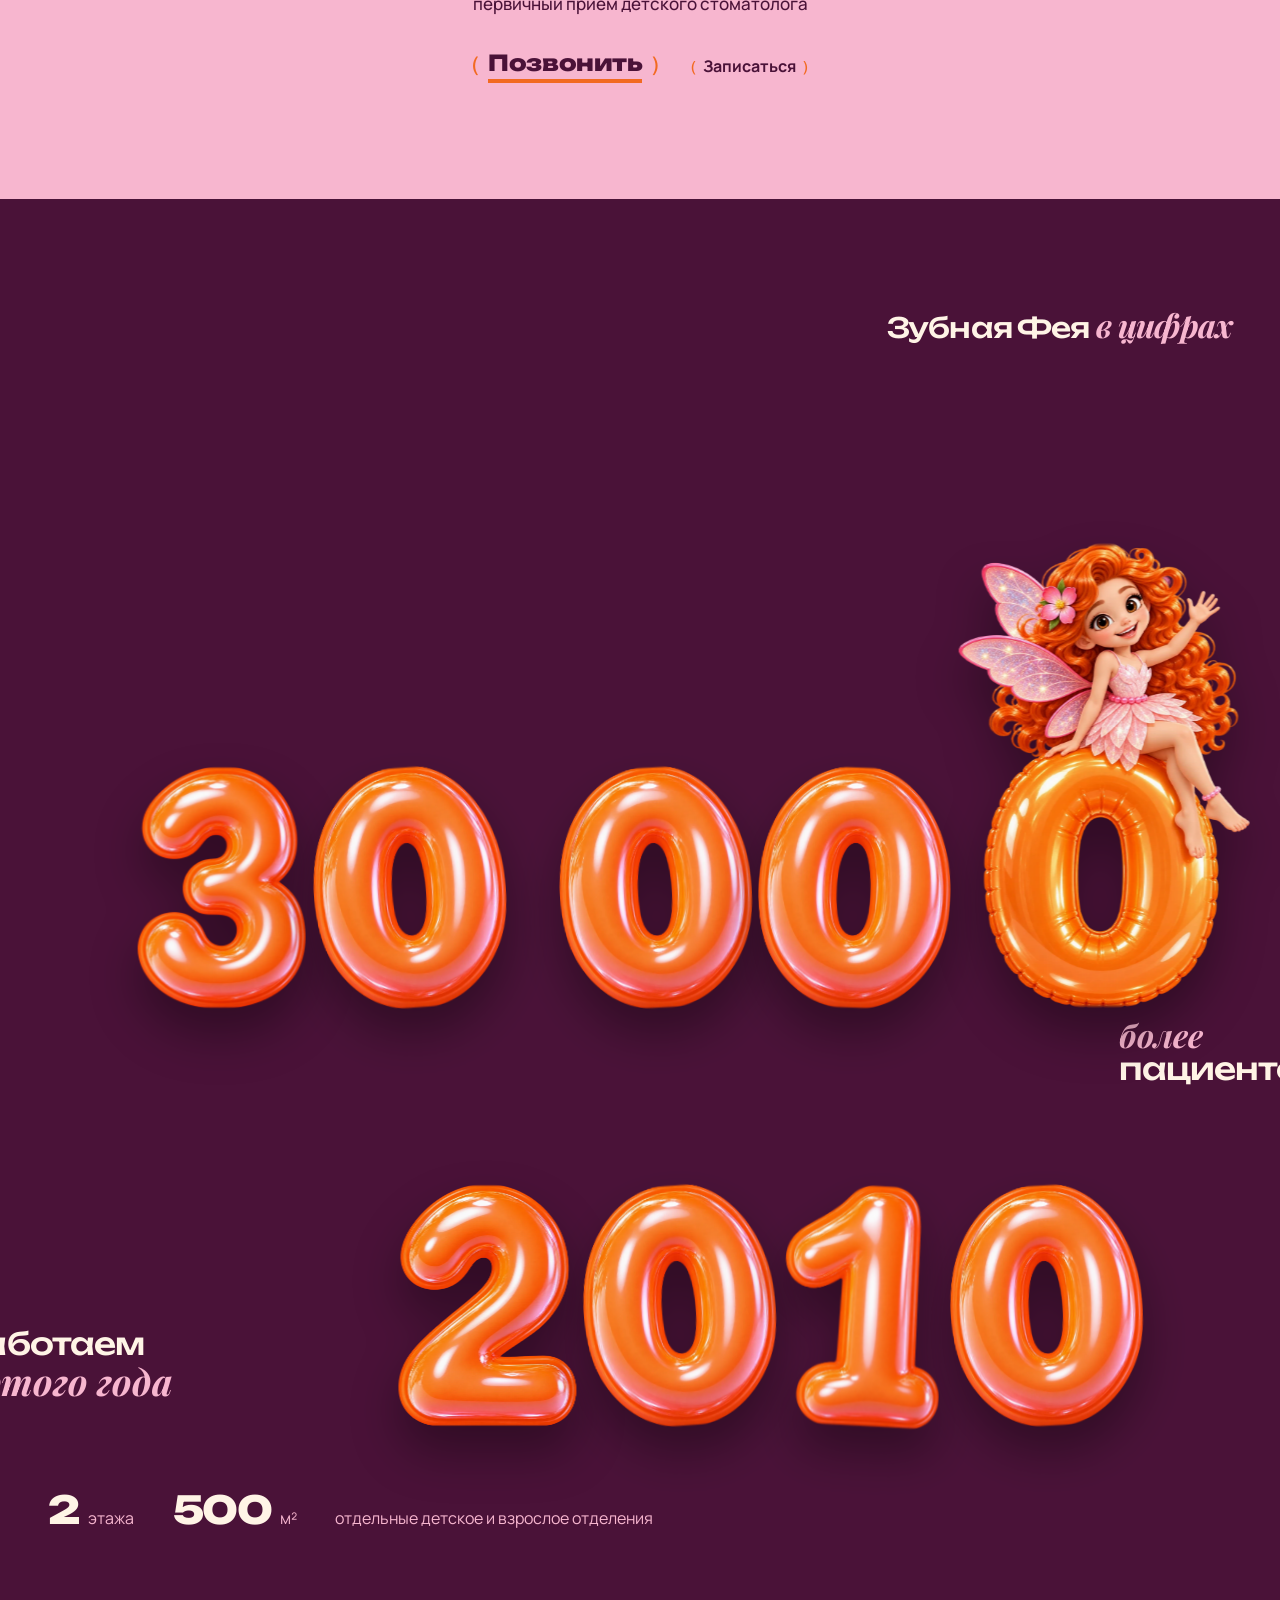
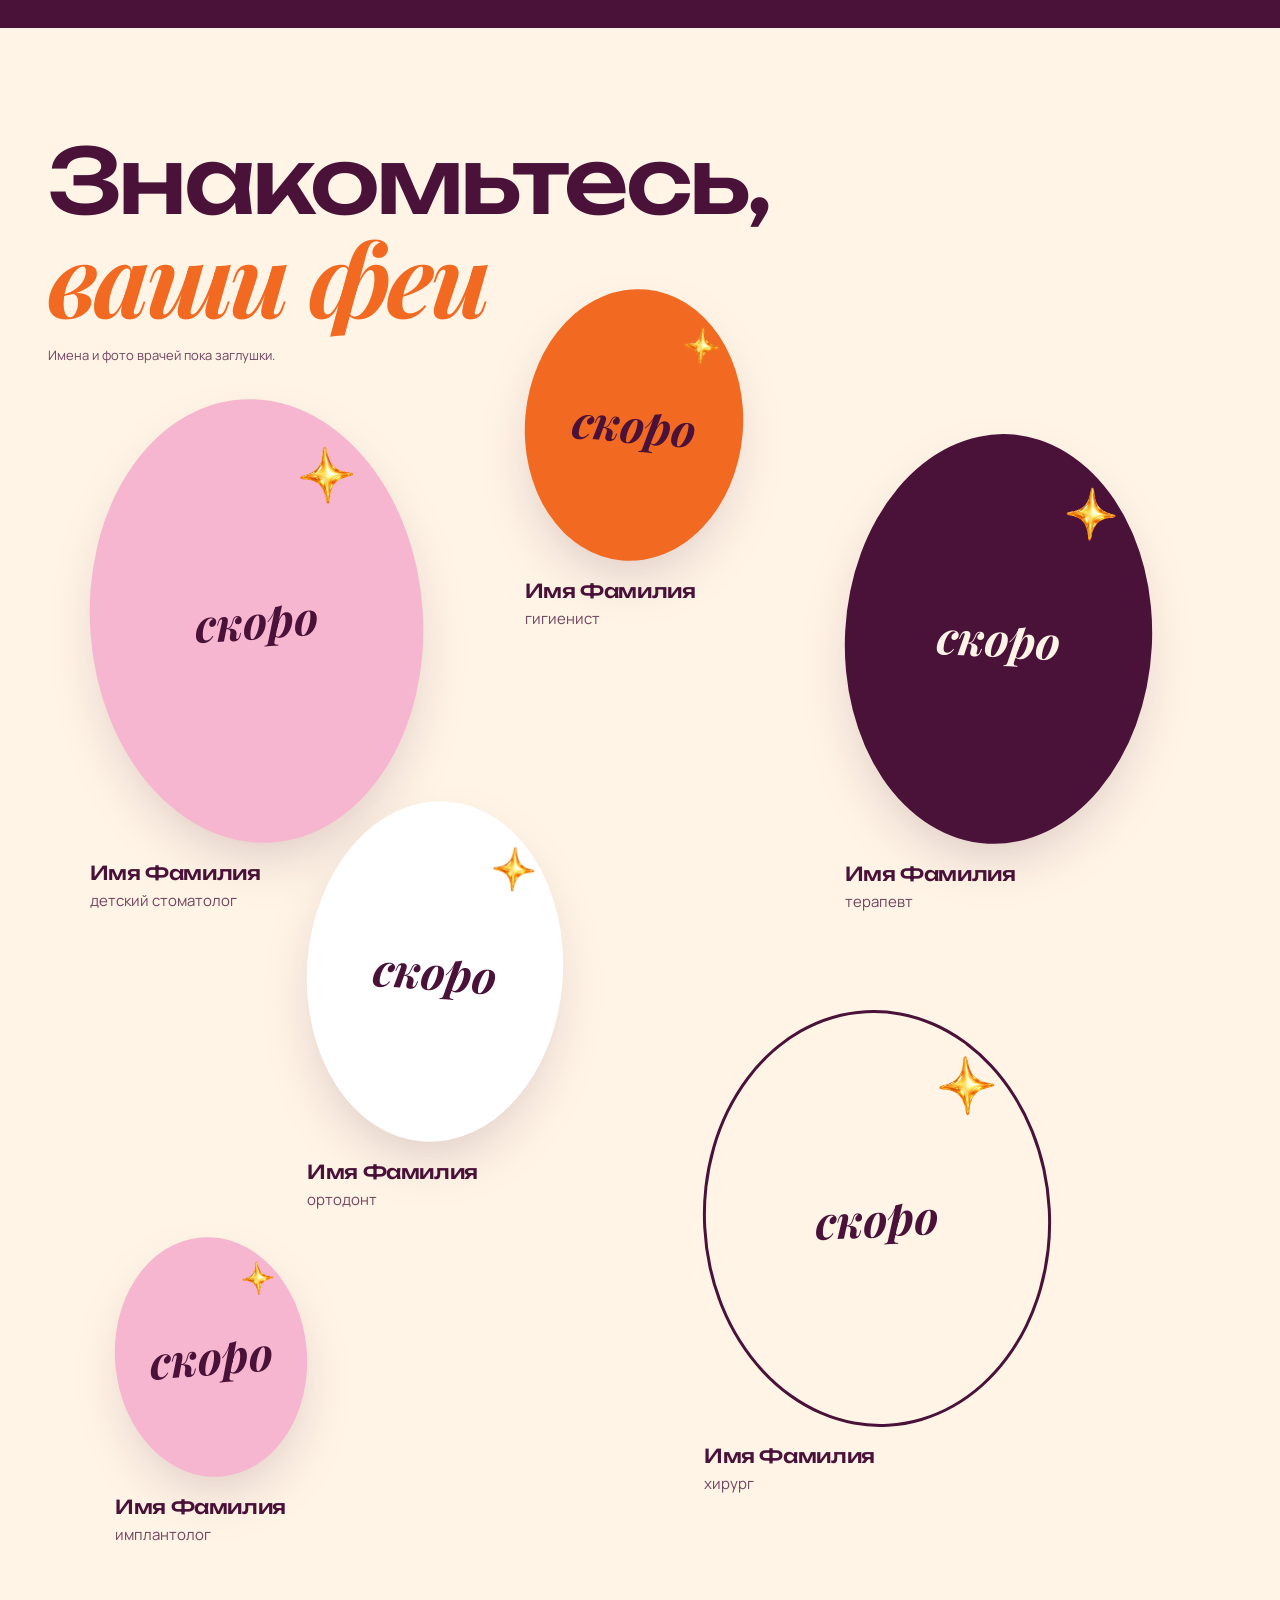
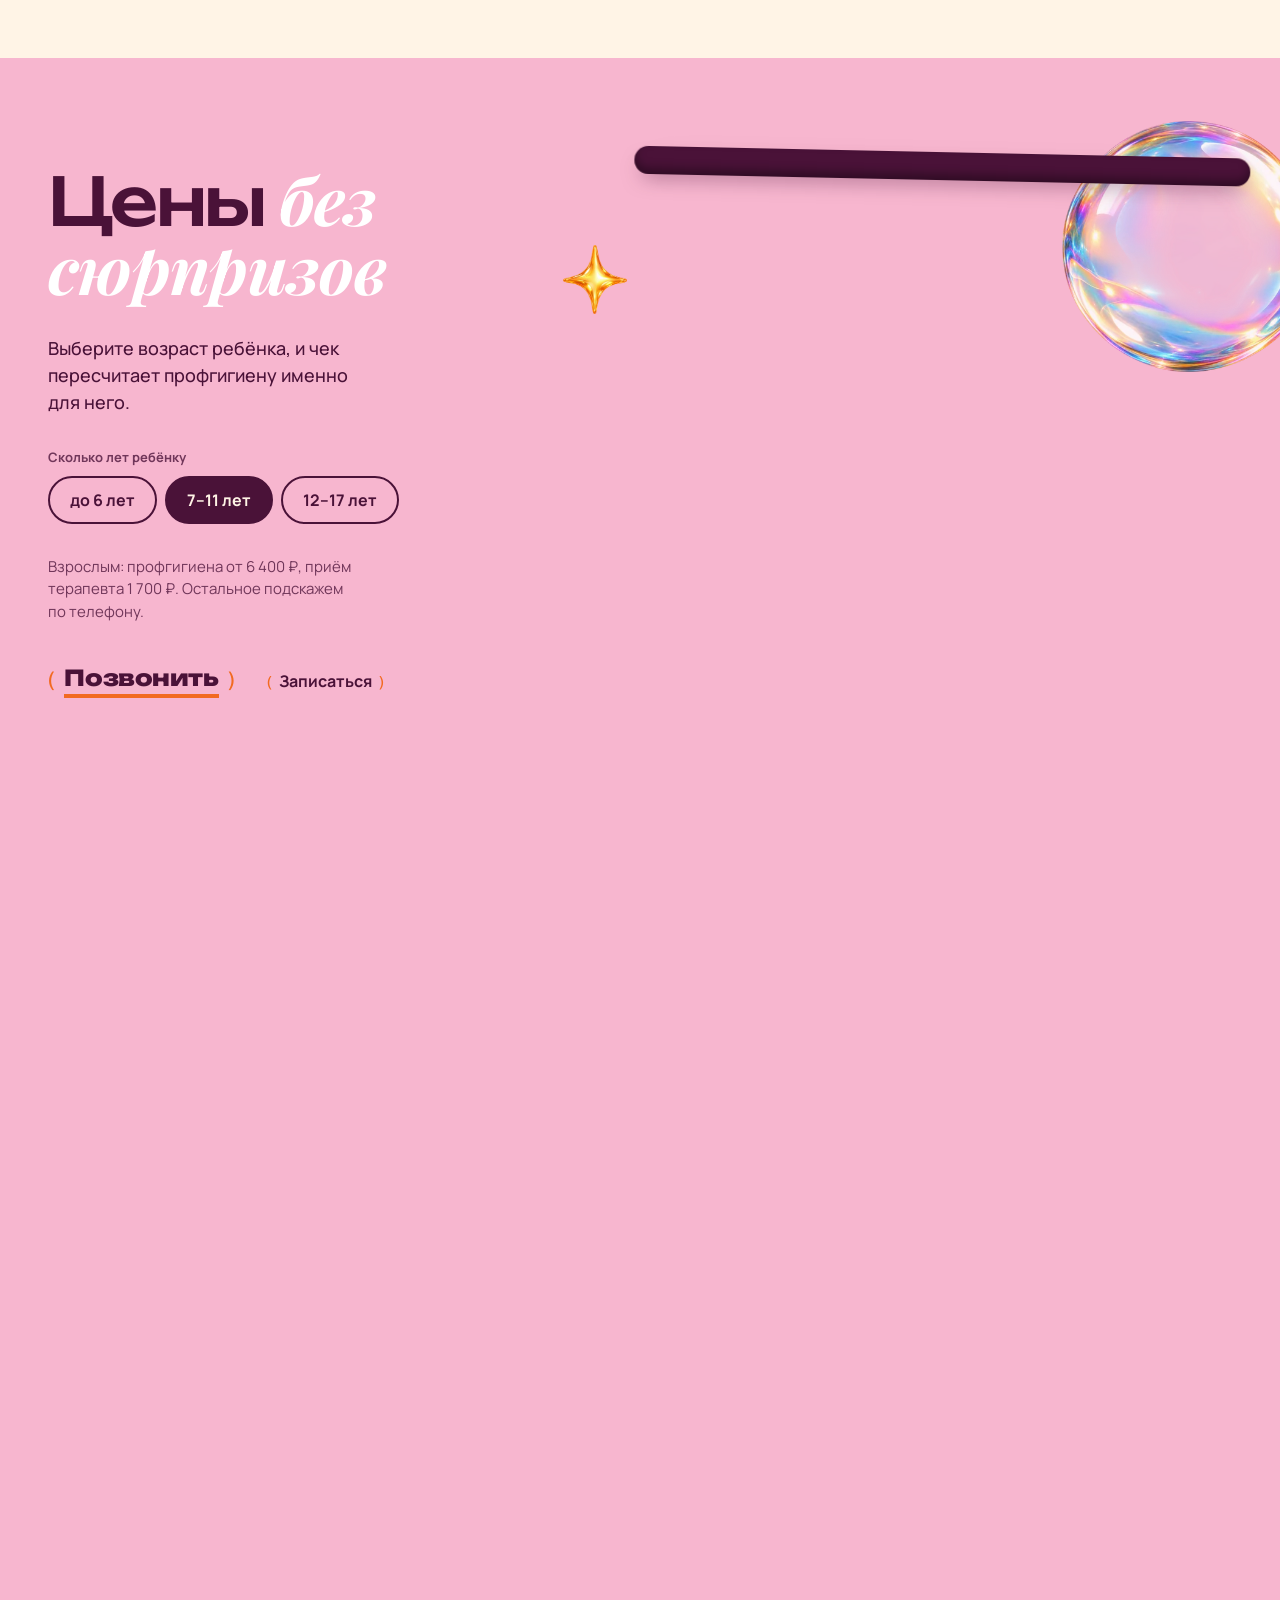
==== commit 1c6947f6: "Add files via upload" ====
--- a/index.html
+++ b/index.html
@@ -7,6 +7,7 @@
 <meta name="description" content="Концепт сайта детской стоматологии «Зубная Фея», Ногинск. Без паники, мы феи.">
 <meta name="theme-color" content="#FFF4E6">
 <meta name="robots" content="noindex">
+<link rel="canonical" href="https://deniyache.github.io/zubnaya-feya/">
 <link rel="icon" href="favicon.ico" sizes="48x48">
 <link rel="icon" type="image/png" sizes="32x32" href="favicon-32.png">
 <link rel="apple-touch-icon" href="apple-touch-icon.png">
@@ -15,7 +16,8 @@
 <meta property="og:site_name" content="Зубная Фея">
 <meta property="og:title" content="Зубная Фея: детская стоматология в Ногинске">
 <meta property="og:description" content="Без паники, мы феи. Первый приём детского стоматолога: 1 500 ₽. Концепт сайта.">
-<meta property="og:image" content="og-image.jpg">
+<meta property="og:url" content="https://deniyache.github.io/zubnaya-feya/">
+<meta property="og:image" content="https://deniyache.github.io/zubnaya-feya/og-image.jpg">
 <meta property="og:image:width" content="1200">
 <meta property="og:image:height" content="630">
 <meta property="og:image:alt" content="Фея обнимает улыбающийся зуб, надпись «Без паники, мы феи»">
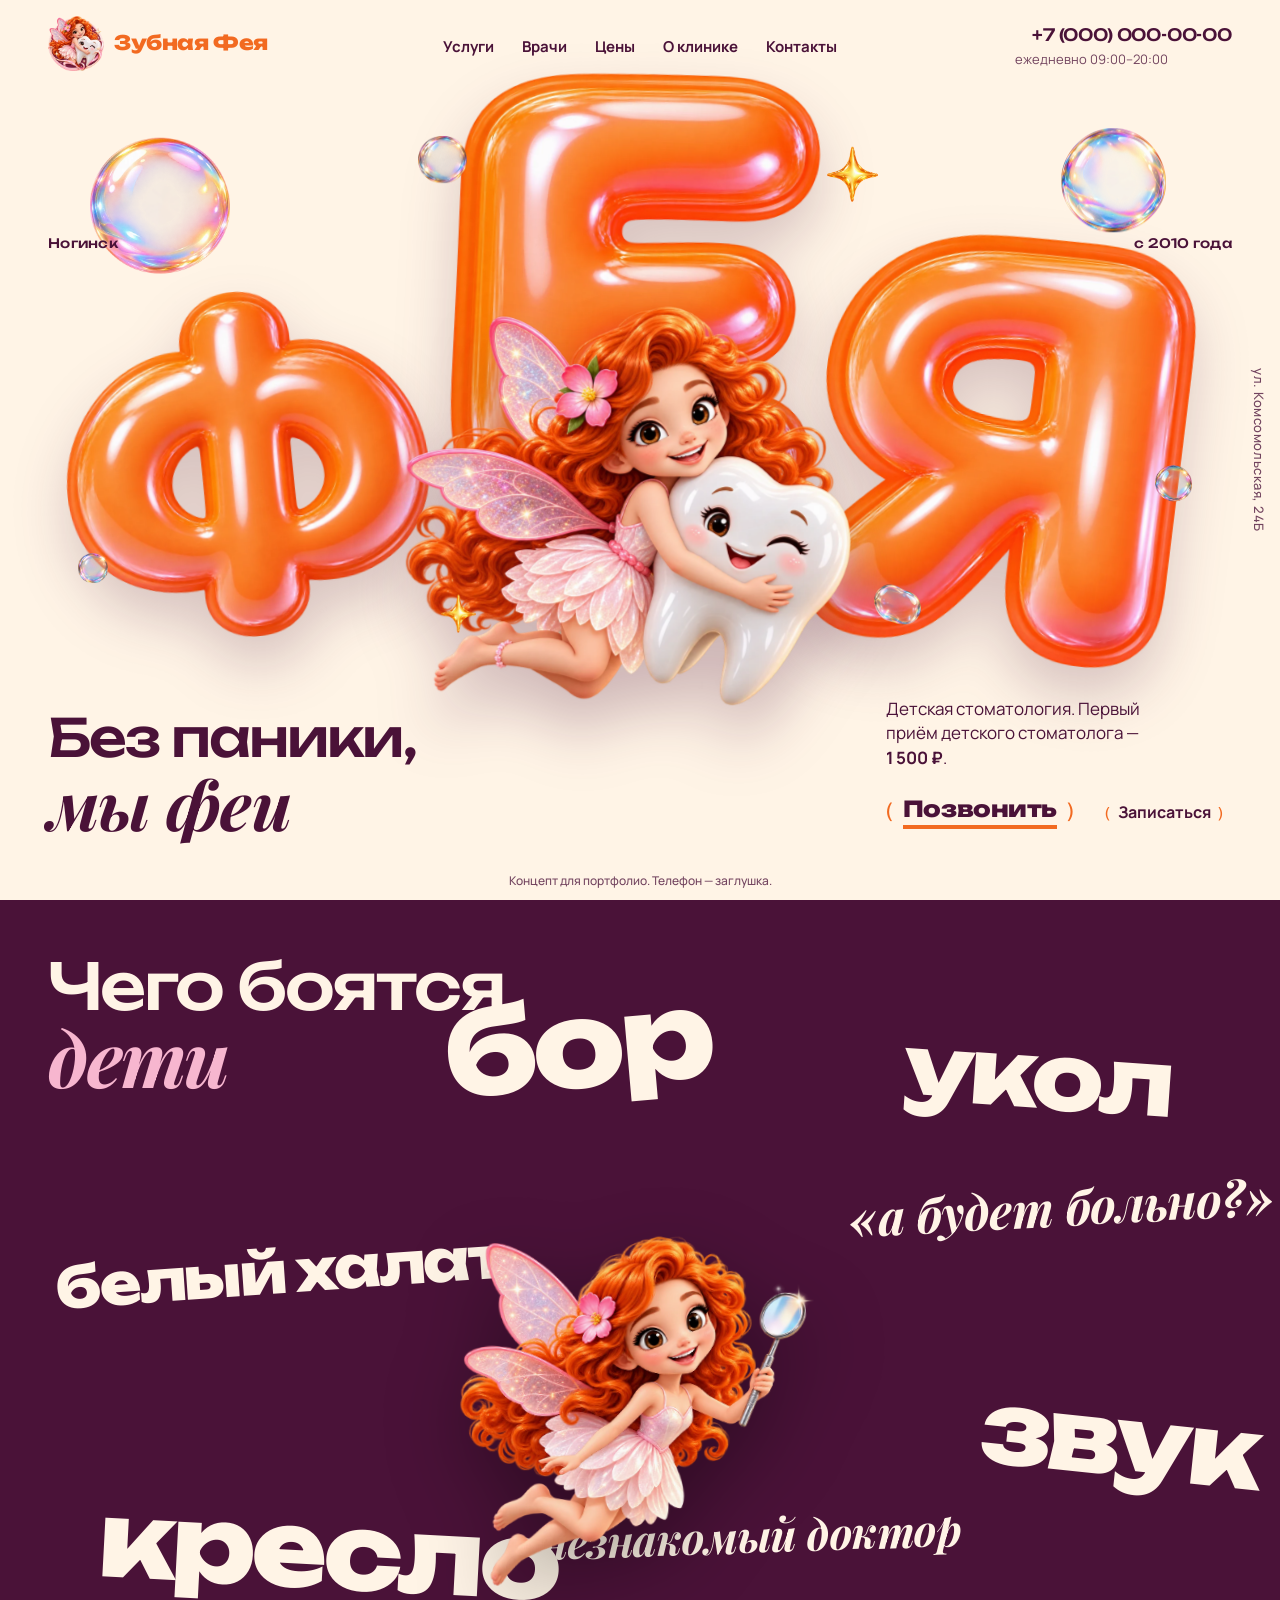
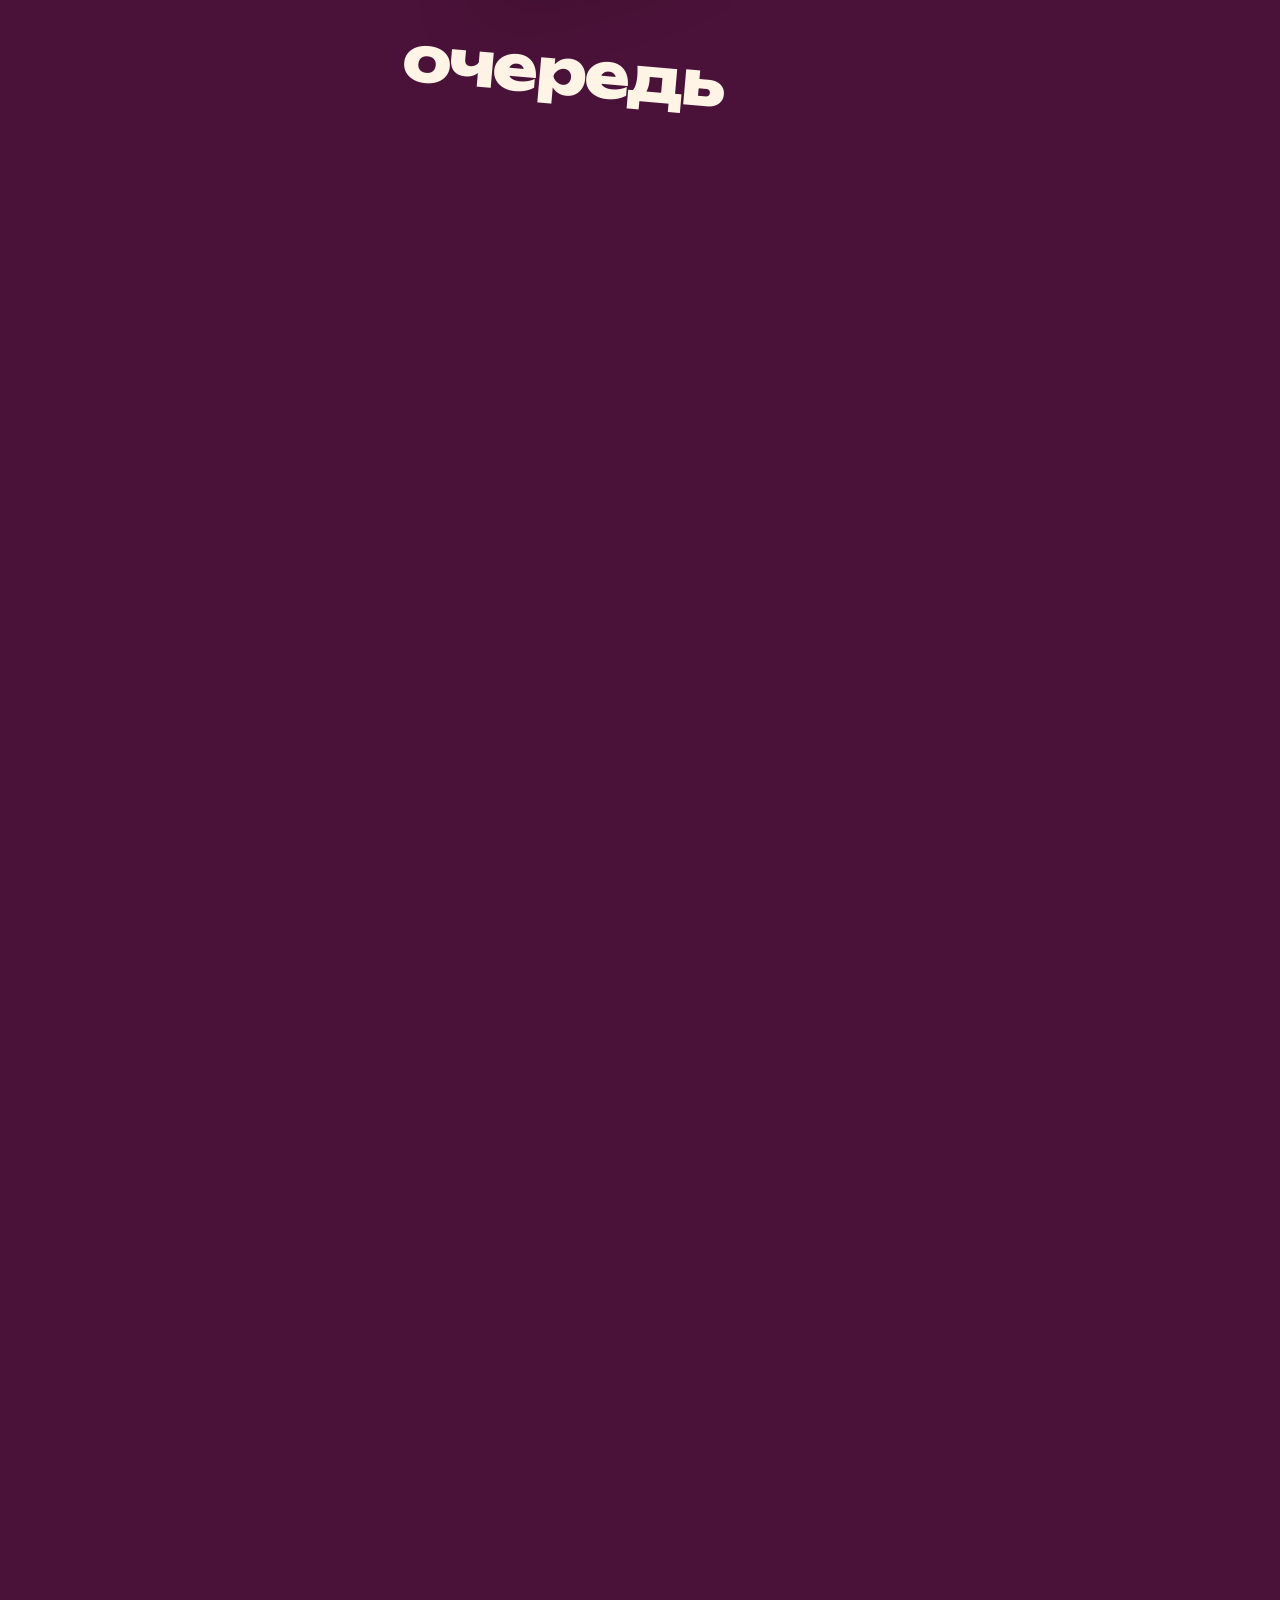
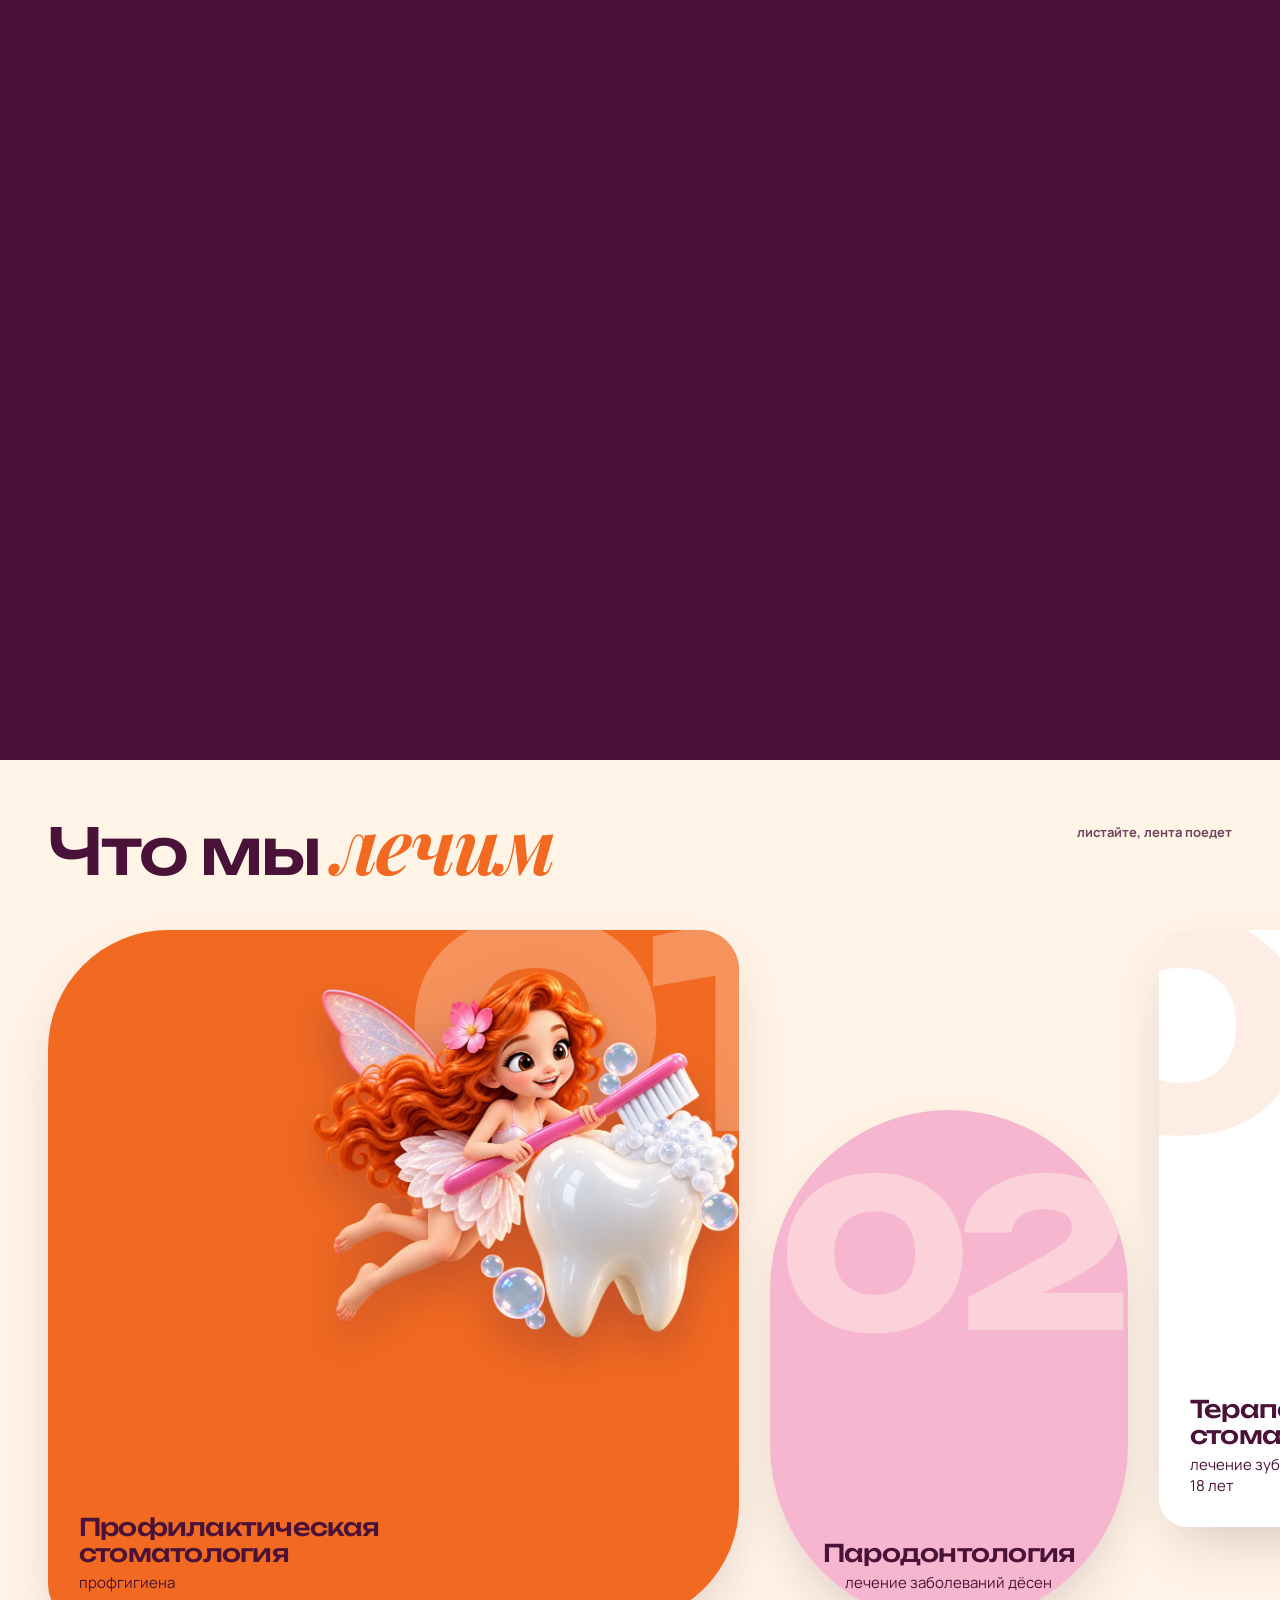
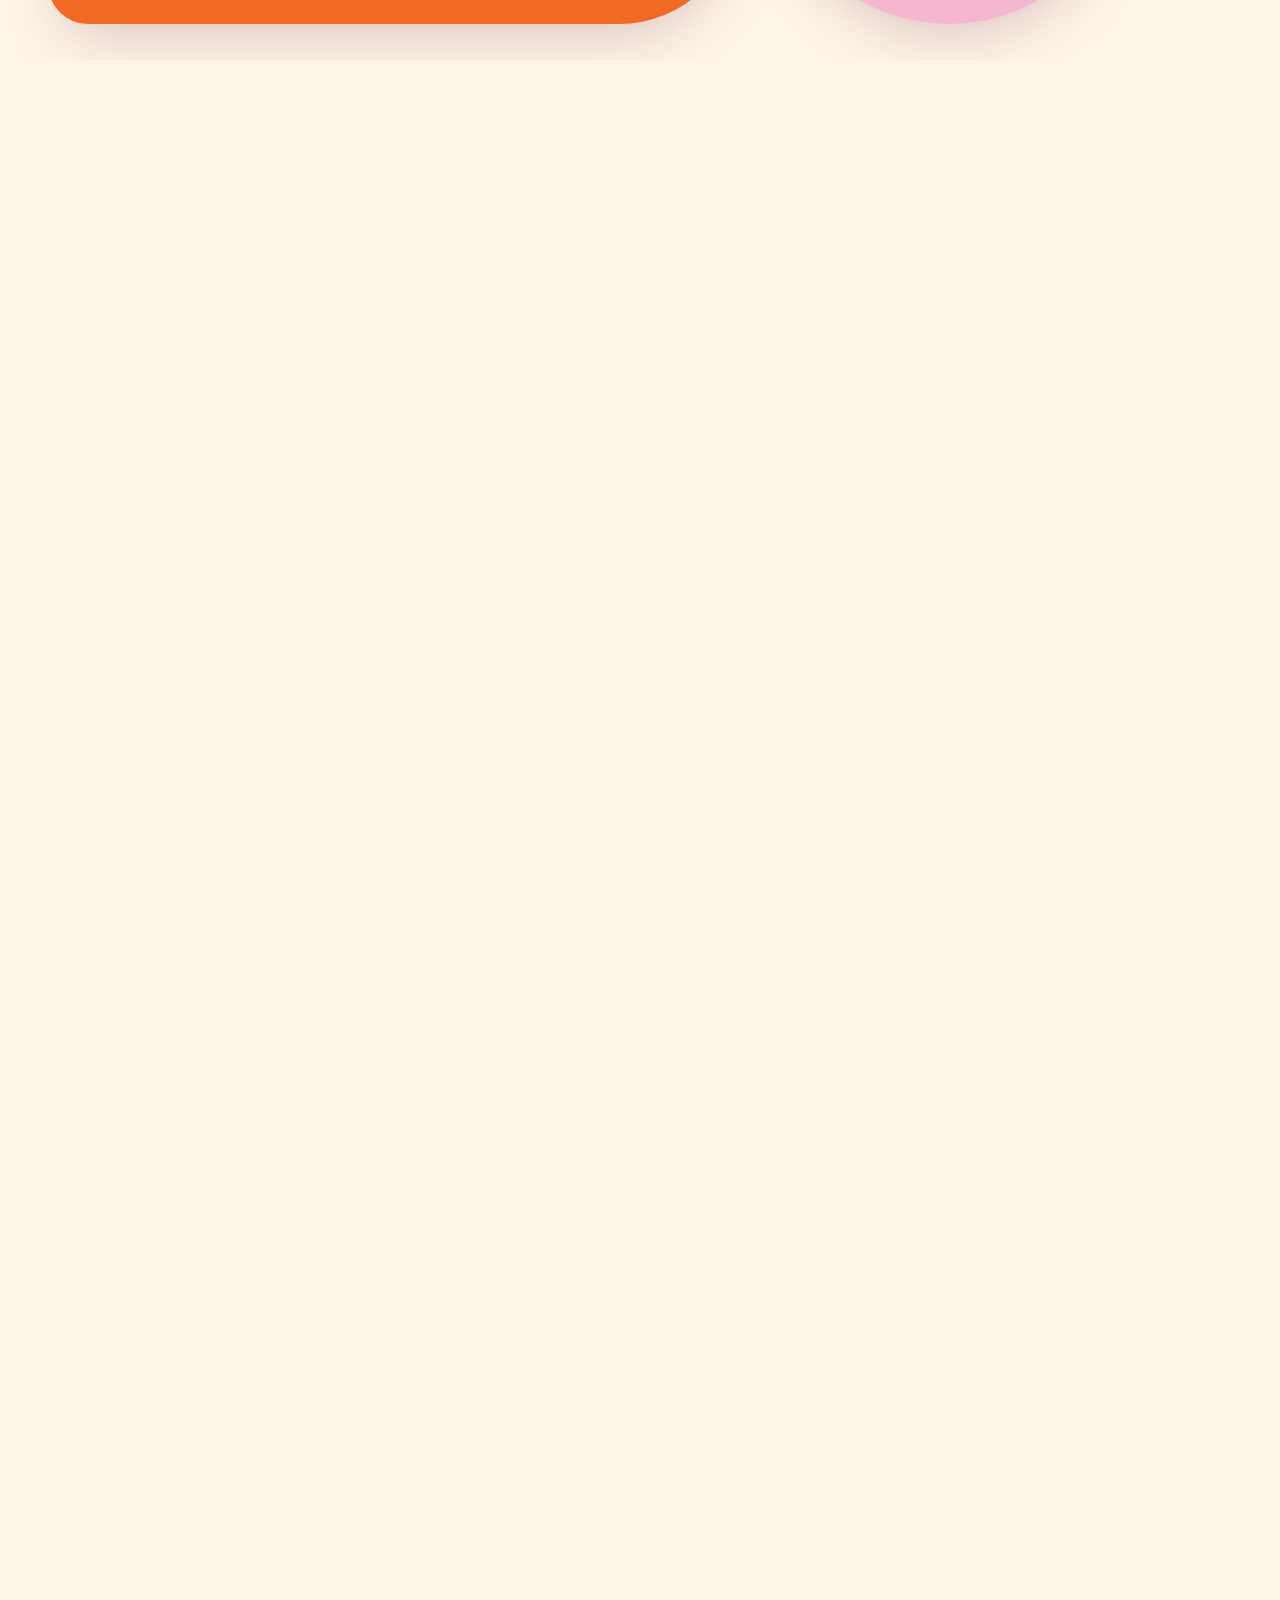
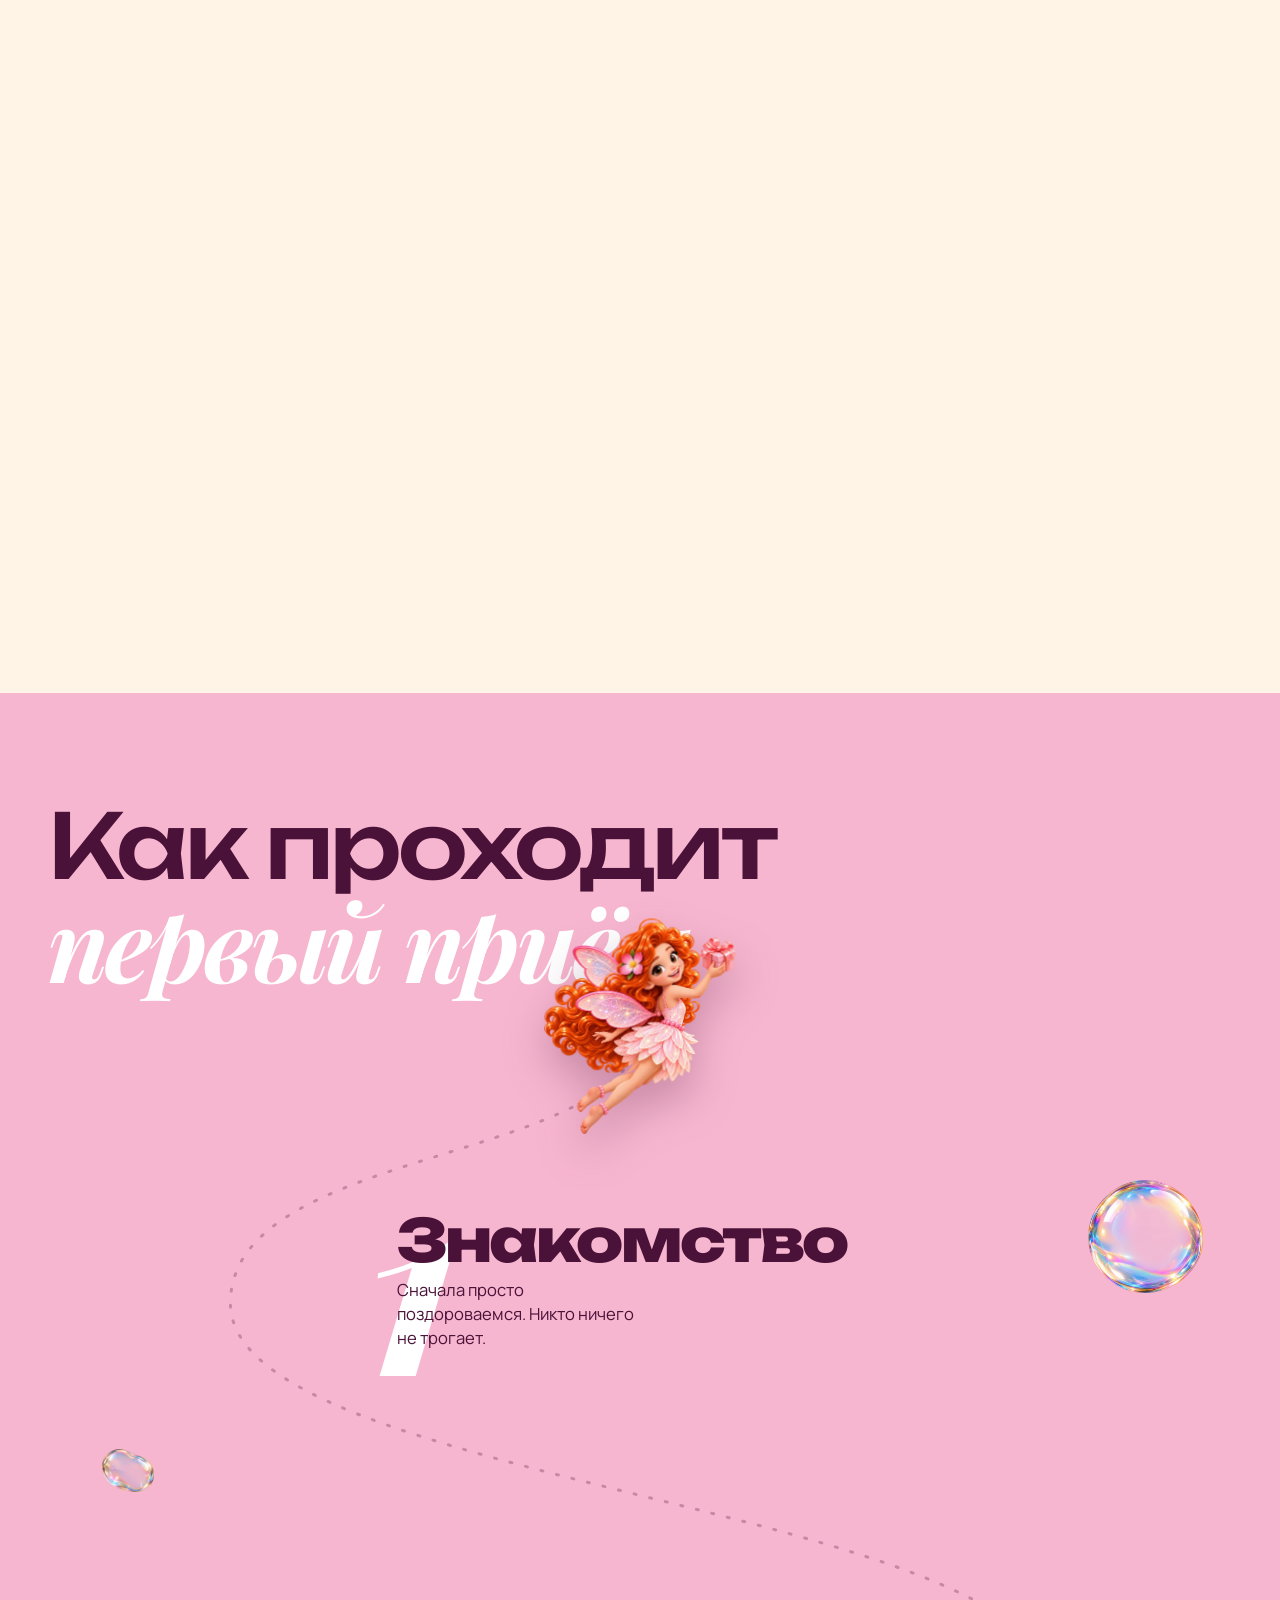
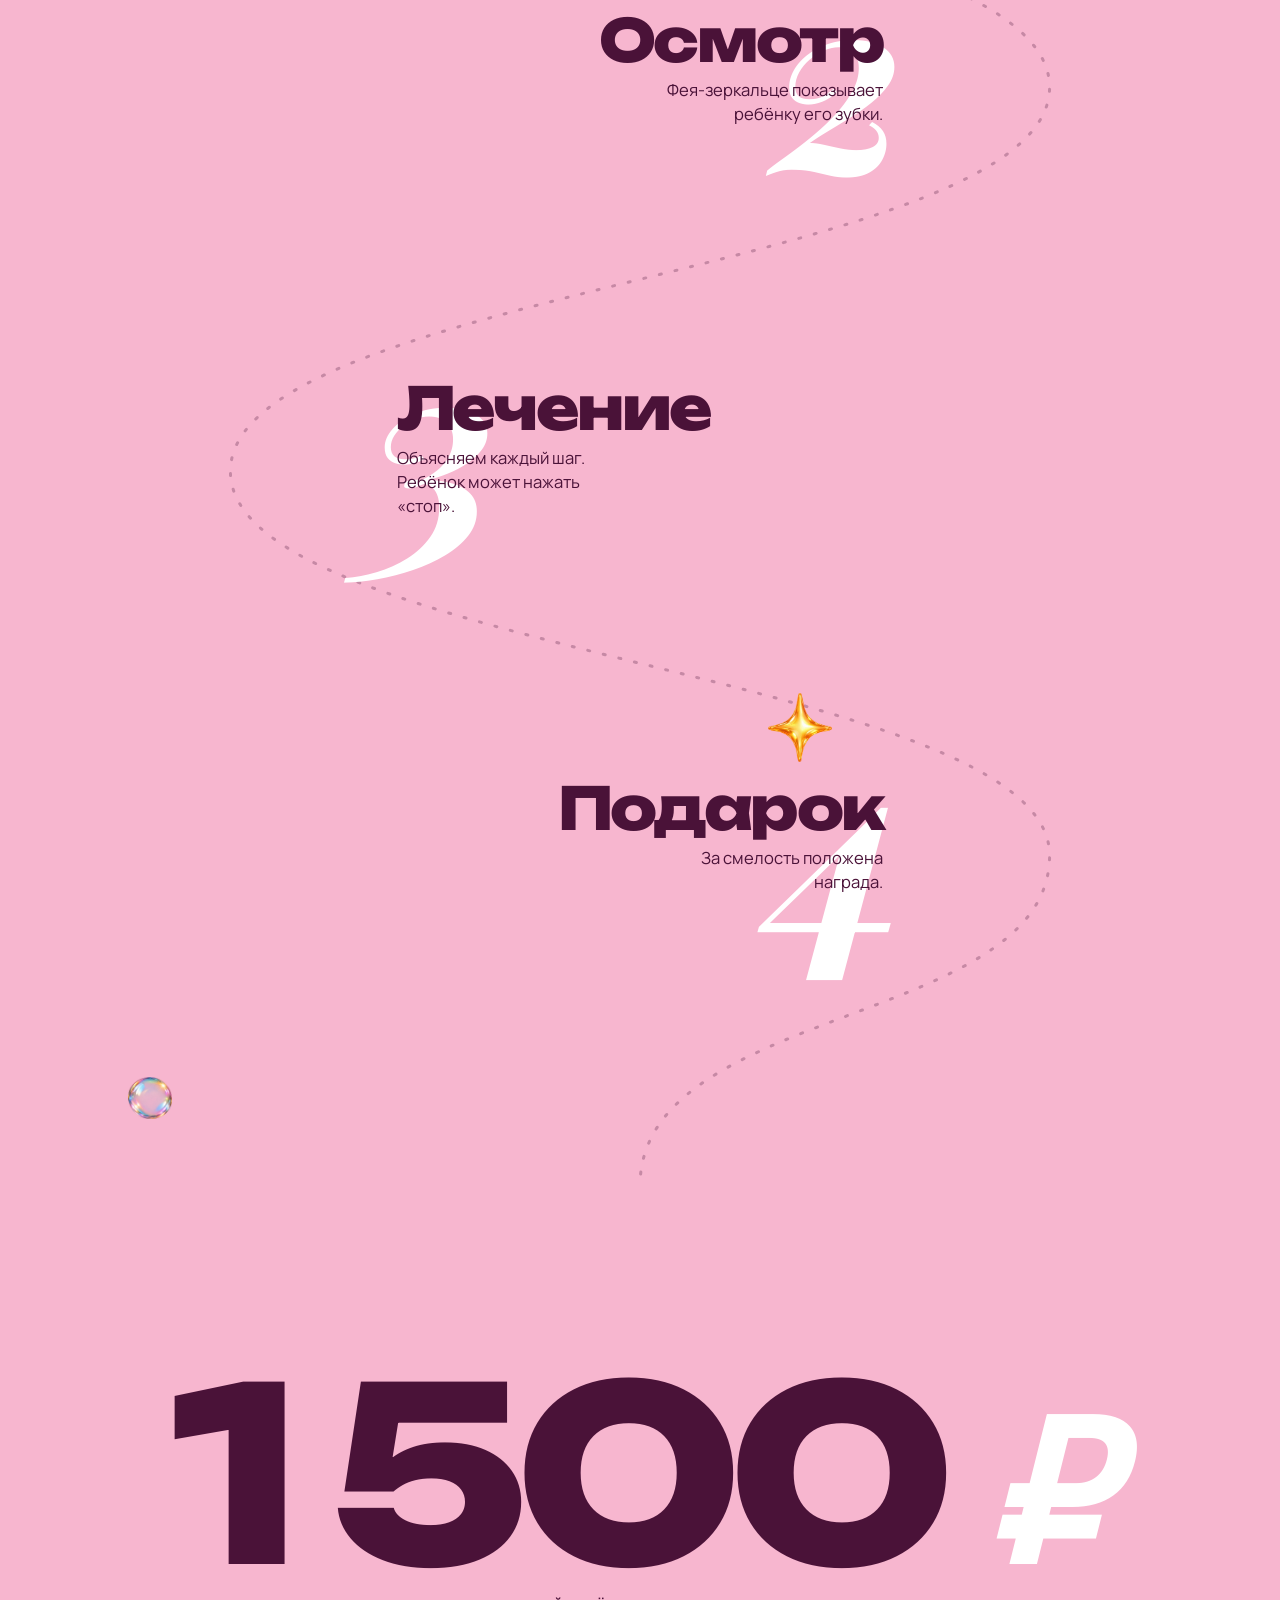
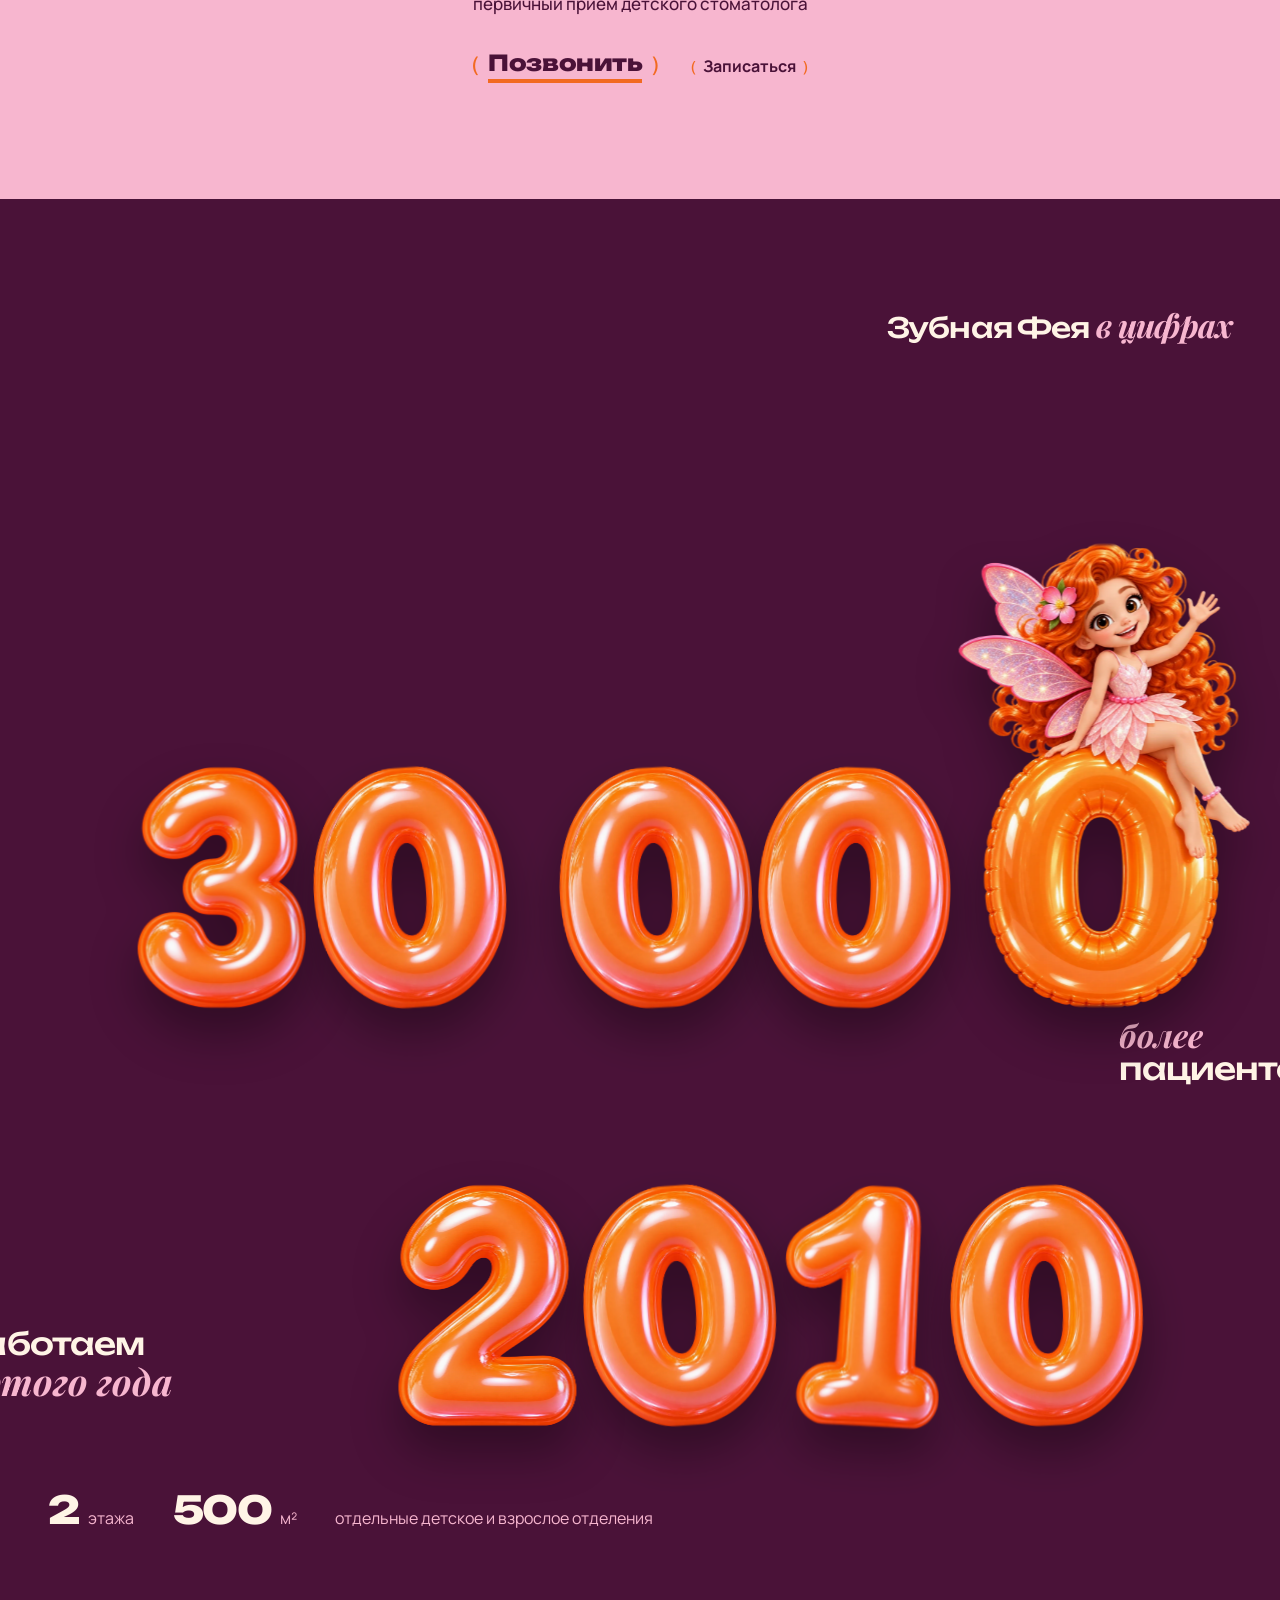
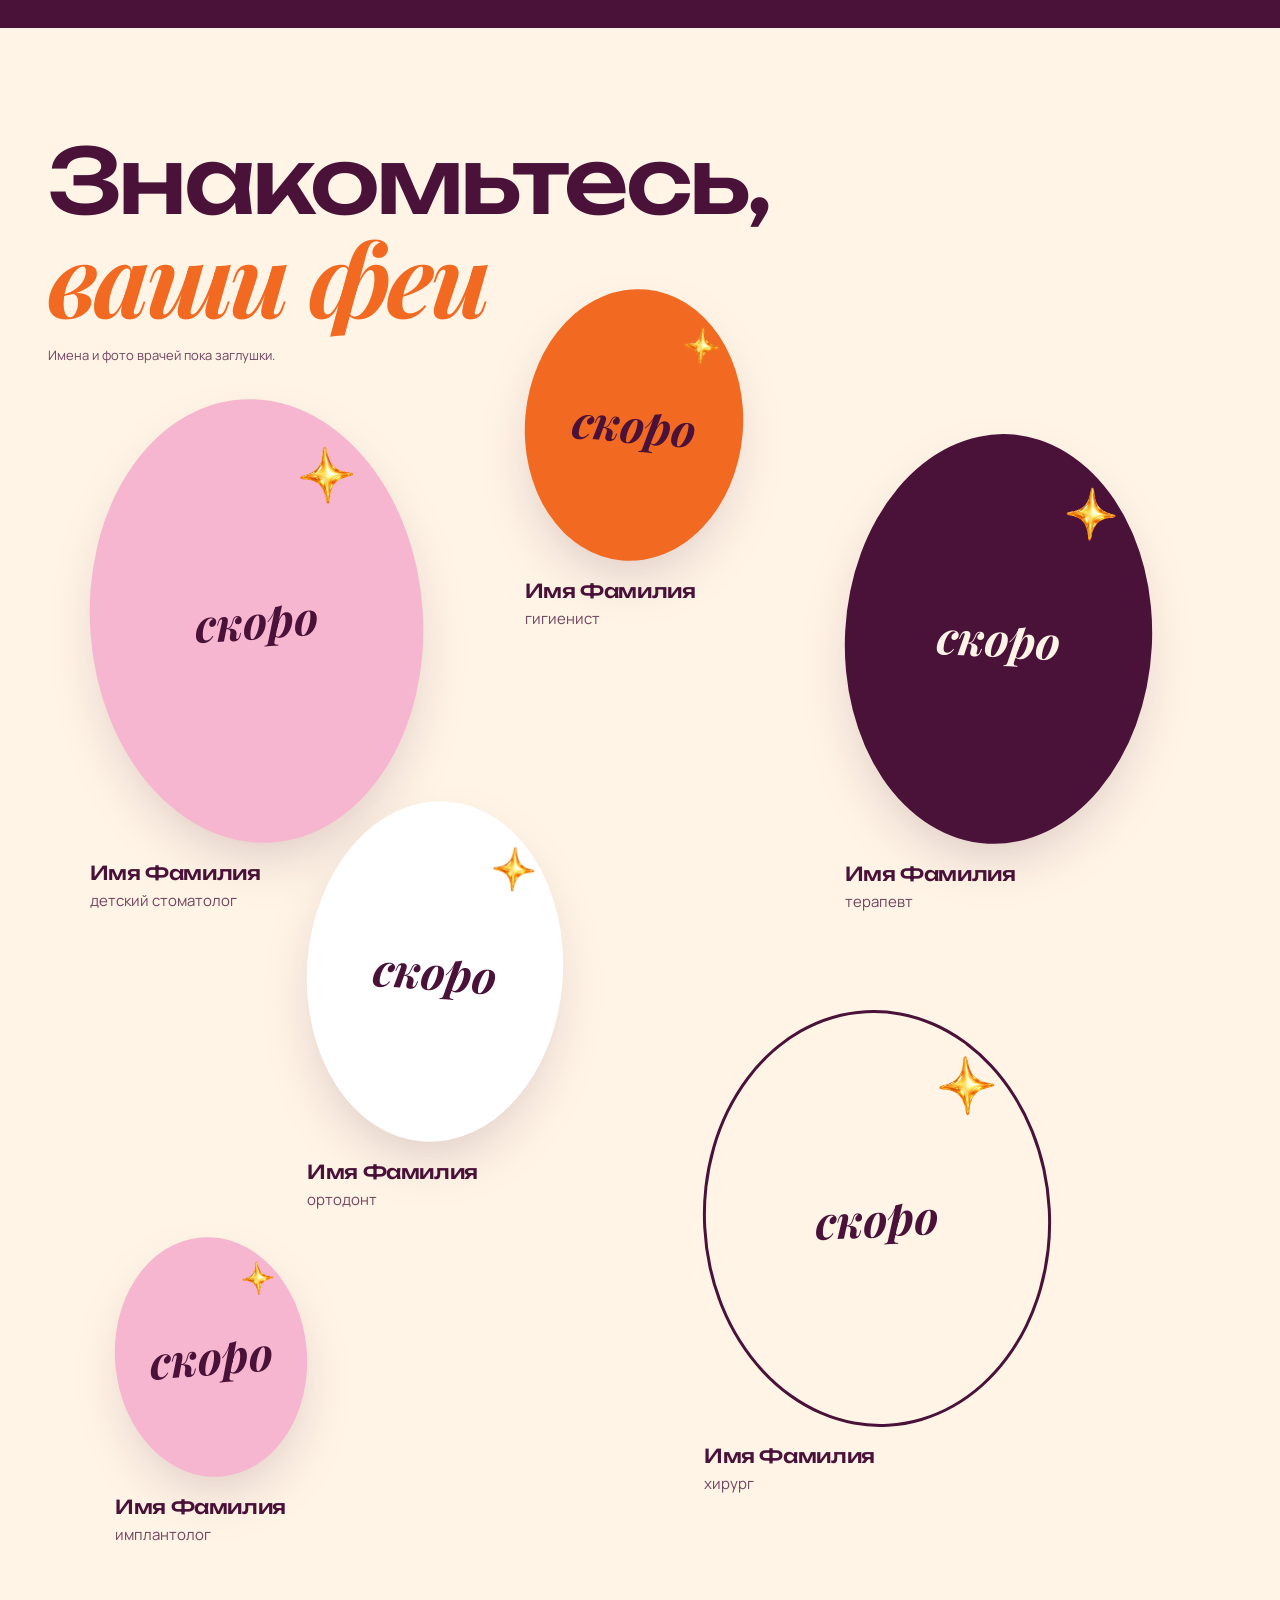
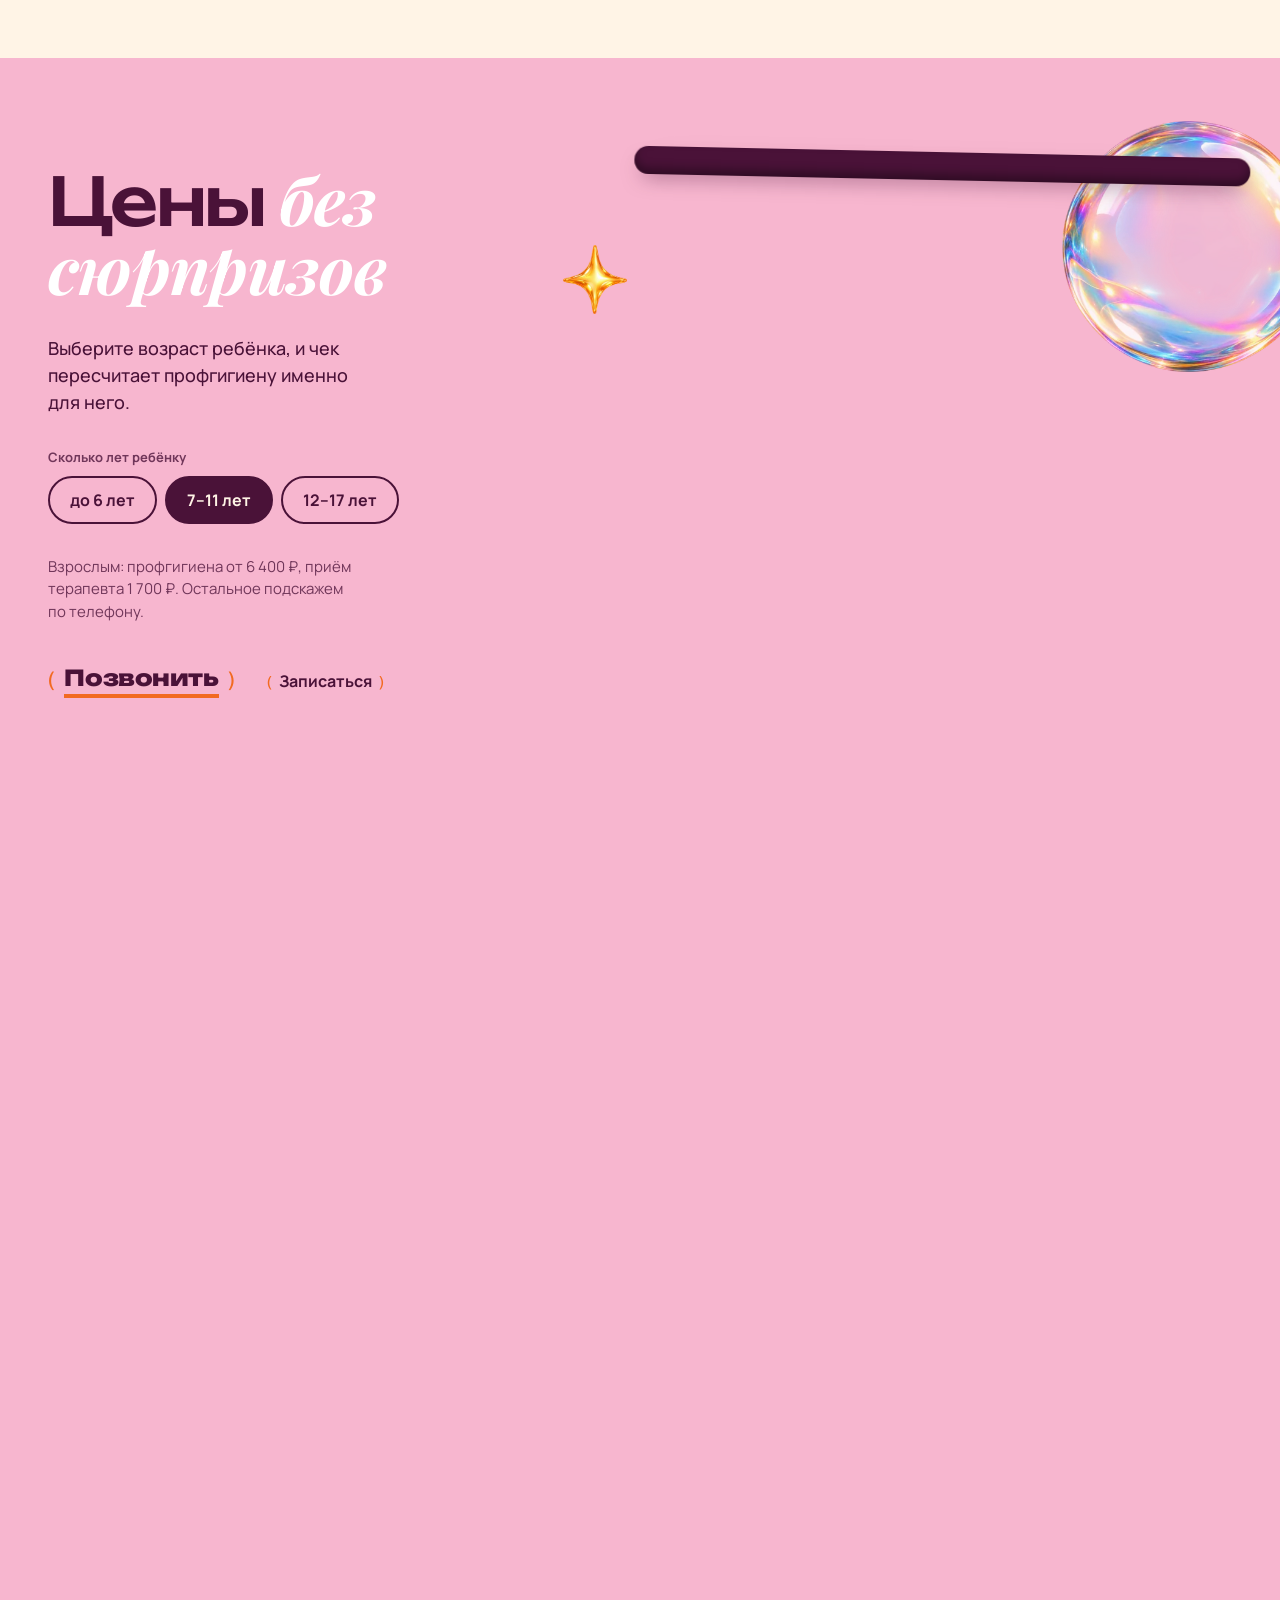
==== commit a1242566: "Add files via upload" ====
--- a/index.html
+++ b/index.html
@@ -359,7 +359,7 @@
       <p class="foot-slogan">Без паники, <em>мы феи.</em></p>
       <p class="foot-line"><a href="tel:+70000000000">+7 (000) 000-00-00</a></p>
       <p class="foot-line">Ногинск, ул. Комсомольская, 24Б<br>ежедневно 09:00 — 20:00</p>
-      <p class="foot-legal">Это концепт-дизайн для портфолио. Клиника «Зубная Фея», г. Ногинск, существует на самом деле; её материалы использованы здесь в демонстрационных целях.</p>
+      <p class="foot-legal">Это концепт-дизайн для портфолио. Клиника «Зубная Фея», г. Ногинск, существует на самом деле; её материалы использованы здесь в демонстрационных целях. Автор концепта: Денис, <a href="https://t.me/dionis_web">@dionis_web</a>.</p>
     </div>
     <nav class="foot-docs" aria-label="Документация клиники">
       <h2 class="foot-h">Документация клиники</h2>
--- a/style.css
+++ b/style.css
@@ -557,6 +557,7 @@
 .foot-line { margin: 0 0 var(--space-2); font-size: 1.125rem; font-weight: 500; }
 .foot-line a { color: var(--cream); font-family: var(--font-display); font-weight: 500; font-size: 1.5rem; letter-spacing: -0.03em; text-decoration: none; border-bottom: 2px solid var(--orange); }
 .foot-legal { margin: var(--space-3) 0 0; max-width: 42ch; font-size: var(--fs-small); line-height: 1.55; color: rgba(255,244,230,.62); }
+.foot-legal a { color: inherit; text-decoration: underline; text-underline-offset: 3px; }
 .foot-h { margin: 0 0 var(--space-2); font-size: var(--fs-small); font-weight: 700; letter-spacing: .08em; text-transform: uppercase; color: var(--pink); }
 .foot-docs ul { list-style: none; margin: 0; padding: 0; }
 .foot-docs li { border-top: 1px solid rgba(255,244,230,.18); }
